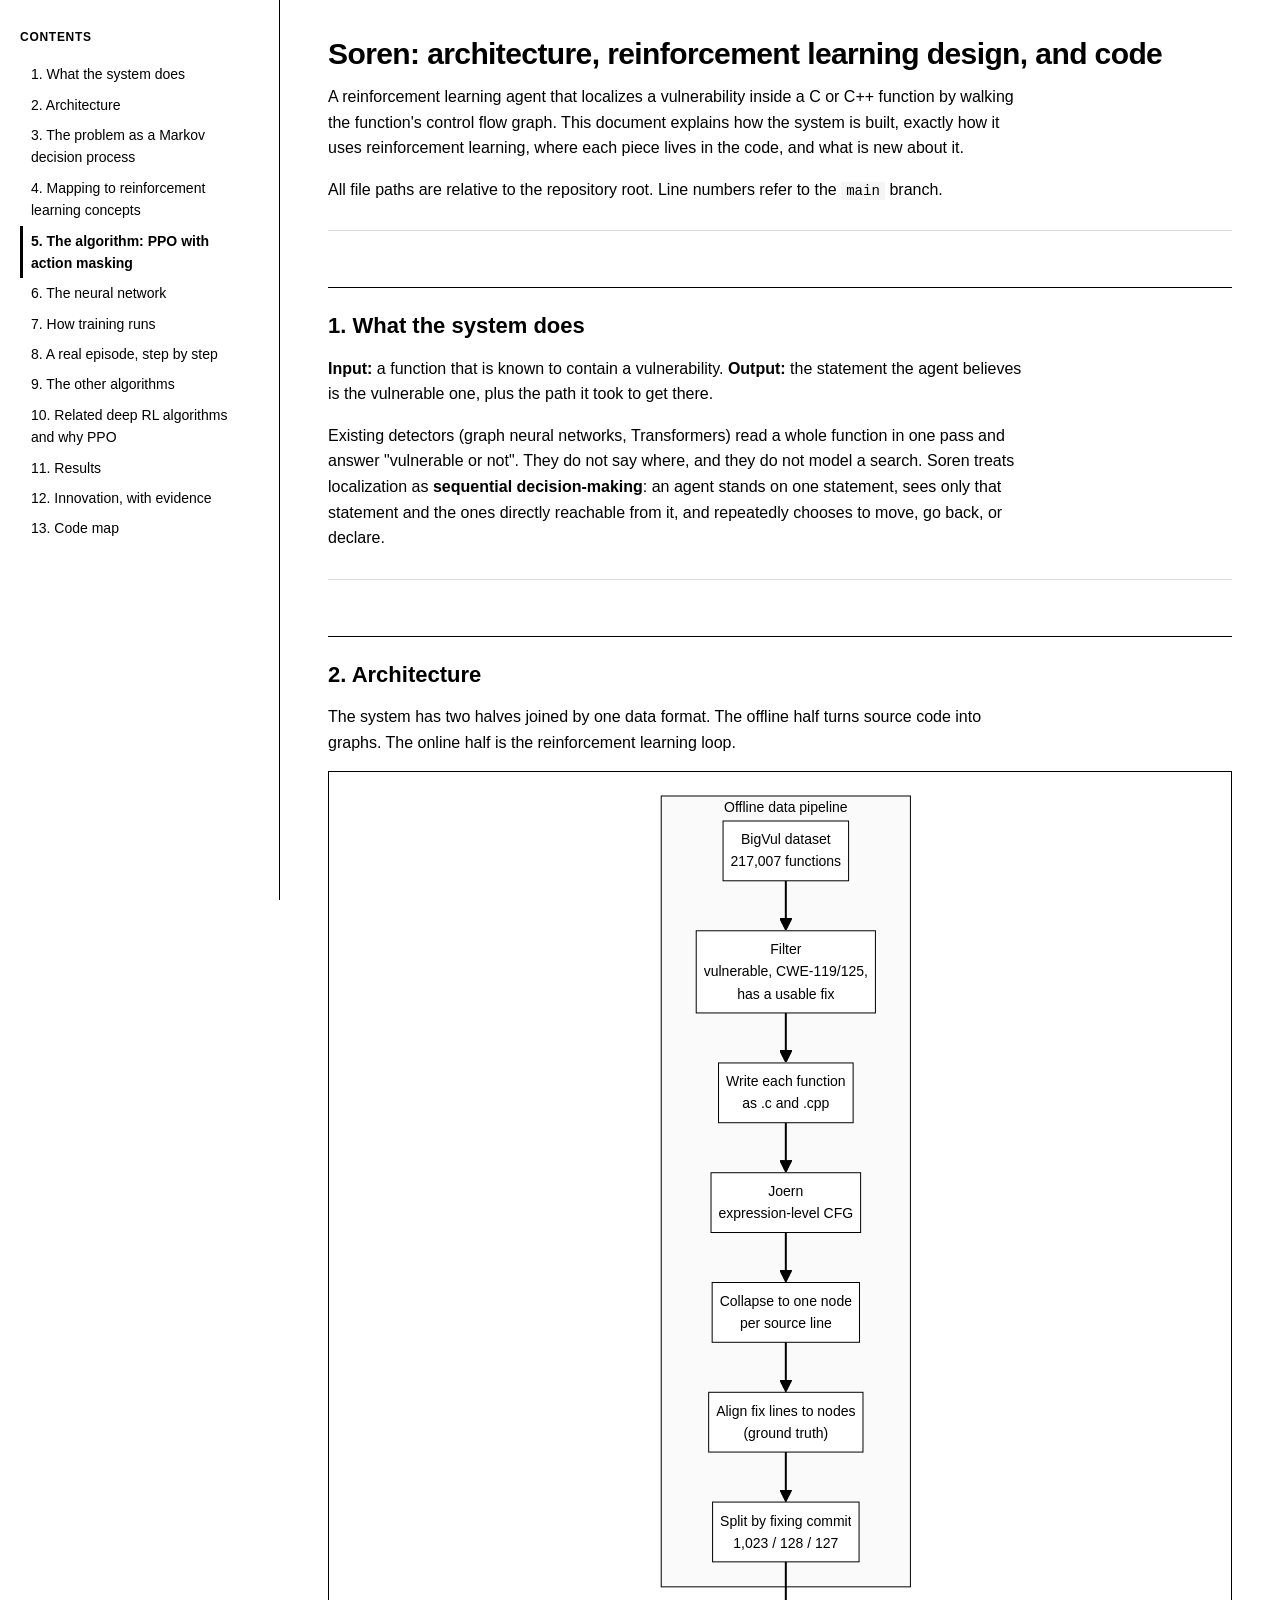
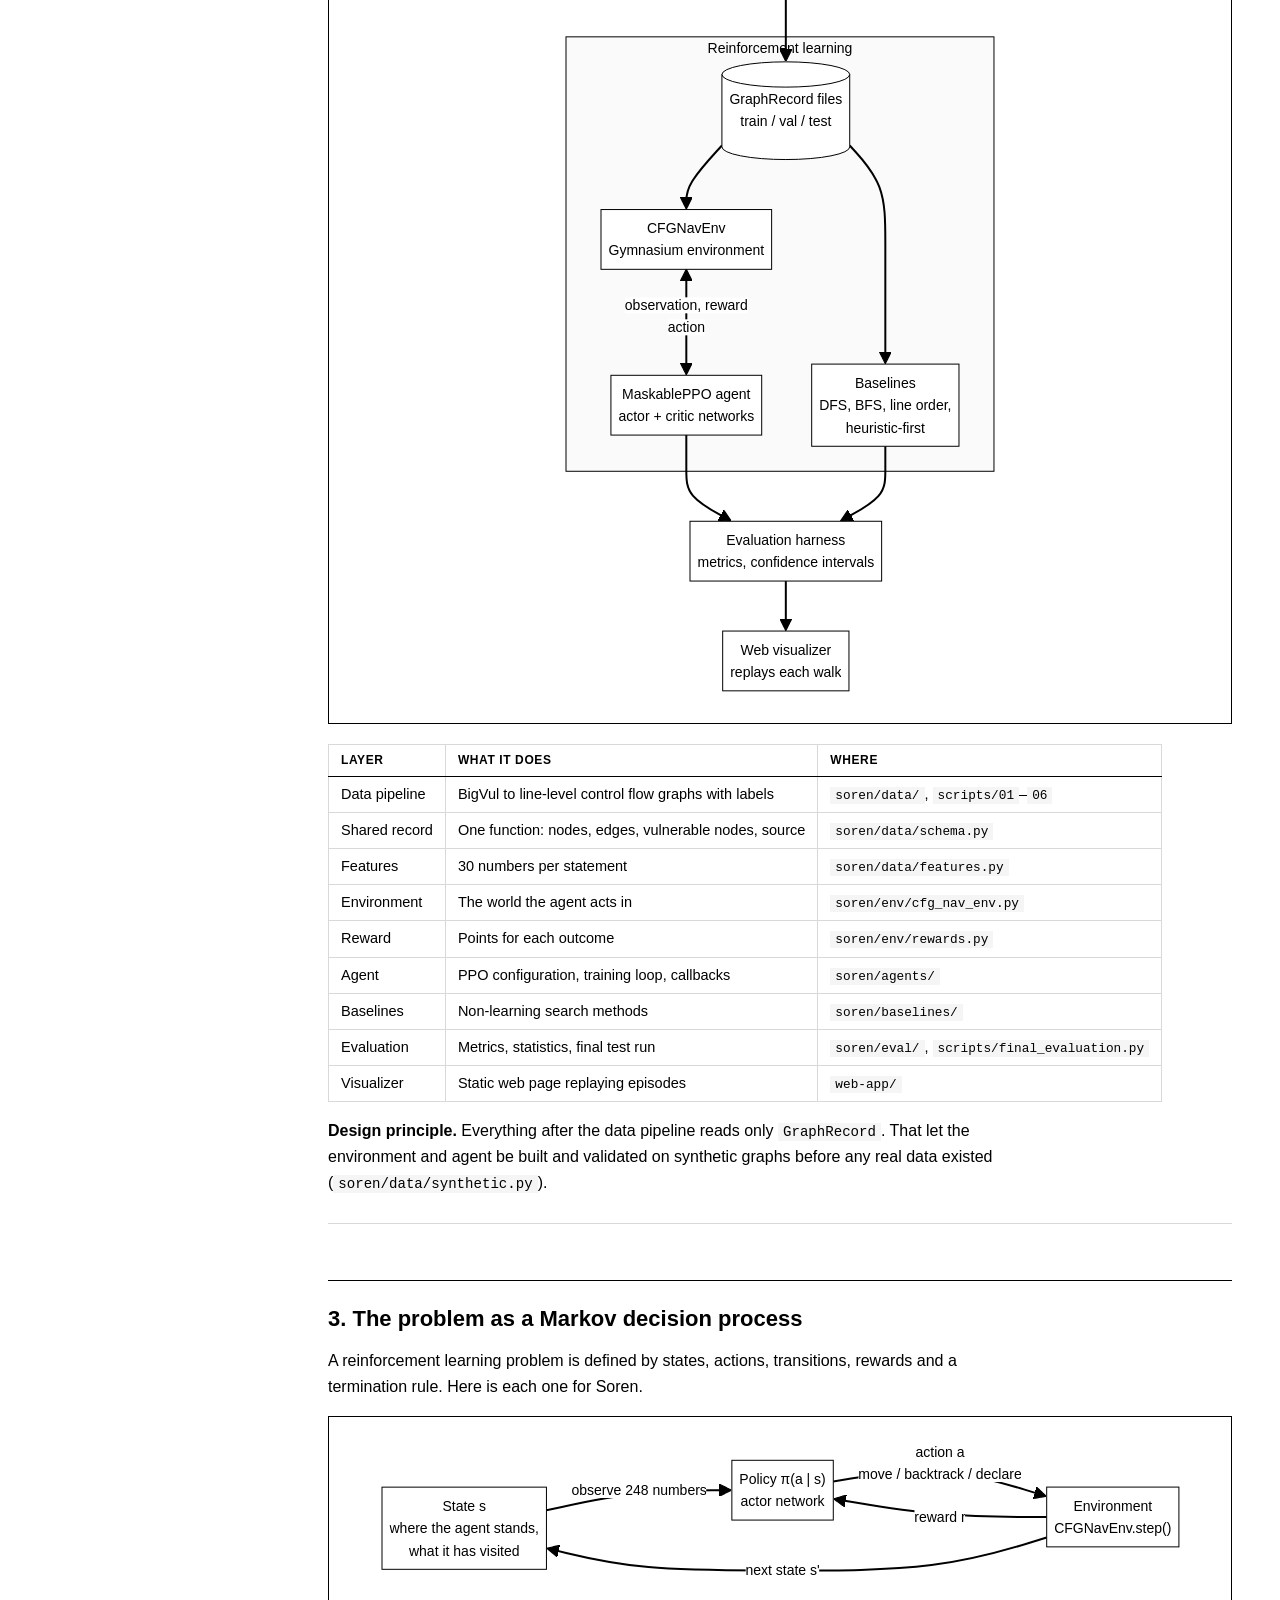
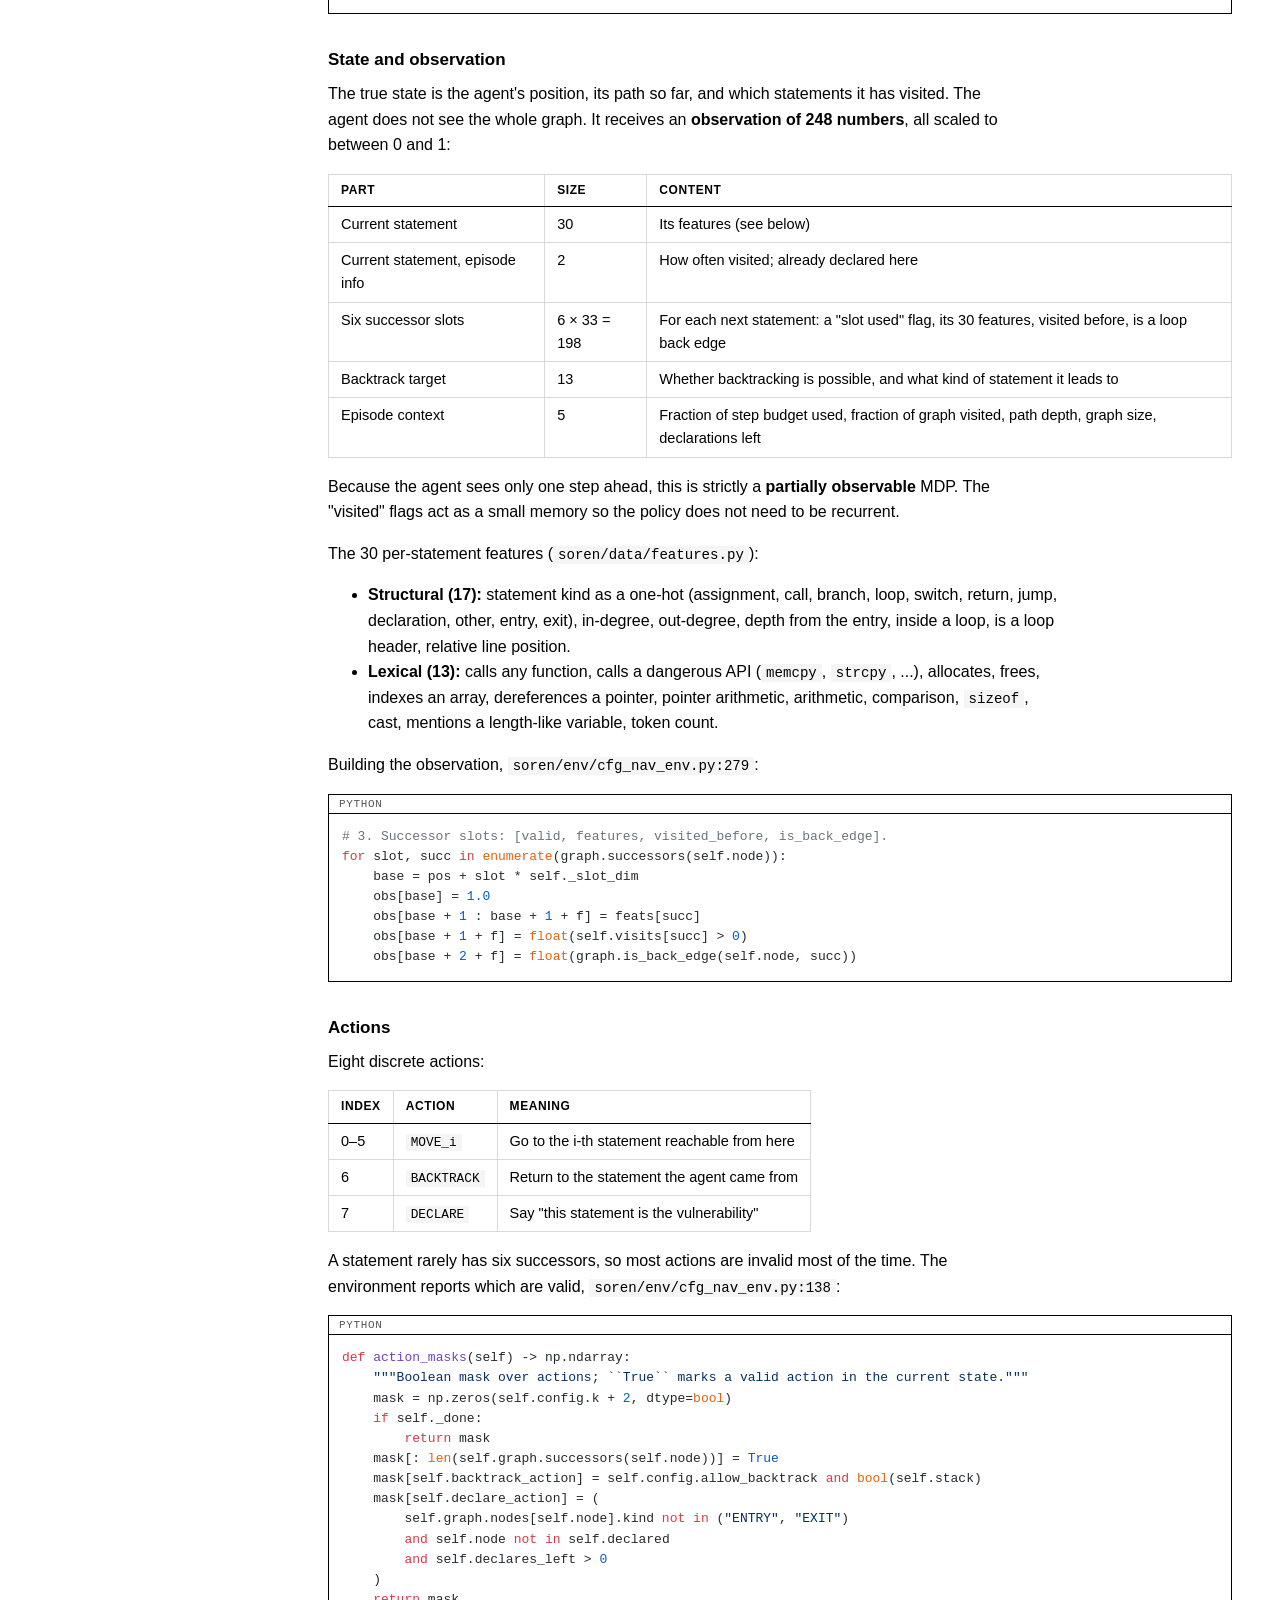
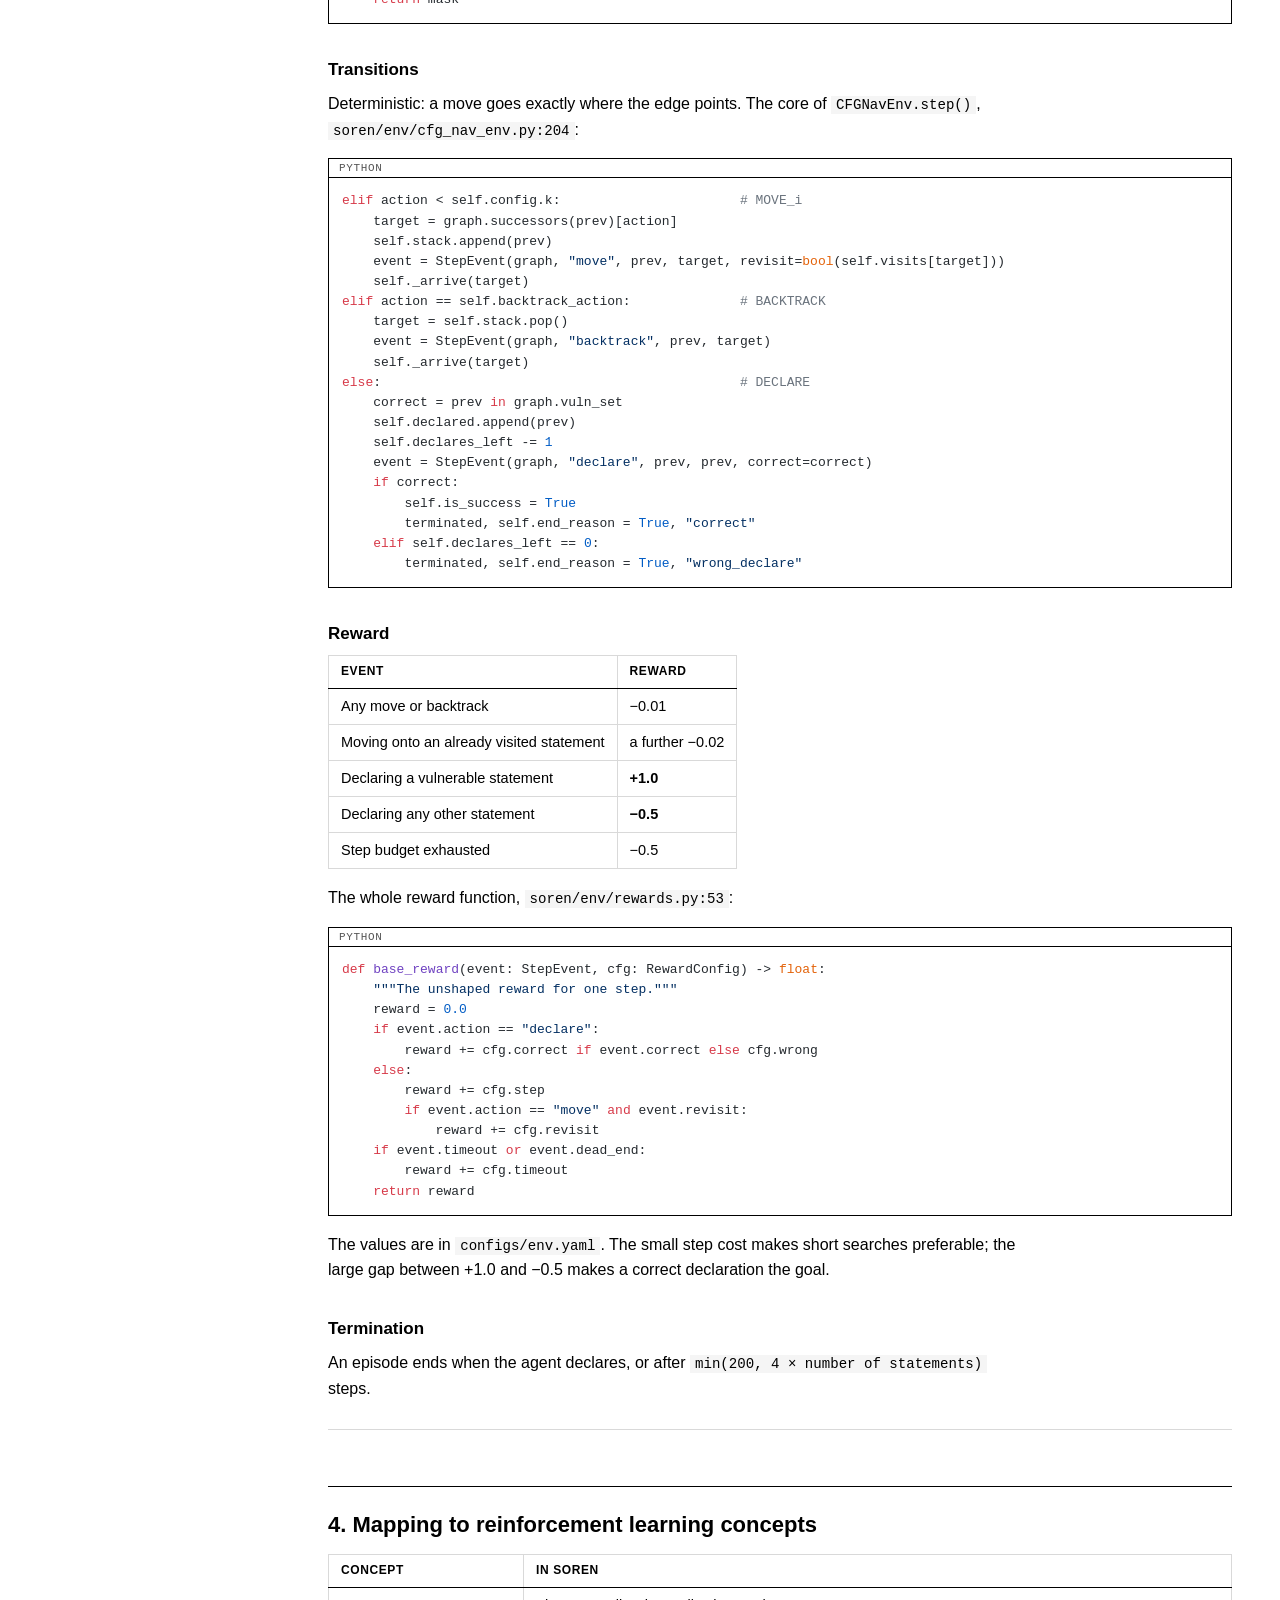
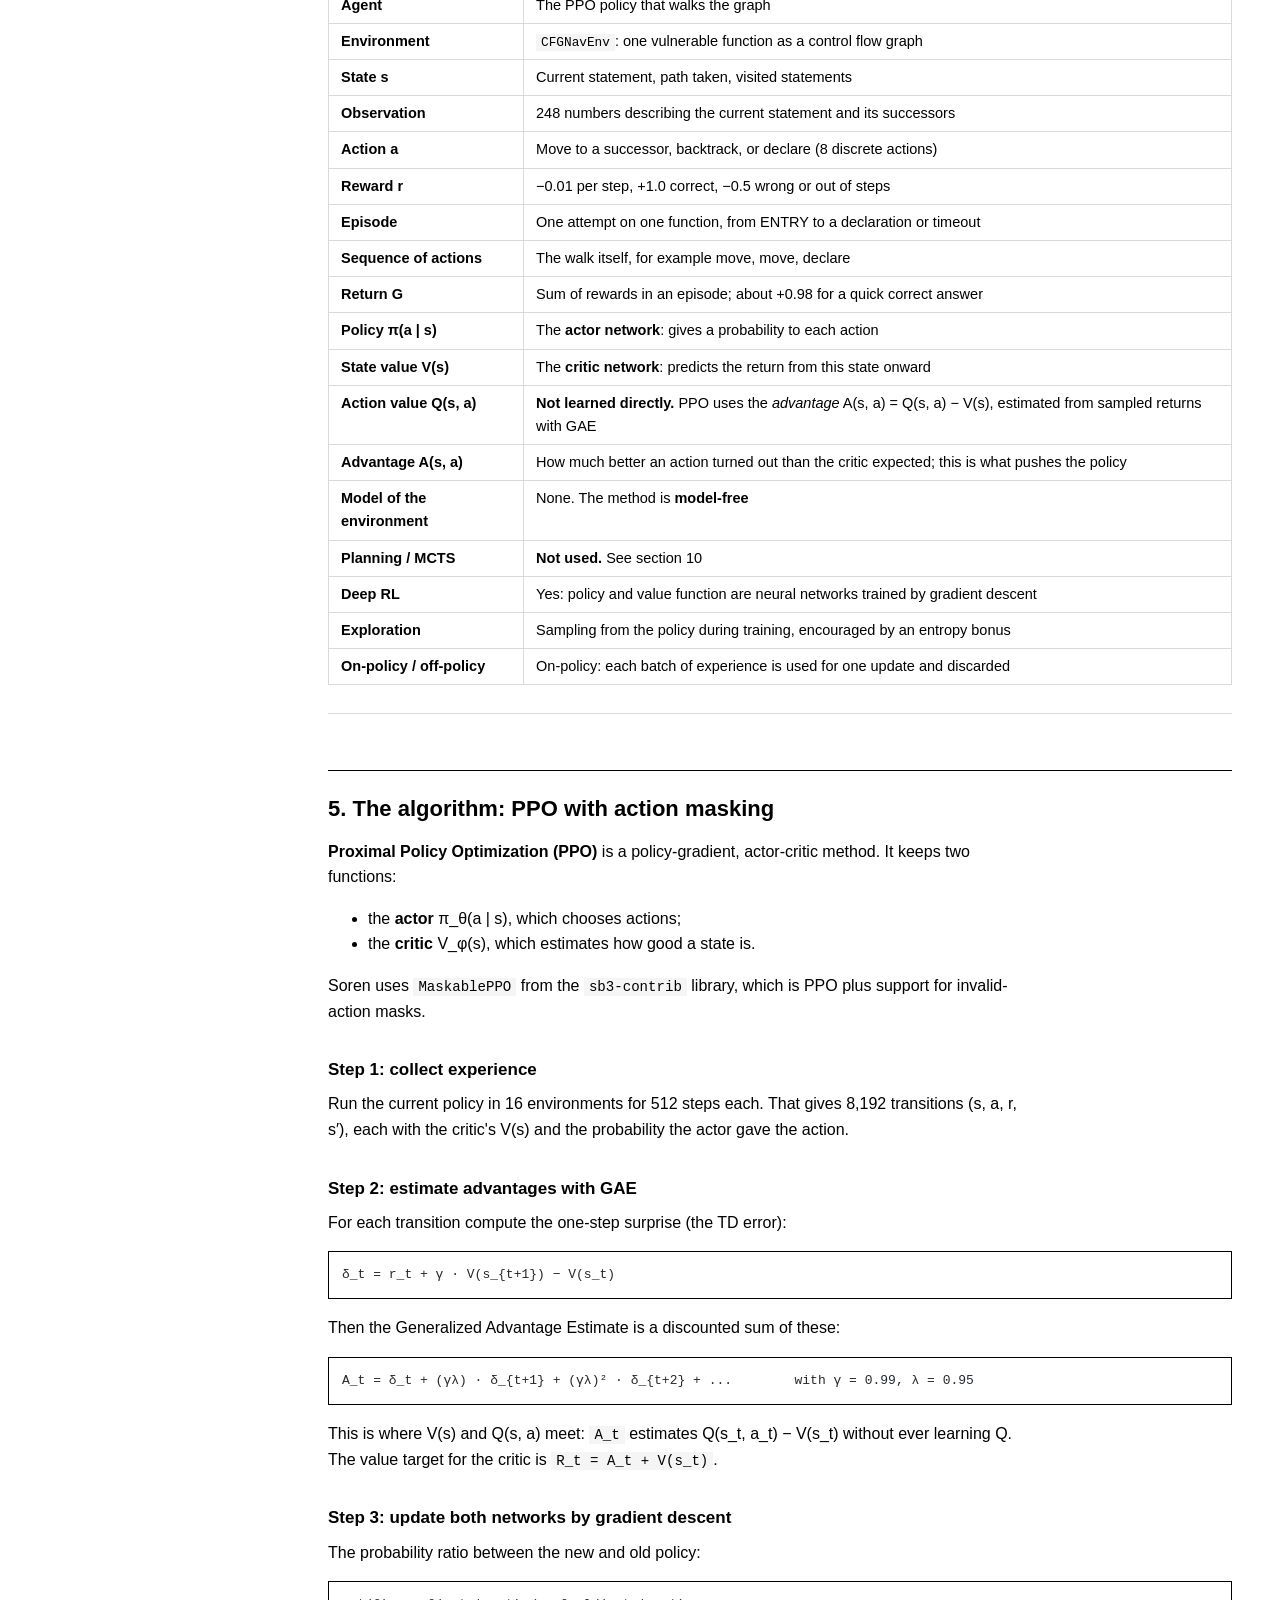
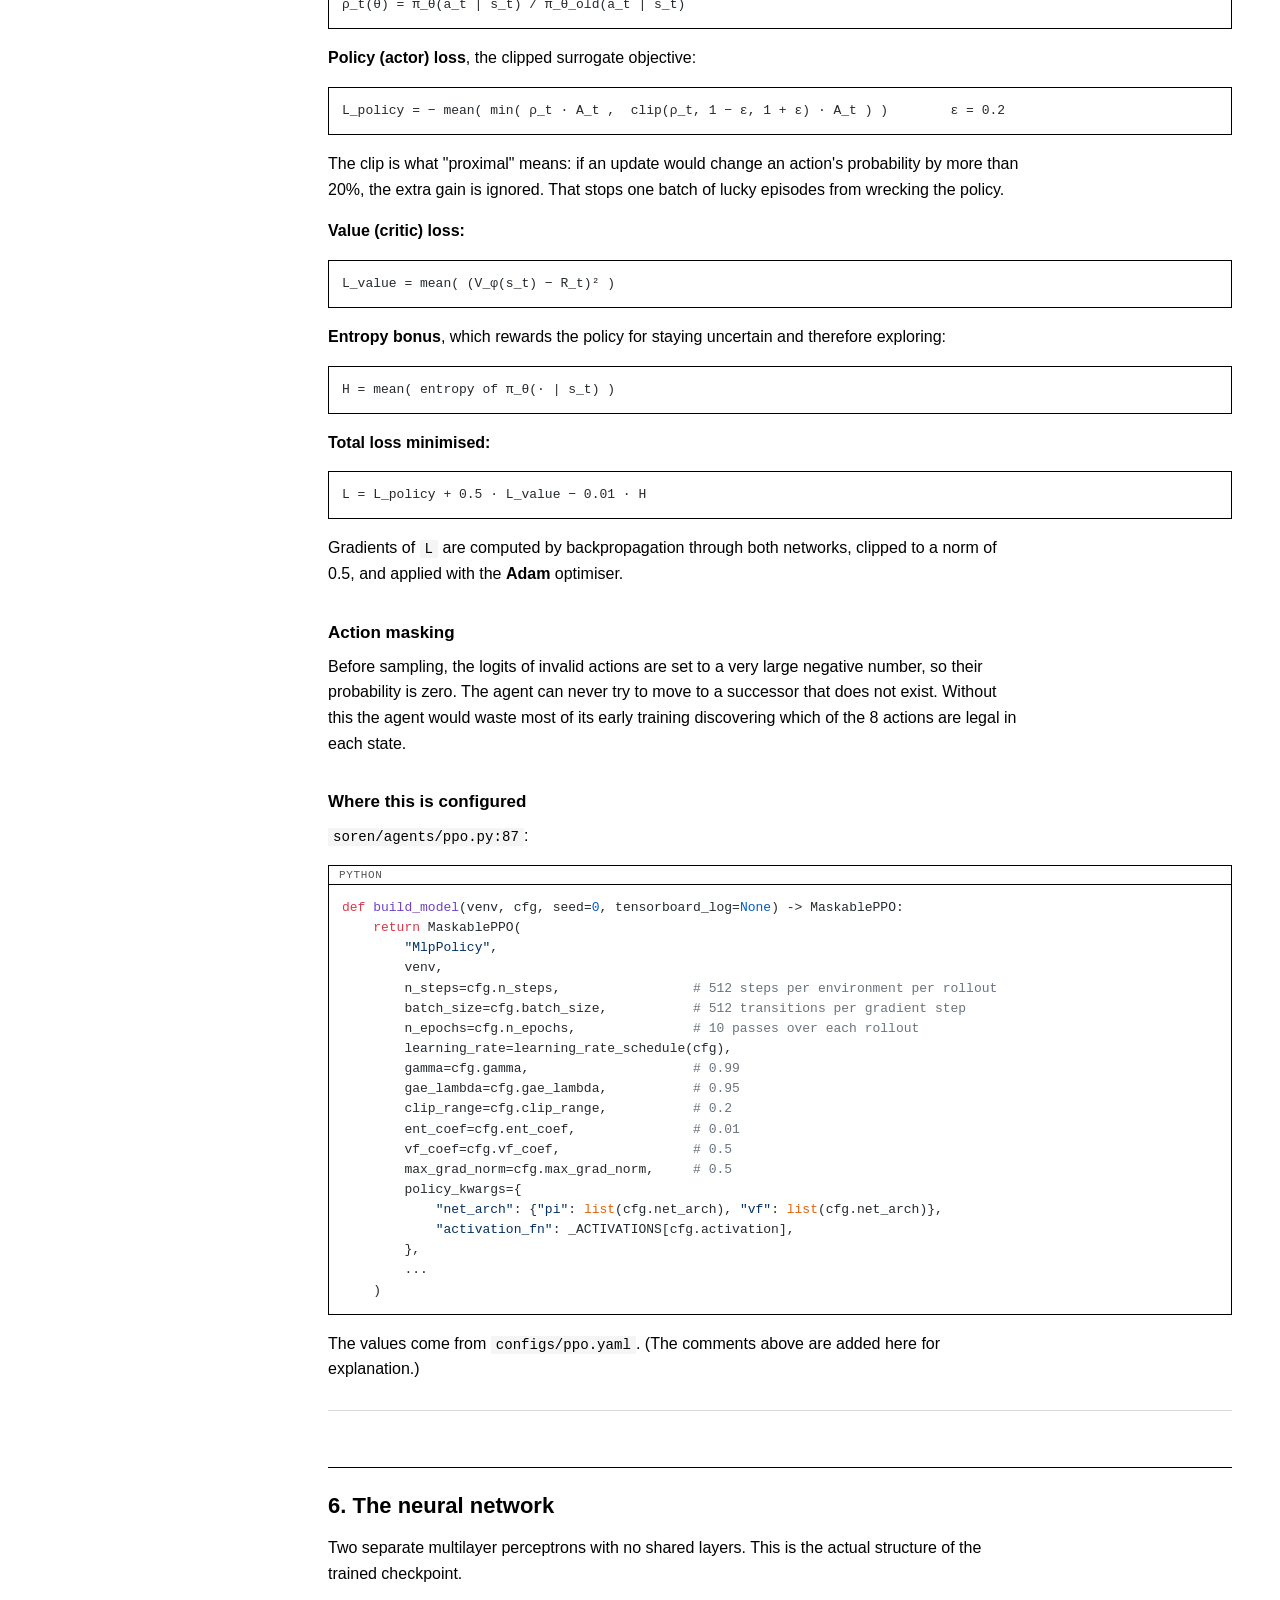
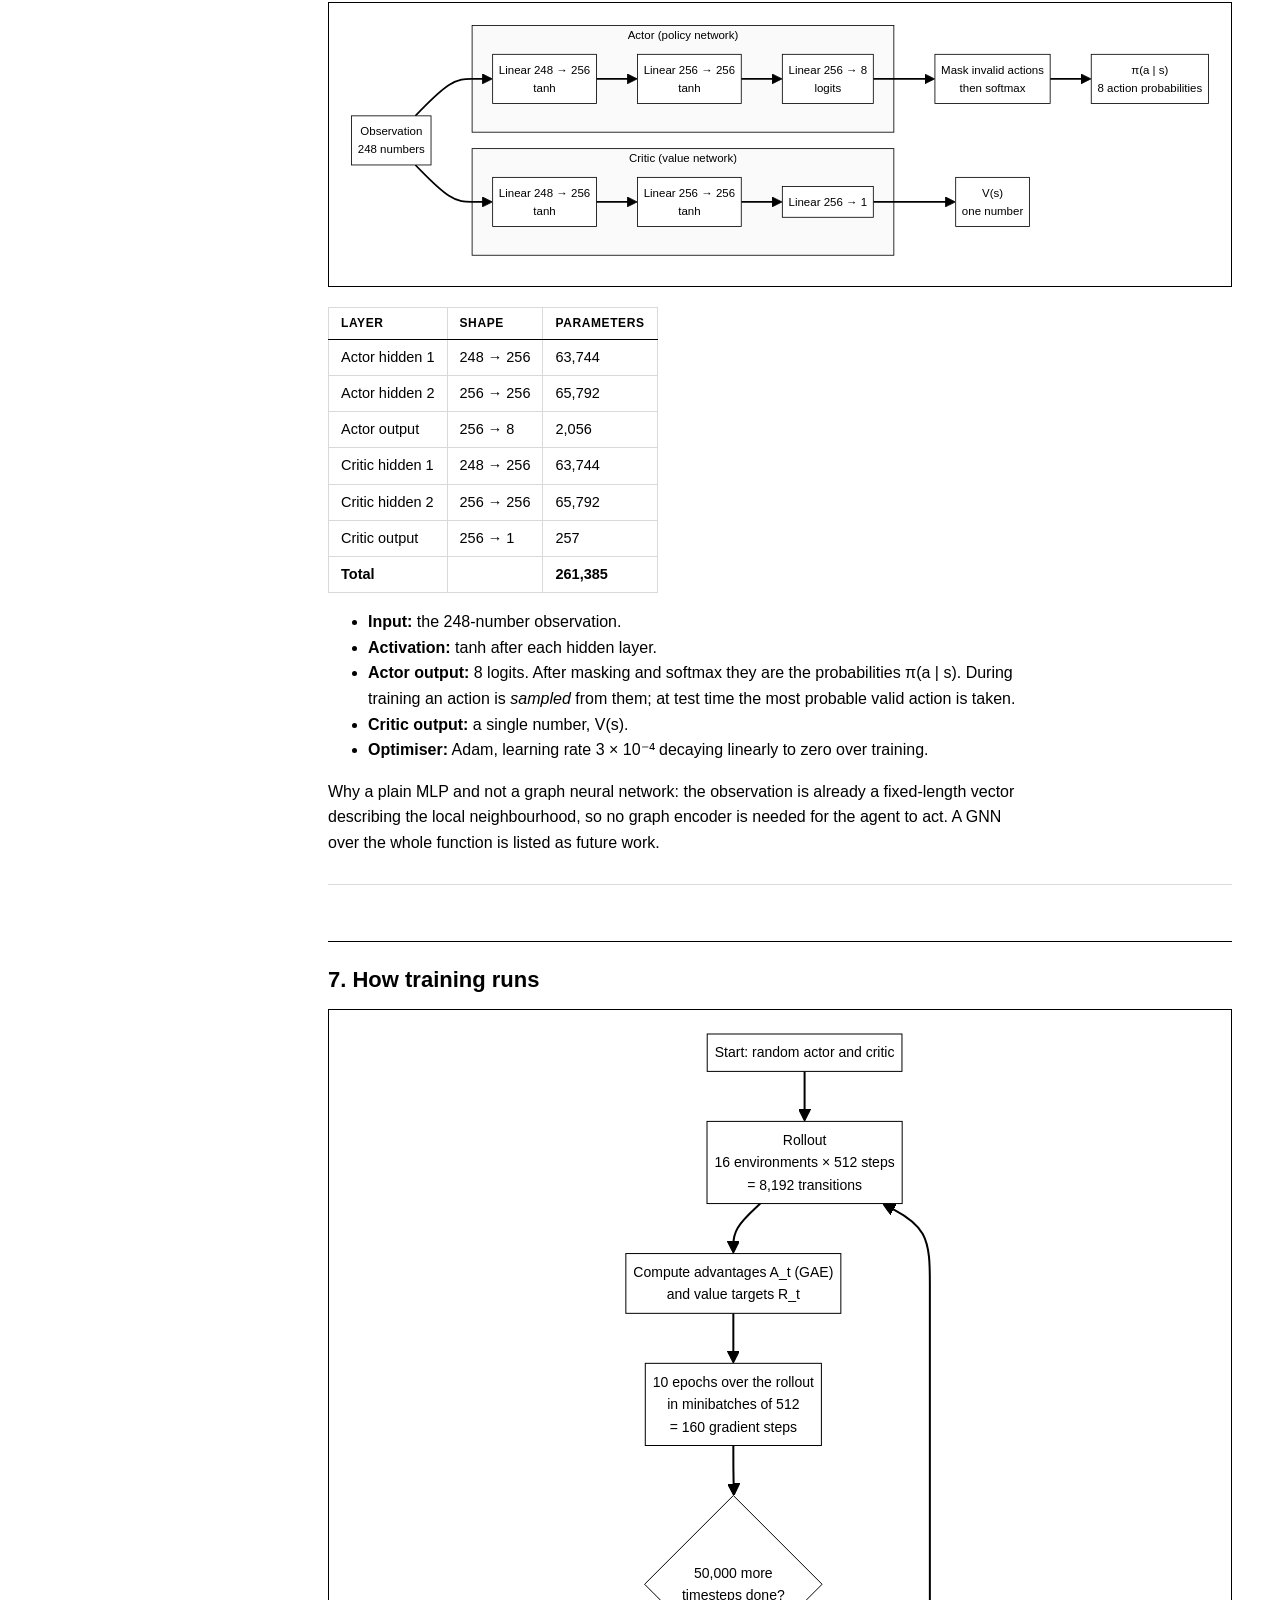
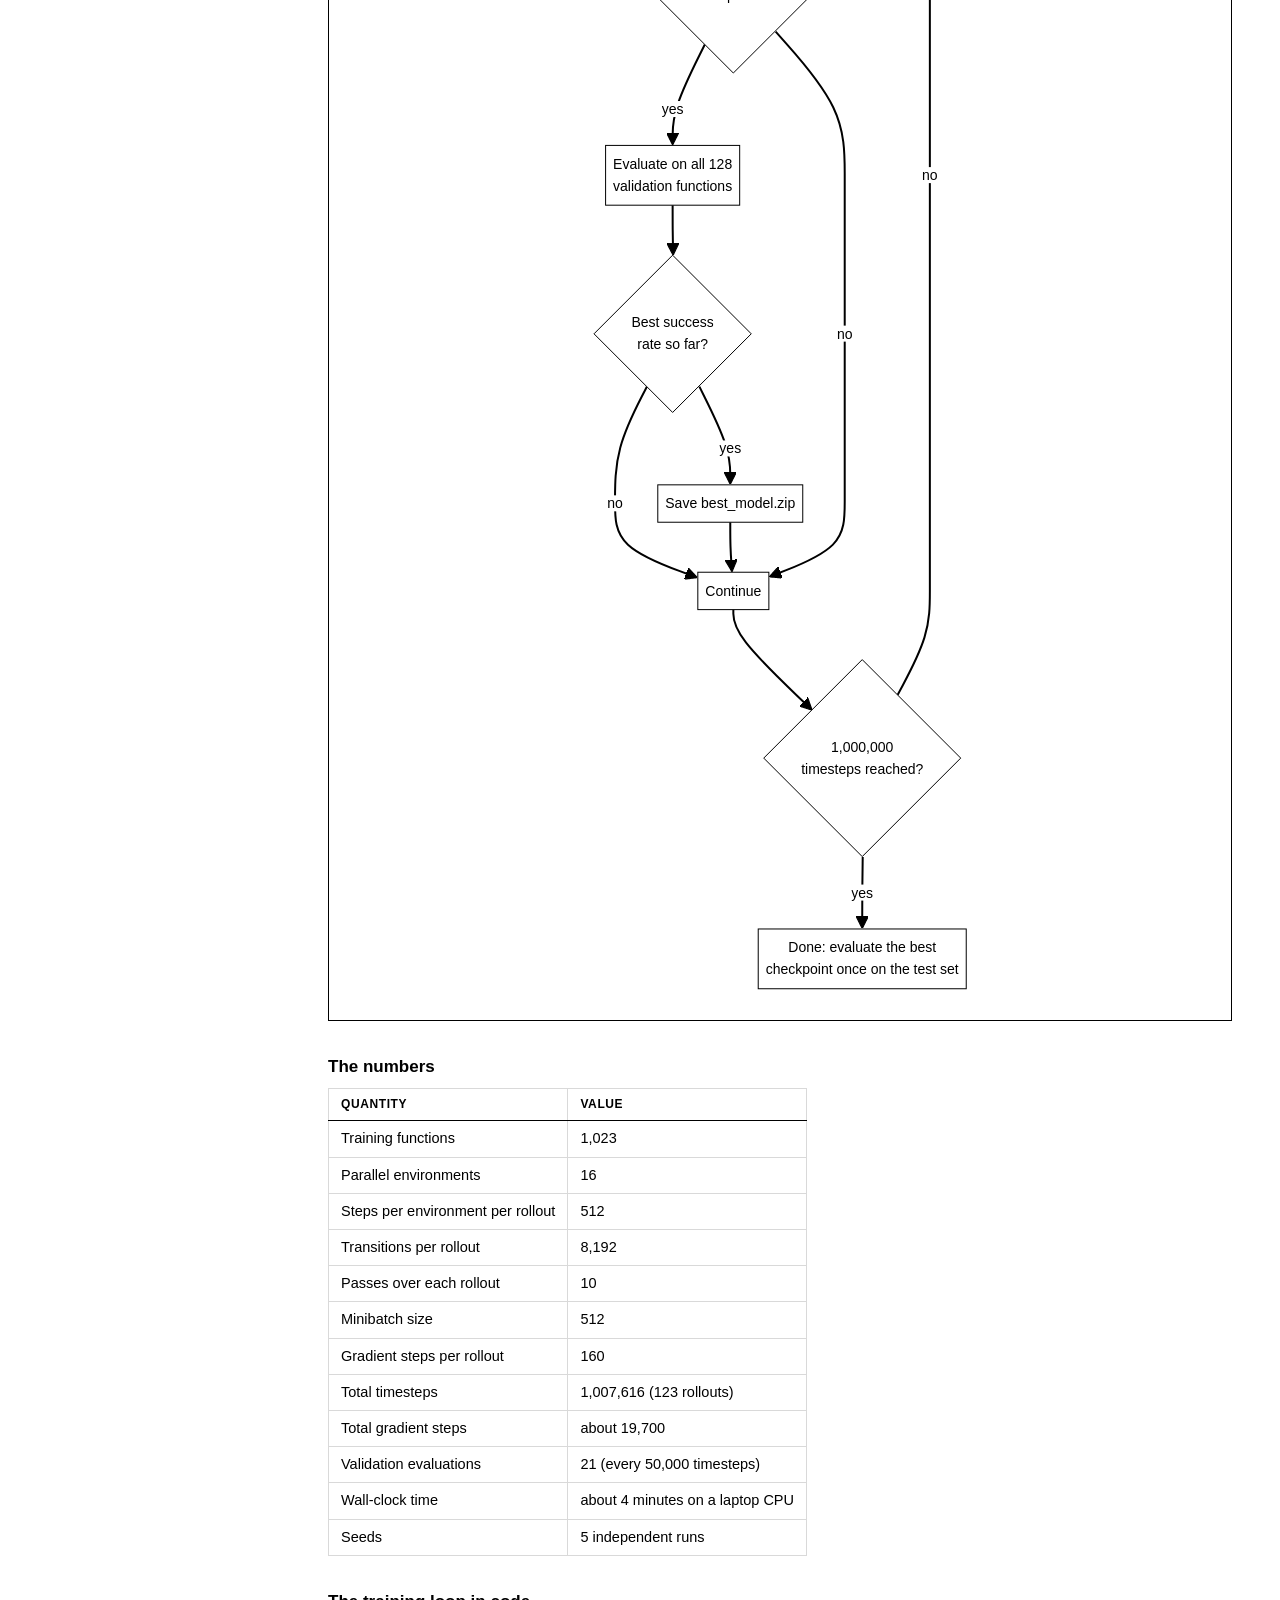
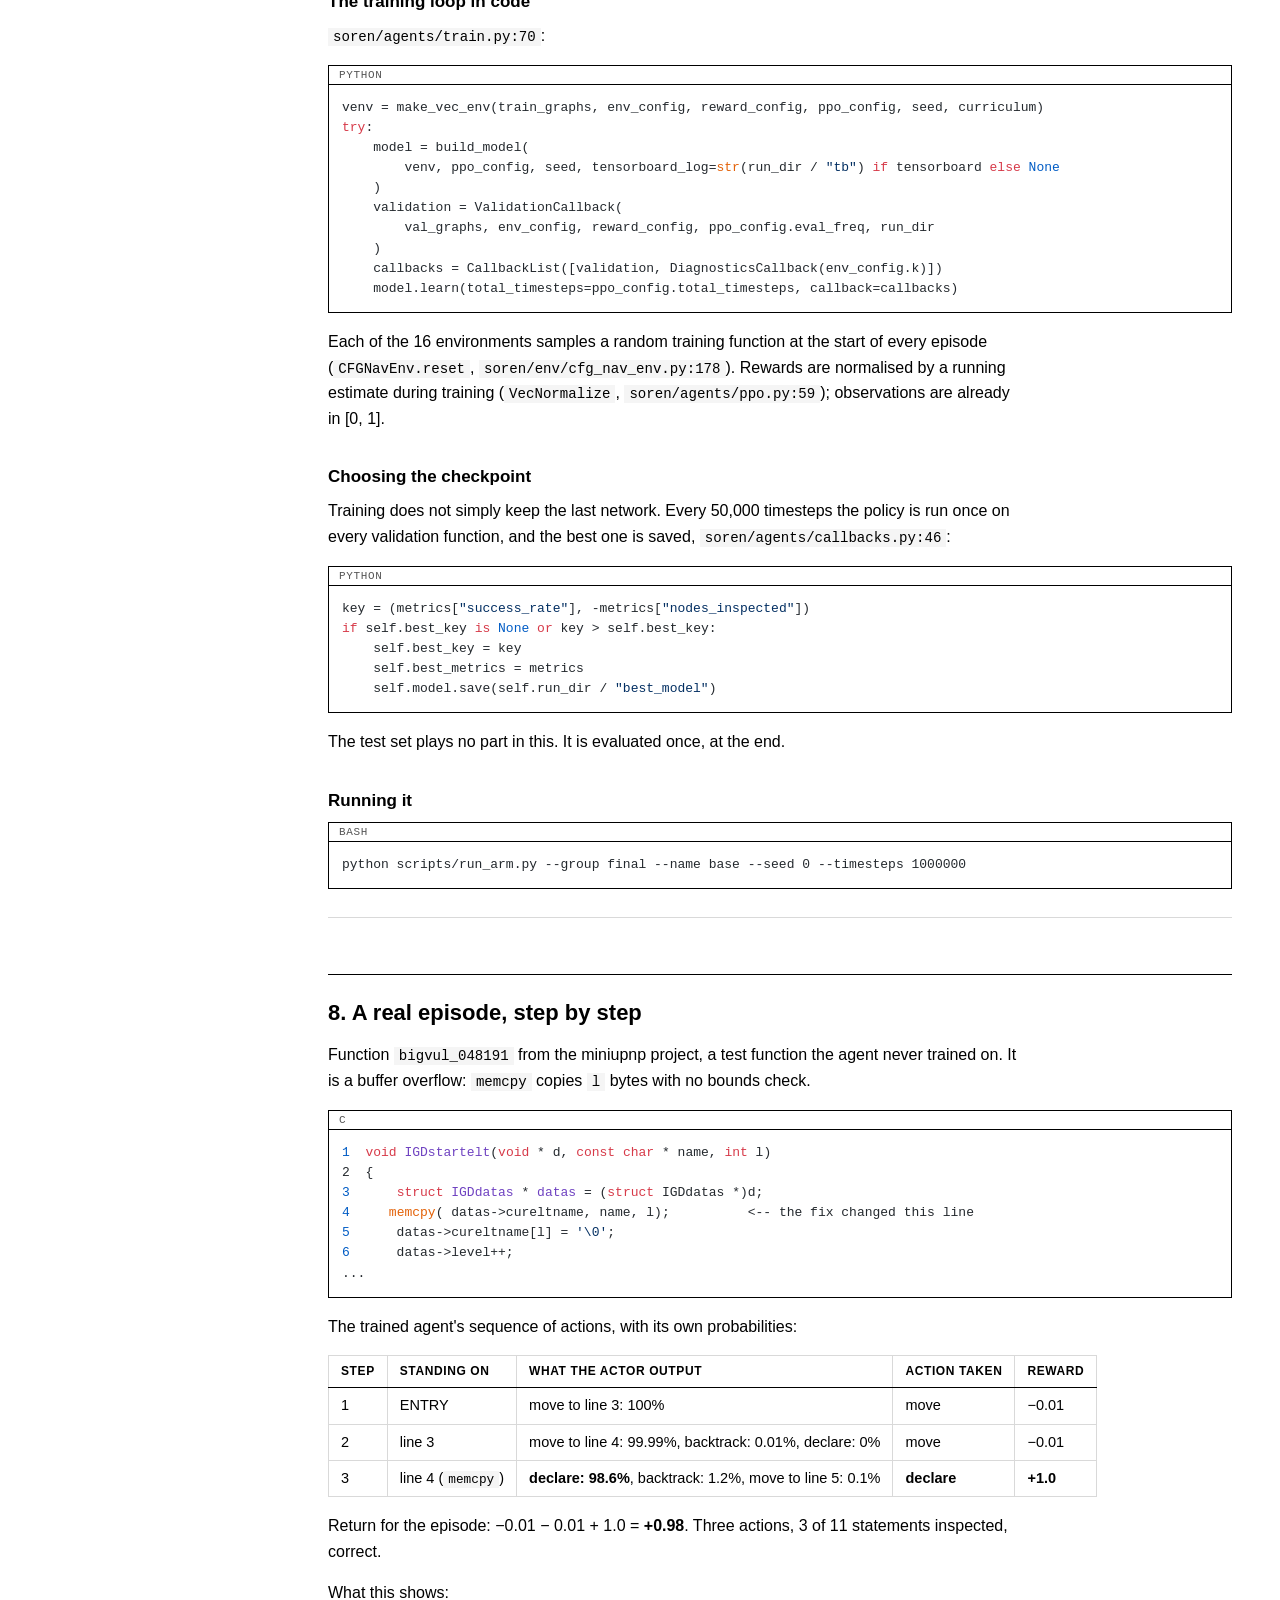
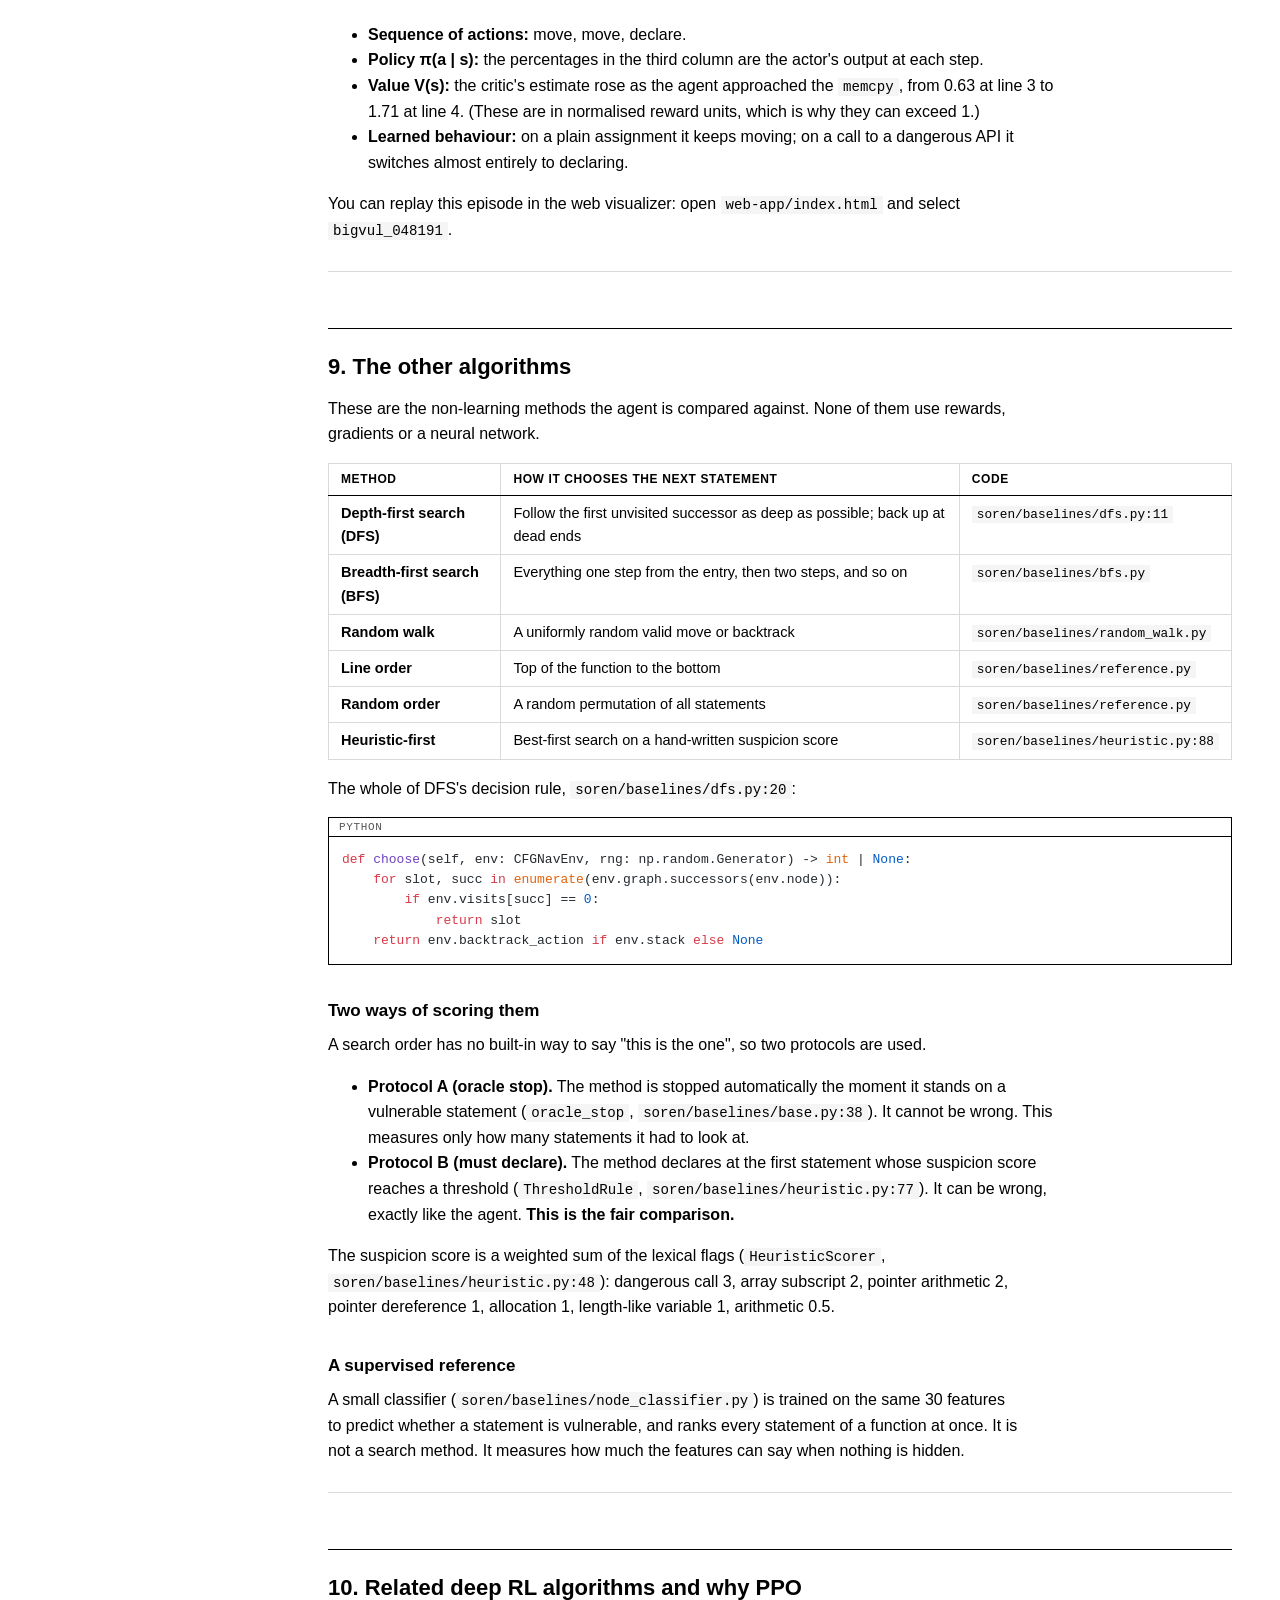
==== index.html @ 139b9c37 "docs(site): publish the technical notes A static page rendering the architecture and reinforcement l" ====
<!doctype html>
<html lang="en">
<head>
<meta charset="utf-8">
<meta name="viewport" content="width=device-width, initial-scale=1">
<title>Soren: architecture, reinforcement learning design, and code</title>
<link rel="stylesheet" href="vendor/highlight.css">
<style>
:root {
  --ink: #000; --paper: #fff; --muted: #555; --faint: #d9d9d9; --wash: #f5f5f5;
  --mono: ui-monospace, "SF Mono", Menlo, Consolas, monospace;
}
* { box-sizing: border-box; }
html { scroll-behavior: smooth; scroll-padding-top: 16px; }
body {
  margin: 0; background: var(--paper); color: var(--ink);
  font: 16px/1.6 -apple-system, BlinkMacSystemFont, "Segoe UI", Helvetica, Arial, sans-serif;
  -webkit-font-smoothing: antialiased;
}
.layout { display: grid; grid-template-columns: 280px minmax(0, 1fr); max-width: 1320px; margin: 0 auto; }
nav {
  position: sticky; top: 0; align-self: start; height: 100vh; overflow-y: auto;
  padding: 28px 20px; border-right: 1px solid var(--ink); font-size: 14px;
}
nav strong { display: block; margin-bottom: 12px; font-size: 12px; text-transform: uppercase; letter-spacing: 0.06em; }
nav a { display: block; padding: 4px 8px; color: var(--ink); text-decoration: none; border-left: 3px solid transparent; }
nav a.active { border-left-color: var(--ink); font-weight: 600; }
@media (hover: hover) and (pointer: fine) { nav a:hover { background: var(--ink); color: var(--paper); } }
main { min-width: 0; padding: 36px 48px 96px; }
main > :first-child { margin-top: 0; }
h1 { font-size: 30px; line-height: 1.2; letter-spacing: -0.02em; margin: 0 0 12px; }
h2 { font-size: 22px; margin: 56px 0 12px; padding-top: 20px; border-top: 1px solid var(--ink); }
h3 { font-size: 17px; margin: 32px 0 8px; }
p, ul, ol, table, pre, blockquote { margin: 0 0 16px; }
p, li { max-width: 78ch; }
a { color: var(--ink); }
:focus-visible { outline: 2px solid var(--ink); outline-offset: 2px; }
hr { border: 0; border-top: 1px solid var(--faint); margin: 28px 0; }
code { font: 0.88em var(--mono); background: var(--wash); padding: 1px 5px; }
pre { border: 1px solid var(--ink); overflow-x: auto; }
pre code { display: block; padding: 14px 16px; background: var(--paper); font-size: 13px; line-height: 1.55; }
pre code.hljs { background: var(--paper); }
.code-lang {
  display: block; padding: 3px 10px; border-bottom: 1px solid var(--ink);
  font: 11px var(--mono); text-transform: uppercase; letter-spacing: 0.06em; color: var(--muted);
}
table { border-collapse: collapse; display: block; max-width: 100%; overflow-x: auto; font-size: 14.5px; }
th, td { padding: 6px 12px; border: 1px solid var(--faint); text-align: left; vertical-align: top; }
th { border-bottom: 1px solid var(--ink); font-size: 12px; text-transform: uppercase; letter-spacing: 0.05em; white-space: nowrap; }
blockquote { padding: 10px 16px; border-left: 6px solid var(--ink); background: var(--wash); }
blockquote p { margin: 0; }
.diagram { margin: 0 0 20px; padding: 16px; border: 1px solid var(--ink); overflow-x: auto; text-align: center; }
.diagram svg { max-width: 100%; height: auto; }
.diagram.failed { text-align: left; white-space: pre; font: 13px var(--mono); }
@media (max-width: 900px) {
  .layout { grid-template-columns: 1fr; }
  nav { position: static; height: auto; border-right: 0; border-bottom: 1px solid var(--ink); }
  main { padding: 24px 20px 64px; }
}
@media print { nav { display: none; } .layout { display: block; } main { padding: 0; } }
@media (prefers-reduced-motion: reduce) { html { scroll-behavior: auto; } }
</style>
</head>
<body>
<div class="layout">
  <nav aria-label="Contents"><strong>Contents</strong><div id="toc"></div></nav>
  <main id="content"></main>
</div>

<script type="text/markdown" id="source"># Soren: architecture, reinforcement learning design, and code

A reinforcement learning agent that localizes a vulnerability inside a C or C++ function by
walking the function's control flow graph. This document explains how the system is built,
exactly how it uses reinforcement learning, where each piece lives in the code, and what is
new about it.

All file paths are relative to the repository root. Line numbers refer to the `main` branch.

---

## Contents

1. [What the system does](#1-what-the-system-does)
2. [Architecture](#2-architecture)
3. [The problem as a Markov decision process](#3-the-problem-as-a-markov-decision-process)
4. [Mapping to reinforcement learning concepts](#4-mapping-to-reinforcement-learning-concepts)
5. [The algorithm: PPO with action masking](#5-the-algorithm-ppo-with-action-masking)
6. [The neural network](#6-the-neural-network)
7. [How training runs](#7-how-training-runs)
8. [A real episode, step by step](#8-a-real-episode-step-by-step)
9. [The other algorithms](#9-the-other-algorithms)
10. [Related deep RL algorithms and why PPO](#10-related-deep-rl-algorithms-and-why-ppo)
11. [Results](#11-results)
12. [Innovation, with evidence](#12-innovation-with-evidence)
13. [Code map](#13-code-map)

---

## 1. What the system does

**Input:** a function that is known to contain a vulnerability.
**Output:** the statement the agent believes is the vulnerable one, plus the path it took to
get there.

Existing detectors (graph neural networks, Transformers) read a whole function in one pass and
answer "vulnerable or not". They do not say where, and they do not model a search. Soren
treats localization as **sequential decision-making**: an agent stands on one statement, sees
only that statement and the ones directly reachable from it, and repeatedly chooses to move,
go back, or declare.

---

## 2. Architecture

The system has two halves joined by one data format. The offline half turns source code into
graphs. The online half is the reinforcement learning loop.

```mermaid
flowchart TD
    subgraph OFFLINE["Offline data pipeline"]
        A["BigVul dataset<br/>217,007 functions"] --> B["Filter<br/>vulnerable, CWE-119/125,<br/>has a usable fix"]
        B --> C["Write each function<br/>as .c and .cpp"]
        C --> D["Joern<br/>expression-level CFG"]
        D --> E["Collapse to one node<br/>per source line"]
        E --> F["Align fix lines to nodes<br/>(ground truth)"]
        F --> G["Split by fixing commit<br/>1,023 / 128 / 127"]
    end

    G --> H[("GraphRecord files<br/>train / val / test")]

    subgraph ONLINE["Reinforcement learning"]
        H --> I["CFGNavEnv<br/>Gymnasium environment"]
        I <-->|"observation, reward<br/>action"| J["MaskablePPO agent<br/>actor + critic networks"]
        H --> K["Baselines<br/>DFS, BFS, line order,<br/>heuristic-first"]
    end

    J --> L["Evaluation harness<br/>metrics, confidence intervals"]
    K --> L
    L --> M["Web visualizer<br/>replays each walk"]
```

| Layer | What it does | Where |
|---|---|---|
| Data pipeline | BigVul to line-level control flow graphs with labels | `soren/data/`, `scripts/01`–`06` |
| Shared record | One function: nodes, edges, vulnerable nodes, source | `soren/data/schema.py` |
| Features | 30 numbers per statement | `soren/data/features.py` |
| Environment | The world the agent acts in | `soren/env/cfg_nav_env.py` |
| Reward | Points for each outcome | `soren/env/rewards.py` |
| Agent | PPO configuration, training loop, callbacks | `soren/agents/` |
| Baselines | Non-learning search methods | `soren/baselines/` |
| Evaluation | Metrics, statistics, final test run | `soren/eval/`, `scripts/final_evaluation.py` |
| Visualizer | Static web page replaying episodes | `web-app/` |

**Design principle.** Everything after the data pipeline reads only `GraphRecord`. That let
the environment and agent be built and validated on synthetic graphs before any real data
existed (`soren/data/synthetic.py`).

---

## 3. The problem as a Markov decision process

A reinforcement learning problem is defined by states, actions, transitions, rewards and a
termination rule. Here is each one for Soren.

```mermaid
flowchart LR
    S["State s<br/>where the agent stands,<br/>what it has visited"] -->|"observe 248 numbers"| P["Policy π(a | s)<br/>actor network"]
    P -->|"action a<br/>move / backtrack / declare"| E["Environment<br/>CFGNavEnv.step()"]
    E -->|"reward r"| P
    E -->|"next state s'"| S
```

### State and observation

The true state is the agent's position, its path so far, and which statements it has visited.
The agent does not see the whole graph. It receives an **observation of 248 numbers**, all
scaled to between 0 and 1:

| Part | Size | Content |
|---|---|---|
| Current statement | 30 | Its features (see below) |
| Current statement, episode info | 2 | How often visited; already declared here |
| Six successor slots | 6 × 33 = 198 | For each next statement: a "slot used" flag, its 30 features, visited before, is a loop back edge |
| Backtrack target | 13 | Whether backtracking is possible, and what kind of statement it leads to |
| Episode context | 5 | Fraction of step budget used, fraction of graph visited, path depth, graph size, declarations left |

Because the agent sees only one step ahead, this is strictly a **partially observable** MDP.
The "visited" flags act as a small memory so the policy does not need to be recurrent.

The 30 per-statement features (`soren/data/features.py`):

- **Structural (17):** statement kind as a one-hot (assignment, call, branch, loop, switch,
  return, jump, declaration, other, entry, exit), in-degree, out-degree, depth from the entry,
  inside a loop, is a loop header, relative line position.
- **Lexical (13):** calls any function, calls a dangerous API (`memcpy`, `strcpy`, ...),
  allocates, frees, indexes an array, dereferences a pointer, pointer arithmetic, arithmetic,
  comparison, `sizeof`, cast, mentions a length-like variable, token count.

Building the observation, `soren/env/cfg_nav_env.py:279`:

```python
# 3. Successor slots: [valid, features, visited_before, is_back_edge].
for slot, succ in enumerate(graph.successors(self.node)):
    base = pos + slot * self._slot_dim
    obs[base] = 1.0
    obs[base + 1 : base + 1 + f] = feats[succ]
    obs[base + 1 + f] = float(self.visits[succ] > 0)
    obs[base + 2 + f] = float(graph.is_back_edge(self.node, succ))
```

### Actions

Eight discrete actions:

| Index | Action | Meaning |
|---|---|---|
| 0–5 | `MOVE_i` | Go to the i-th statement reachable from here |
| 6 | `BACKTRACK` | Return to the statement the agent came from |
| 7 | `DECLARE` | Say "this statement is the vulnerability" |

A statement rarely has six successors, so most actions are invalid most of the time. The
environment reports which are valid, `soren/env/cfg_nav_env.py:138`:

```python
def action_masks(self) -> np.ndarray:
    """Boolean mask over actions; ``True`` marks a valid action in the current state."""
    mask = np.zeros(self.config.k + 2, dtype=bool)
    if self._done:
        return mask
    mask[: len(self.graph.successors(self.node))] = True
    mask[self.backtrack_action] = self.config.allow_backtrack and bool(self.stack)
    mask[self.declare_action] = (
        self.graph.nodes[self.node].kind not in ("ENTRY", "EXIT")
        and self.node not in self.declared
        and self.declares_left > 0
    )
    return mask
```

### Transitions

Deterministic: a move goes exactly where the edge points. The core of
`CFGNavEnv.step()`, `soren/env/cfg_nav_env.py:204`:

```python
elif action < self.config.k:                       # MOVE_i
    target = graph.successors(prev)[action]
    self.stack.append(prev)
    event = StepEvent(graph, "move", prev, target, revisit=bool(self.visits[target]))
    self._arrive(target)
elif action == self.backtrack_action:              # BACKTRACK
    target = self.stack.pop()
    event = StepEvent(graph, "backtrack", prev, target)
    self._arrive(target)
else:                                              # DECLARE
    correct = prev in graph.vuln_set
    self.declared.append(prev)
    self.declares_left -= 1
    event = StepEvent(graph, "declare", prev, prev, correct=correct)
    if correct:
        self.is_success = True
        terminated, self.end_reason = True, "correct"
    elif self.declares_left == 0:
        terminated, self.end_reason = True, "wrong_declare"
```

### Reward

| Event | Reward |
|---|---|
| Any move or backtrack | −0.01 |
| Moving onto an already visited statement | a further −0.02 |
| Declaring a vulnerable statement | **+1.0** |
| Declaring any other statement | **−0.5** |
| Step budget exhausted | −0.5 |

The whole reward function, `soren/env/rewards.py:53`:

```python
def base_reward(event: StepEvent, cfg: RewardConfig) -> float:
    """The unshaped reward for one step."""
    reward = 0.0
    if event.action == "declare":
        reward += cfg.correct if event.correct else cfg.wrong
    else:
        reward += cfg.step
        if event.action == "move" and event.revisit:
            reward += cfg.revisit
    if event.timeout or event.dead_end:
        reward += cfg.timeout
    return reward
```

The values are in `configs/env.yaml`. The small step cost makes short searches preferable;
the large gap between +1.0 and −0.5 makes a correct declaration the goal.

### Termination

An episode ends when the agent declares, or after `min(200, 4 × number of statements)` steps.

---

## 4. Mapping to reinforcement learning concepts

| Concept | In Soren |
|---|---|
| **Agent** | The PPO policy that walks the graph |
| **Environment** | `CFGNavEnv`: one vulnerable function as a control flow graph |
| **State s** | Current statement, path taken, visited statements |
| **Observation** | 248 numbers describing the current statement and its successors |
| **Action a** | Move to a successor, backtrack, or declare (8 discrete actions) |
| **Reward r** | −0.01 per step, +1.0 correct, −0.5 wrong or out of steps |
| **Episode** | One attempt on one function, from ENTRY to a declaration or timeout |
| **Sequence of actions** | The walk itself, for example move, move, declare |
| **Return G** | Sum of rewards in an episode; about +0.98 for a quick correct answer |
| **Policy π(a \| s)** | The **actor network**: gives a probability to each action |
| **State value V(s)** | The **critic network**: predicts the return from this state onward |
| **Action value Q(s, a)** | **Not learned directly.** PPO uses the *advantage* A(s, a) = Q(s, a) − V(s), estimated from sampled returns with GAE |
| **Advantage A(s, a)** | How much better an action turned out than the critic expected; this is what pushes the policy |
| **Model of the environment** | None. The method is **model-free** |
| **Planning / MCTS** | **Not used.** See section 10 |
| **Deep RL** | Yes: policy and value function are neural networks trained by gradient descent |
| **Exploration** | Sampling from the policy during training, encouraged by an entropy bonus |
| **On-policy / off-policy** | On-policy: each batch of experience is used for one update and discarded |

---

## 5. The algorithm: PPO with action masking

**Proximal Policy Optimization (PPO)** is a policy-gradient, actor-critic method. It keeps two
functions:

- the **actor** π_θ(a | s), which chooses actions;
- the **critic** V_φ(s), which estimates how good a state is.

Soren uses `MaskablePPO` from the `sb3-contrib` library, which is PPO plus support for
invalid-action masks.

### Step 1: collect experience

Run the current policy in 16 environments for 512 steps each. That gives 8,192 transitions
(s, a, r, s′), each with the critic's V(s) and the probability the actor gave the action.

### Step 2: estimate advantages with GAE

For each transition compute the one-step surprise (the TD error):

```
δ_t = r_t + γ · V(s_{t+1}) − V(s_t)
```

Then the Generalized Advantage Estimate is a discounted sum of these:

```
A_t = δ_t + (γλ) · δ_{t+1} + (γλ)² · δ_{t+2} + ...        with γ = 0.99, λ = 0.95
```

This is where V(s) and Q(s, a) meet: `A_t` estimates Q(s_t, a_t) − V(s_t) without ever
learning Q. The value target for the critic is `R_t = A_t + V(s_t)`.

### Step 3: update both networks by gradient descent

The probability ratio between the new and old policy:

```
ρ_t(θ) = π_θ(a_t | s_t) / π_θ_old(a_t | s_t)
```

**Policy (actor) loss**, the clipped surrogate objective:

```
L_policy = − mean( min( ρ_t · A_t ,  clip(ρ_t, 1 − ε, 1 + ε) · A_t ) )        ε = 0.2
```

The clip is what "proximal" means: if an update would change an action's probability by more
than 20%, the extra gain is ignored. That stops one batch of lucky episodes from wrecking the
policy.

**Value (critic) loss:**

```
L_value = mean( (V_φ(s_t) − R_t)² )
```

**Entropy bonus**, which rewards the policy for staying uncertain and therefore exploring:

```
H = mean( entropy of π_θ(· | s_t) )
```

**Total loss minimised:**

```
L = L_policy + 0.5 · L_value − 0.01 · H
```

Gradients of `L` are computed by backpropagation through both networks, clipped to a norm of
0.5, and applied with the **Adam** optimiser.

### Action masking

Before sampling, the logits of invalid actions are set to a very large negative number, so
their probability is zero. The agent can never try to move to a successor that does not
exist. Without this the agent would waste most of its early training discovering which of the
8 actions are legal in each state.

### Where this is configured

`soren/agents/ppo.py:87`:

```python
def build_model(venv, cfg, seed=0, tensorboard_log=None) -> MaskablePPO:
    return MaskablePPO(
        "MlpPolicy",
        venv,
        n_steps=cfg.n_steps,                 # 512 steps per environment per rollout
        batch_size=cfg.batch_size,           # 512 transitions per gradient step
        n_epochs=cfg.n_epochs,               # 10 passes over each rollout
        learning_rate=learning_rate_schedule(cfg),
        gamma=cfg.gamma,                     # 0.99
        gae_lambda=cfg.gae_lambda,           # 0.95
        clip_range=cfg.clip_range,           # 0.2
        ent_coef=cfg.ent_coef,               # 0.01
        vf_coef=cfg.vf_coef,                 # 0.5
        max_grad_norm=cfg.max_grad_norm,     # 0.5
        policy_kwargs={
            "net_arch": {"pi": list(cfg.net_arch), "vf": list(cfg.net_arch)},
            "activation_fn": _ACTIVATIONS[cfg.activation],
        },
        ...
    )
```

The values come from `configs/ppo.yaml`. (The comments above are added here for explanation.)

---

## 6. The neural network

Two separate multilayer perceptrons with no shared layers. This is the actual structure of the
trained checkpoint.

```mermaid
flowchart LR
    O["Observation<br/>248 numbers"]

    subgraph ACTOR["Actor (policy network)"]
        direction LR
        A1["Linear 248 → 256<br/>tanh"] --> A2["Linear 256 → 256<br/>tanh"] --> A3["Linear 256 → 8<br/>logits"]
    end

    subgraph CRITIC["Critic (value network)"]
        direction LR
        C1["Linear 248 → 256<br/>tanh"] --> C2["Linear 256 → 256<br/>tanh"] --> C3["Linear 256 → 1"]
    end

    O --> A1
    O --> C1
    A3 --> M["Mask invalid actions<br/>then softmax"]
    M --> PI["π(a | s)<br/>8 action probabilities"]
    C3 --> V["V(s)<br/>one number"]
```

| Layer | Shape | Parameters |
|---|---|---|
| Actor hidden 1 | 248 → 256 | 63,744 |
| Actor hidden 2 | 256 → 256 | 65,792 |
| Actor output | 256 → 8 | 2,056 |
| Critic hidden 1 | 248 → 256 | 63,744 |
| Critic hidden 2 | 256 → 256 | 65,792 |
| Critic output | 256 → 1 | 257 |
| **Total** | | **261,385** |

- **Input:** the 248-number observation.
- **Activation:** tanh after each hidden layer.
- **Actor output:** 8 logits. After masking and softmax they are the probabilities
  π(a | s). During training an action is *sampled* from them; at test time the most probable
  valid action is taken.
- **Critic output:** a single number, V(s).
- **Optimiser:** Adam, learning rate 3 × 10⁻⁴ decaying linearly to zero over training.

Why a plain MLP and not a graph neural network: the observation is already a fixed-length
vector describing the local neighbourhood, so no graph encoder is needed for the agent to act.
A GNN over the whole function is listed as future work.

---

## 7. How training runs

```mermaid
flowchart TD
    A["Start: random actor and critic"] --> B["Rollout<br/>16 environments × 512 steps<br/>= 8,192 transitions"]
    B --> C["Compute advantages A_t (GAE)<br/>and value targets R_t"]
    C --> D["10 epochs over the rollout<br/>in minibatches of 512<br/>= 160 gradient steps"]
    D --> E{"50,000 more<br/>timesteps done?"}
    E -->|yes| F["Evaluate on all 128<br/>validation functions"]
    F --> G{"Best success<br/>rate so far?"}
    G -->|yes| H["Save best_model.zip"]
    G -->|no| I["Continue"]
    H --> I
    E -->|no| I
    I --> J{"1,000,000<br/>timesteps reached?"}
    J -->|no| B
    J -->|yes| K["Done: evaluate the best<br/>checkpoint once on the test set"]
```

### The numbers

| Quantity | Value |
|---|---|
| Training functions | 1,023 |
| Parallel environments | 16 |
| Steps per environment per rollout | 512 |
| Transitions per rollout | 8,192 |
| Passes over each rollout | 10 |
| Minibatch size | 512 |
| Gradient steps per rollout | 160 |
| Total timesteps | 1,007,616 (123 rollouts) |
| Total gradient steps | about 19,700 |
| Validation evaluations | 21 (every 50,000 timesteps) |
| Wall-clock time | about 4 minutes on a laptop CPU |
| Seeds | 5 independent runs |

### The training loop in code

`soren/agents/train.py:70`:

```python
venv = make_vec_env(train_graphs, env_config, reward_config, ppo_config, seed, curriculum)
try:
    model = build_model(
        venv, ppo_config, seed, tensorboard_log=str(run_dir / "tb") if tensorboard else None
    )
    validation = ValidationCallback(
        val_graphs, env_config, reward_config, ppo_config.eval_freq, run_dir
    )
    callbacks = CallbackList([validation, DiagnosticsCallback(env_config.k)])
    model.learn(total_timesteps=ppo_config.total_timesteps, callback=callbacks)
```

Each of the 16 environments samples a random training function at the start of every episode
(`CFGNavEnv.reset`, `soren/env/cfg_nav_env.py:178`). Rewards are normalised by a running
estimate during training (`VecNormalize`, `soren/agents/ppo.py:59`); observations are already
in [0, 1].

### Choosing the checkpoint

Training does not simply keep the last network. Every 50,000 timesteps the policy is run once
on every validation function, and the best one is saved,
`soren/agents/callbacks.py:46`:

```python
key = (metrics["success_rate"], -metrics["nodes_inspected"])
if self.best_key is None or key > self.best_key:
    self.best_key = key
    self.best_metrics = metrics
    self.model.save(self.run_dir / "best_model")
```

The test set plays no part in this. It is evaluated once, at the end.

### Running it

```bash
python scripts/run_arm.py --group final --name base --seed 0 --timesteps 1000000
```

---

## 8. A real episode, step by step

Function `bigvul_048191` from the miniupnp project, a test function the agent never trained
on. It is a buffer overflow: `memcpy` copies `l` bytes with no bounds check.

```c
1  void IGDstartelt(void * d, const char * name, int l)
2  {
3      struct IGDdatas * datas = (struct IGDdatas *)d;
4     memcpy( datas->cureltname, name, l);          <-- the fix changed this line
5      datas->cureltname[l] = '\0';
6      datas->level++;
...
```

The trained agent's sequence of actions, with its own probabilities:

| Step | Standing on | What the actor output | Action taken | Reward |
|---|---|---|---|---|
| 1 | ENTRY | move to line 3: 100% | move | −0.01 |
| 2 | line 3 | move to line 4: 99.99%, backtrack: 0.01%, declare: 0% | move | −0.01 |
| 3 | line 4 (`memcpy`) | **declare: 98.6%**, backtrack: 1.2%, move to line 5: 0.1% | **declare** | **+1.0** |

Return for the episode: −0.01 − 0.01 + 1.0 = **+0.98**. Three actions, 3 of 11 statements
inspected, correct.

What this shows:

- **Sequence of actions:** move, move, declare.
- **Policy π(a | s):** the percentages in the third column are the actor's output at each step.
- **Value V(s):** the critic's estimate rose as the agent approached the `memcpy`, from 0.63 at
  line 3 to 1.71 at line 4. (These are in normalised reward units, which is why they can
  exceed 1.)
- **Learned behaviour:** on a plain assignment it keeps moving; on a call to a dangerous API
  it switches almost entirely to declaring.

You can replay this episode in the web visualizer: open `web-app/index.html` and select
`bigvul_048191`.

---

## 9. The other algorithms

These are the non-learning methods the agent is compared against. None of them use rewards,
gradients or a neural network.

| Method | How it chooses the next statement | Code |
|---|---|---|
| **Depth-first search (DFS)** | Follow the first unvisited successor as deep as possible; back up at dead ends | `soren/baselines/dfs.py:11` |
| **Breadth-first search (BFS)** | Everything one step from the entry, then two steps, and so on | `soren/baselines/bfs.py` |
| **Random walk** | A uniformly random valid move or backtrack | `soren/baselines/random_walk.py` |
| **Line order** | Top of the function to the bottom | `soren/baselines/reference.py` |
| **Random order** | A random permutation of all statements | `soren/baselines/reference.py` |
| **Heuristic-first** | Best-first search on a hand-written suspicion score | `soren/baselines/heuristic.py:88` |

The whole of DFS's decision rule, `soren/baselines/dfs.py:20`:

```python
def choose(self, env: CFGNavEnv, rng: np.random.Generator) -> int | None:
    for slot, succ in enumerate(env.graph.successors(env.node)):
        if env.visits[succ] == 0:
            return slot
    return env.backtrack_action if env.stack else None
```

### Two ways of scoring them

A search order has no built-in way to say "this is the one", so two protocols are used.

- **Protocol A (oracle stop).** The method is stopped automatically the moment it stands on a
  vulnerable statement (`oracle_stop`, `soren/baselines/base.py:38`). It cannot be wrong. This
  measures only how many statements it had to look at.
- **Protocol B (must declare).** The method declares at the first statement whose suspicion
  score reaches a threshold (`ThresholdRule`, `soren/baselines/heuristic.py:77`). It can be
  wrong, exactly like the agent. **This is the fair comparison.**

The suspicion score is a weighted sum of the lexical flags
(`HeuristicScorer`, `soren/baselines/heuristic.py:48`): dangerous call 3, array subscript 2,
pointer arithmetic 2, pointer dereference 1, allocation 1, length-like variable 1,
arithmetic 0.5.

### A supervised reference

A small classifier (`soren/baselines/node_classifier.py`) is trained on the same 30 features
to predict whether a statement is vulnerable, and ranks every statement of a function at once.
It is not a search method. It measures how much the features can say when nothing is hidden.

---

## 10. Related deep RL algorithms and why PPO

| Algorithm | What it learns | Why it was or was not used |
|---|---|---|
| **PPO** (used) | Policy π(a \| s) and value V(s) | Stable, on-policy, and a version with invalid-action masking exists |
| **DQN** | Action value Q(s, a); acts by picking the largest Q | Planned as a comparison. The standard implementation has no action masking, so it needs a custom version. Not implemented |
| **A2C / A3C** | Policy and value, like PPO | Same family; PPO's clipped objective is more stable and reuses each batch for several updates |
| **TRPO** | Policy with a hard limit on how far each update moves | PPO is its simpler successor with comparable results |
| **REINFORCE** | Policy only, from whole-episode returns | High variance; the critic in PPO reduces it |
| **MCTS / AlphaZero** | Plans by simulating futures in a search tree | See below |

### Why not Monte Carlo Tree Search

MCTS needs to simulate "what happens if I take this action" and get a reward back. Soren's
transitions are easy to simulate (the graph is known), but the **reward is not available at
test time**: whether a declaration is correct is exactly what we are trying to find out. A
tree search would need a learned value function to stand in for it, which is the AlphaZero
recipe. That is a possible extension; the simpler model-free method was the right first step.

### V(s) versus Q(s, a) in this project

- **V(s)** is learned: it is the critic network's output.
- **Q(s, a)** is never represented. PPO only needs the *advantage* A(s, a) = Q(s, a) − V(s),
  and estimates it from the rewards actually collected (GAE, section 5).
- A DQN agent would do the opposite: learn Q(s, a) for all 8 actions and act greedily, with no
  separate policy network.

---

## 11. Results

### On synthetic graphs (does the method work at all?)

Graphs generated by `soren/data/synthetic.py`, with one planted vulnerable statement.

| Condition | PPO success | Best possible | PPO statements inspected | DFS statements inspected |
|---|---|---|---|---|
| Vulnerable statement clearly marked | 98.1% | 100% | 11.8 | 13.7 |
| Marker removed (nothing to learn) | 6.0% | 7.5% | 3.2 | 13.7 |

With a clear signal the agent finds the statement almost every time and looks at 14% fewer
statements than DFS. With the signal removed it falls to chance, which shows it is using the
features and nothing else. Source: `experiments/synthetic-validation.md`.

### On real BigVul functions (127 held-out test functions)

One declaration per function. Protocol B for the baselines.

| Method | Functions localized | 95% interval |
|---|---|---|
| DFS, stop at first suspicious statement | 27.6% | 19.7–35.4% |
| Line order, same rule | 27.6% | 19.7–35.4% |
| Heuristic-first, same rule | 26.8% | 19.7–34.6% |
| BFS, same rule | 25.2% | 18.1–33.1% |
| **PPO agent (5 seeds)** | **21.1%** | 15.3–27.4% |
| Random guess | 12.5% | |

The agent is clearly above a random guess. It is slightly below the simple baselines, and that
gap is not statistically significant on 127 functions (p = 0.14). With three declarations
allowed it reaches 40.7%, with five 48.0%. Source: `experiments/test/README.md`.

### Why it does not do better on real code

The classifier that sees every statement at once ranks a vulnerable one first only 23% of the
time, and adding CodeBERT embeddings does not change that
(`experiments/feature-signal.md`). The limit is what one statement's features reveal, not the
search policy: whether `memcpy(dst, src, len)` is a bug depends on whether `len` was checked
earlier, which no per-statement feature captures.

---

## 12. Innovation, with evidence

Each claim below points to something in the repository that can be checked.

### 1. Vulnerability localization reformulated as graph navigation

The usual formulation is classification: score every statement or the whole function in one
pass. Soren models it as a sequential decision process on the control flow graph, which makes
it a reinforcement learning problem and makes the reasoning replayable.

- **Evidence it works:** 98.1% success on synthetic graphs while inspecting 14% fewer
  statements than DFS (`experiments/synthetic-validation.md`).
- **Evidence it is interpretable:** every episode is a recorded sequence of actions with the
  policy's probabilities, replayable in `web-app/`.
- **Where:** `soren/env/cfg_nav_env.py`.

We did not find prior work that trains an agent to walk a control flow graph to localize a
vulnerability, but this was not a systematic survey.

### 2. A Gymnasium environment for walking program graphs

A reusable environment with a fixed-size action space over variable-degree graphs,
invalid-action masking, a one-hop observation, a declare budget, and potential-based reward
shaping as an option.

- **Evidence:** passes Gymnasium's own `check_env`; 25 tests in `tests/test_env.py`, including
  one that checks the mask against an independent rule over every action sequence up to
  length 7.
- **Where:** `soren/env/`.

### 3. Two evaluation protocols that expose an unfair comparison

Comparing a learned agent with BFS and DFS is misleading if the baselines are simply stopped
when they reach the answer. Soren reports both that protocol and one where baselines must
declare.

- **Evidence:** the same baselines score 99–100% under the oracle stop and 25–28% when they
  must declare (`experiments/test/README.md`). The fair numbers are the second set.
- **Where:** `soren/baselines/base.py:38`, `soren/baselines/heuristic.py:77`.

### 4. Controls that caught a bias in our own results

Two controls check that the agent is not reading the answer from somewhere it should not.
One of them exposed a flaw in how validation results are usually reported.

- **Evidence:** permuting statement IDs leaves every checkpoint's score exactly unchanged.
  Agents trained on shuffled labels score chance (13.1% against 13.6%) on fresh labels, but
  17.7% on the labels their checkpoint was selected on. Picking the best of ten evaluations on
  128 functions inflates a score by about 4.5 points
  (`experiments/leakage/README.md`).
- **Consequence:** only the untouched test set is quoted as the result.
- **Where:** `soren/data/transform.py` (`shuffle_labels`, `permute_node_ids`).

### 5. A measured explanation of the limit

Instead of stopping at "the agent does not beat the baselines", the project measures why.

- **Evidence:** a classifier with full visibility reaches 23.2% top-1 with lexical features
  and 23.2% with CodeBERT embeddings added; a sweep of eight reward and hyperparameter
  settings all land within noise of each other
  (`experiments/feature-signal.md`, `experiments/sweep/README.md`).
- **Conclusion:** the bottleneck is the per-statement representation, not the RL algorithm.

### 6. Parsing C and C++ together

BigVul mixes C and C++, and the parser (Joern) chooses its grammar by file extension. A C++
method parsed as C yields nothing.

- **Evidence:** parsing as C alone recovers 65% of functions; as C++ alone 70%; writing each
  function both ways and keeping whichever parses recovers **97%** (1,525 of 1,578).
- **Where:** `soren/data/sources.py`, `soren/data/cfg_builder.py:306` (`select_method`).

### 7. Line-level control flow graphs with verified labels

Joern produces one node per expression. Soren collapses these to one node per source line,
merges multi-line statements, and checks every label against the source text so that an
off-by-one index cannot silently label the wrong line.

- **Evidence:** golden tests assert exact edges for hand-written C snippets parsed by real
  Joern (`tests/test_cfg_builder.py`, `tests/fixtures/joern/`).
- **Where:** `soren/data/cfg_builder.py:116`, `soren/data/labels.py`.

---

## 13. Code map

### Reinforcement learning core

| What | File | Line |
|---|---|---|
| Environment class | `soren/env/cfg_nav_env.py` | 77 |
| Environment settings (`EnvConfig`) | `soren/env/cfg_nav_env.py` | 45 |
| Valid-action mask | `soren/env/cfg_nav_env.py` | 138 |
| Start of an episode (`reset`) | `soren/env/cfg_nav_env.py` | 178 |
| One step: transition and termination | `soren/env/cfg_nav_env.py` | 204 |
| Building the 248-number observation | `soren/env/cfg_nav_env.py` | 279 |
| Reward values (`RewardConfig`) | `soren/env/rewards.py` | 38 |
| Reward function | `soren/env/rewards.py` | 53 |
| Optional potential-based shaping | `soren/env/rewards.py` | 102 |
| PPO hyperparameters (`PPOConfig`) | `soren/agents/ppo.py` | 22 |
| Learning-rate schedule | `soren/agents/ppo.py` | 53 |
| Parallel environments | `soren/agents/ppo.py` | 59 |
| Building the PPO model and networks | `soren/agents/ppo.py` | 87 |
| Training loop | `soren/agents/train.py` | 32 |
| Validation and best-checkpoint selection | `soren/agents/callbacks.py` | 21 |
| Running a trained policy | `soren/agents/searcher.py` | 20 |
| Hyperparameter values | `configs/ppo.yaml` | |
| Environment and reward values | `configs/env.yaml` | |

### Features and data

| What | File | Line |
|---|---|---|
| Graph record format | `soren/data/schema.py` | |
| Structural features | `soren/data/features.py` | 43 |
| Lexical features | `soren/data/features.py` | 245 |
| Joern export to line-level CFG | `soren/data/cfg_builder.py` | 116 |
| Choosing the C or C++ parse | `soren/data/cfg_builder.py` | 306 |
| Label alignment | `soren/data/labels.py` | |
| Commit-level split | `soren/data/split.py` | |
| Synthetic graph generator | `soren/data/synthetic.py` | |

### Baselines and evaluation

| What | File | Line |
|---|---|---|
| Oracle stop (Protocol A) | `soren/baselines/base.py` | 38 |
| DFS | `soren/baselines/dfs.py` | 11 |
| Suspicion score | `soren/baselines/heuristic.py` | 48 |
| Threshold stop (Protocol B) | `soren/baselines/heuristic.py` | 77 |
| Heuristic-first search | `soren/baselines/heuristic.py` | 88 |
| Node classifier | `soren/baselines/node_classifier.py` | |
| Metrics | `soren/eval/metrics.py` | |
| Confidence intervals and tests | `soren/eval/stats.py` | |
| Final test-set evaluation | `scripts/final_evaluation.py` | |

### Experiment records

| What | File |
|---|---|
| Synthetic validation | `experiments/synthetic-validation.md` |
| First runs on real data | `experiments/bigvul-first-runs.md` |
| How much the features say | `experiments/feature-signal.md` |
| Hyperparameter sweep | `experiments/sweep/README.md` |
| Five-seed final runs | `experiments/final/README.md` |
| Ablations | `experiments/ablations/README.md` |
| Leakage controls | `experiments/leakage/README.md` |
| Test-set results | `experiments/test/README.md` |
| Figures | `experiments/figures/` |
| Full report | `docs/report.md` |
</script>
<script src="vendor/marked.min.js"></script>
<script src="vendor/highlight.min.js"></script>
<script src="vendor/mermaid.min.js"></script>
<script>
// Heading ids in the same style GitHub uses, so the document's own contents links work.
const slug = (text) => text.toLowerCase().replace(/<[^>]+>/g, "").replace(/[^\w\- ]/g, "").trim().replace(/ /g, "-");

const renderer = new marked.Renderer();
renderer.heading = (text, level, raw) => `<h${level} id="${slug(raw)}">${text}</h${level}>\n`;
renderer.code = (code, lang) => {
  const escape = (s) => s.replace(/&/g, "&amp;").replace(/</g, "&lt;").replace(/>/g, "&gt;");
  if (lang === "mermaid") return `<div class="diagram mermaid">${escape(code)}</div>`;
  const known = lang && hljs.getLanguage(lang);
  const html = known ? hljs.highlight(code, { language: lang }).value : escape(code);
  const label = lang ? `<span class="code-lang">${lang}</span>` : "";
  return `<pre>${label}<code class="hljs">${html}</code></pre>`;
};

const content = document.getElementById("content");
content.innerHTML = marked.parse(document.getElementById("source").textContent, { renderer, gfm: true });

// The sidebar replaces the inline contents list.
const inline = document.getElementById("contents");
if (inline) {
  let node = inline.nextElementSibling;
  while (node && node.tagName !== "H2") { const next = node.nextElementSibling; node.remove(); node = next; }
  inline.remove();
}
const toc = document.getElementById("toc");
const sections = [...content.querySelectorAll("h2")];
for (const heading of sections) {
  const link = document.createElement("a");
  link.href = `#${heading.id}`;
  link.textContent = heading.textContent;
  toc.append(link);
}
const links = [...toc.querySelectorAll("a")];
const observer = new IntersectionObserver((entries) => {
  for (const entry of entries) {
    if (!entry.isIntersecting) continue;
    links.forEach((a) => a.classList.toggle("active", a.hash === `#${entry.target.id}`));
  }
}, { rootMargin: "0px 0px -75% 0px" });
sections.forEach((heading) => observer.observe(heading));

mermaid.initialize({
  startOnLoad: false, theme: "base", securityLevel: "loose",
  themeVariables: {
    fontFamily: "-apple-system, BlinkMacSystemFont, Helvetica, Arial, sans-serif", fontSize: "14px",
    primaryColor: "#ffffff", primaryBorderColor: "#000000", primaryTextColor: "#000000",
    lineColor: "#000000", secondaryColor: "#f5f5f5", tertiaryColor: "#ffffff",
    clusterBkg: "#fafafa", clusterBorder: "#000000", edgeLabelBackground: "#ffffff",
  },
});
mermaid.run({ querySelector: ".mermaid" }).catch((error) => {
  console.error(error);
  document.querySelectorAll(".mermaid:not([data-processed])").forEach((el) => el.classList.add("failed"));
});
</script>
</body>
</html>
---- vendor/highlight.css ----
pre code.hljs{display:block;overflow-x:auto;padding:1em}code.hljs{padding:3px 5px}/*!
  Theme: GitHub
  Description: Light theme as seen on github.com
  Author: github.com
  Maintainer: @Hirse
  Updated: 2021-05-15

  Outdated base version: https://github.com/primer/github-syntax-light
  Current colors taken from GitHub's CSS
*/.hljs{color:#24292e;background:#fff}.hljs-doctag,.hljs-keyword,.hljs-meta .hljs-keyword,.hljs-template-tag,.hljs-template-variable,.hljs-type,.hljs-variable.language_{color:#d73a49}.hljs-title,.hljs-title.class_,.hljs-title.class_.inherited__,.hljs-title.function_{color:#6f42c1}.hljs-attr,.hljs-attribute,.hljs-literal,.hljs-meta,.hljs-number,.hljs-operator,.hljs-selector-attr,.hljs-selector-class,.hljs-selector-id,.hljs-variable{color:#005cc5}.hljs-meta .hljs-string,.hljs-regexp,.hljs-string{color:#032f62}.hljs-built_in,.hljs-symbol{color:#e36209}.hljs-code,.hljs-comment,.hljs-formula{color:#6a737d}.hljs-name,.hljs-quote,.hljs-selector-pseudo,.hljs-selector-tag{color:#22863a}.hljs-subst{color:#24292e}.hljs-section{color:#005cc5;font-weight:700}.hljs-bullet{color:#735c0f}.hljs-emphasis{color:#24292e;font-style:italic}.hljs-strong{color:#24292e;font-weight:700}.hljs-addition{color:#22863a;background-color:#f0fff4}.hljs-deletion{color:#b31d28;background-color:#ffeef0}
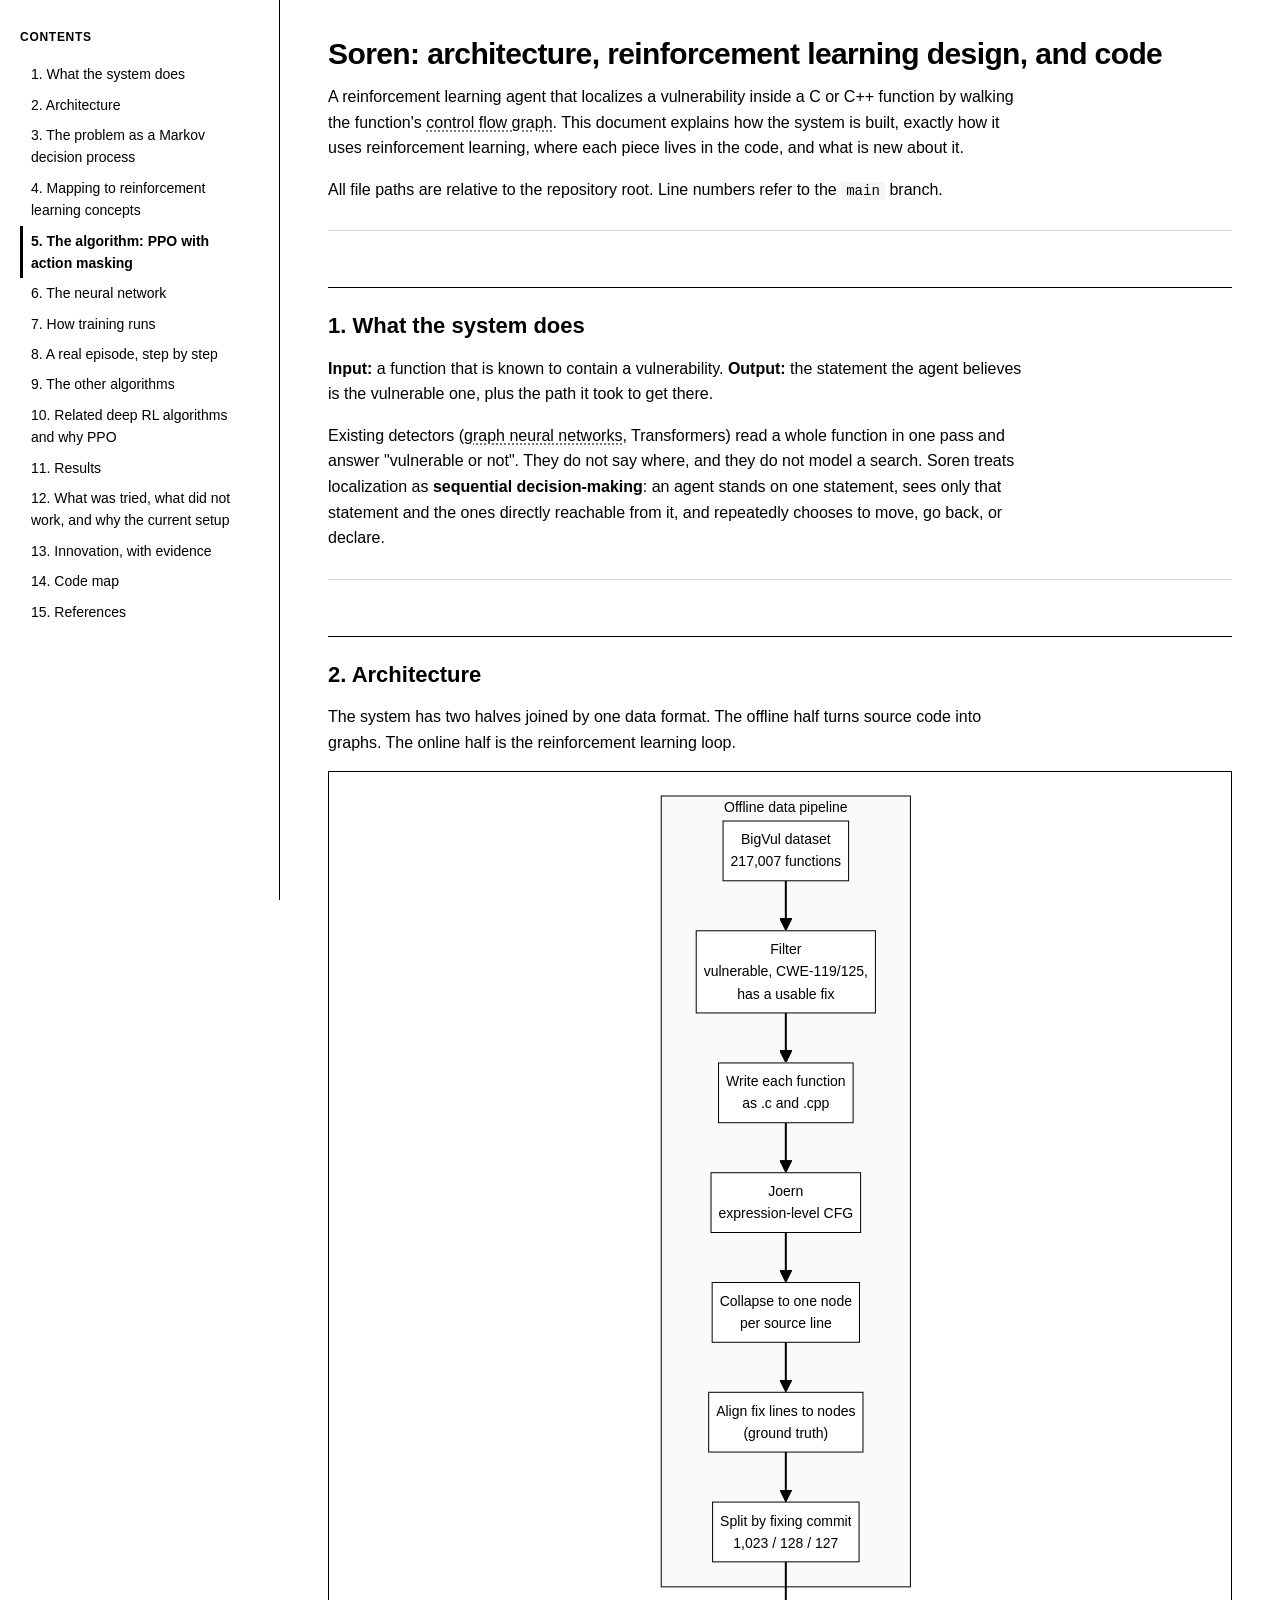
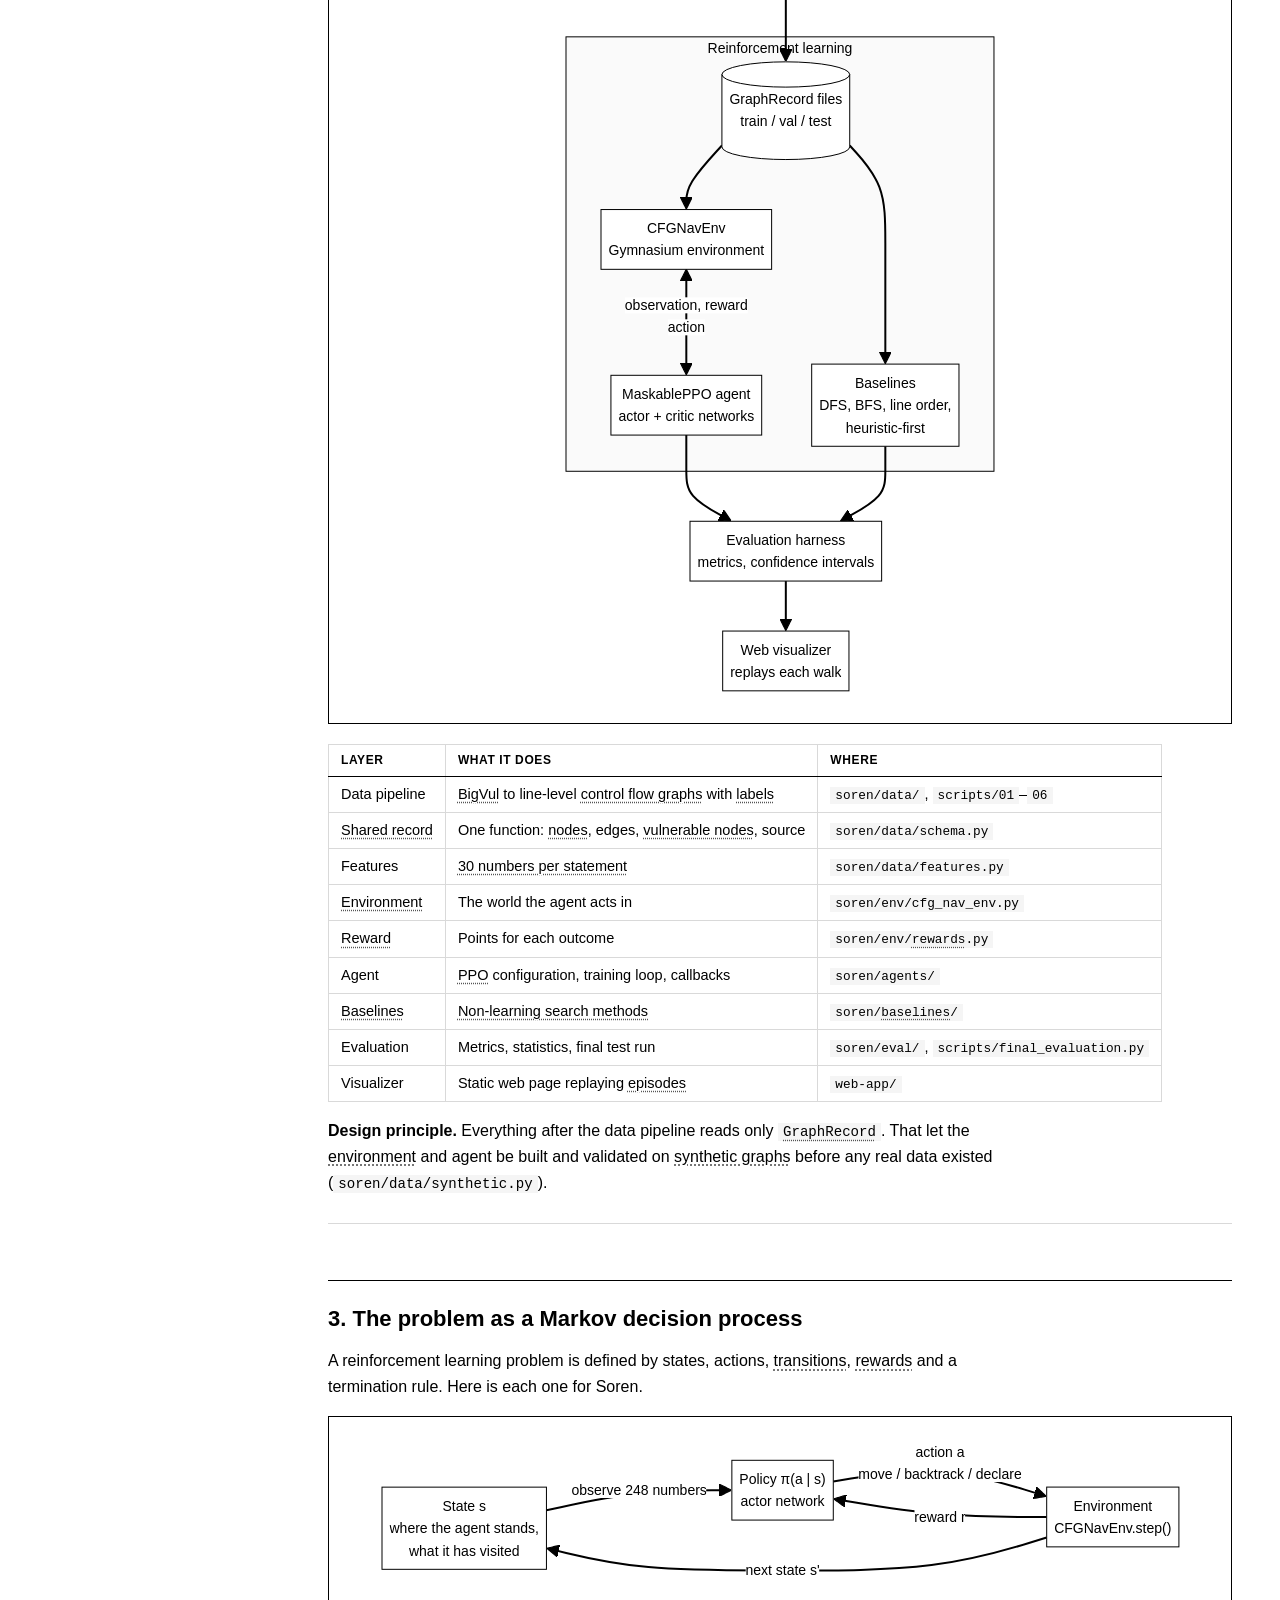
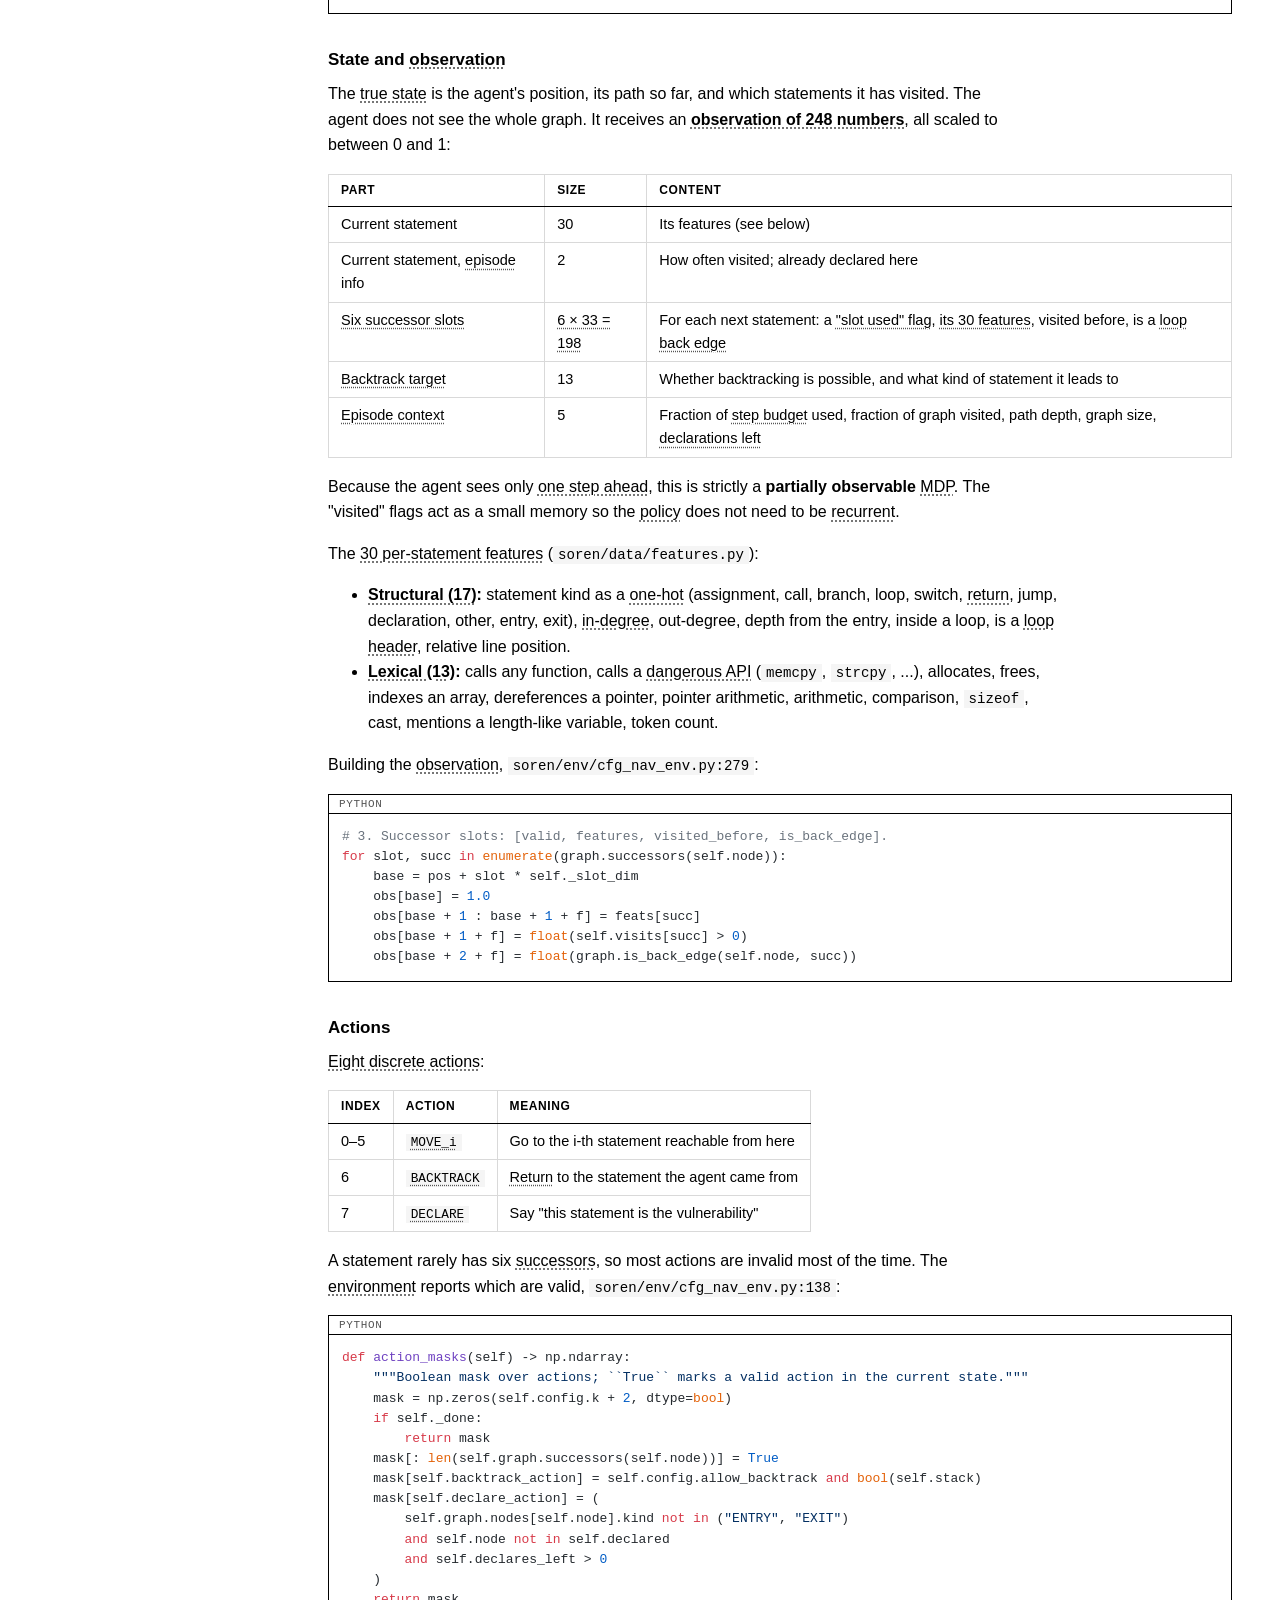
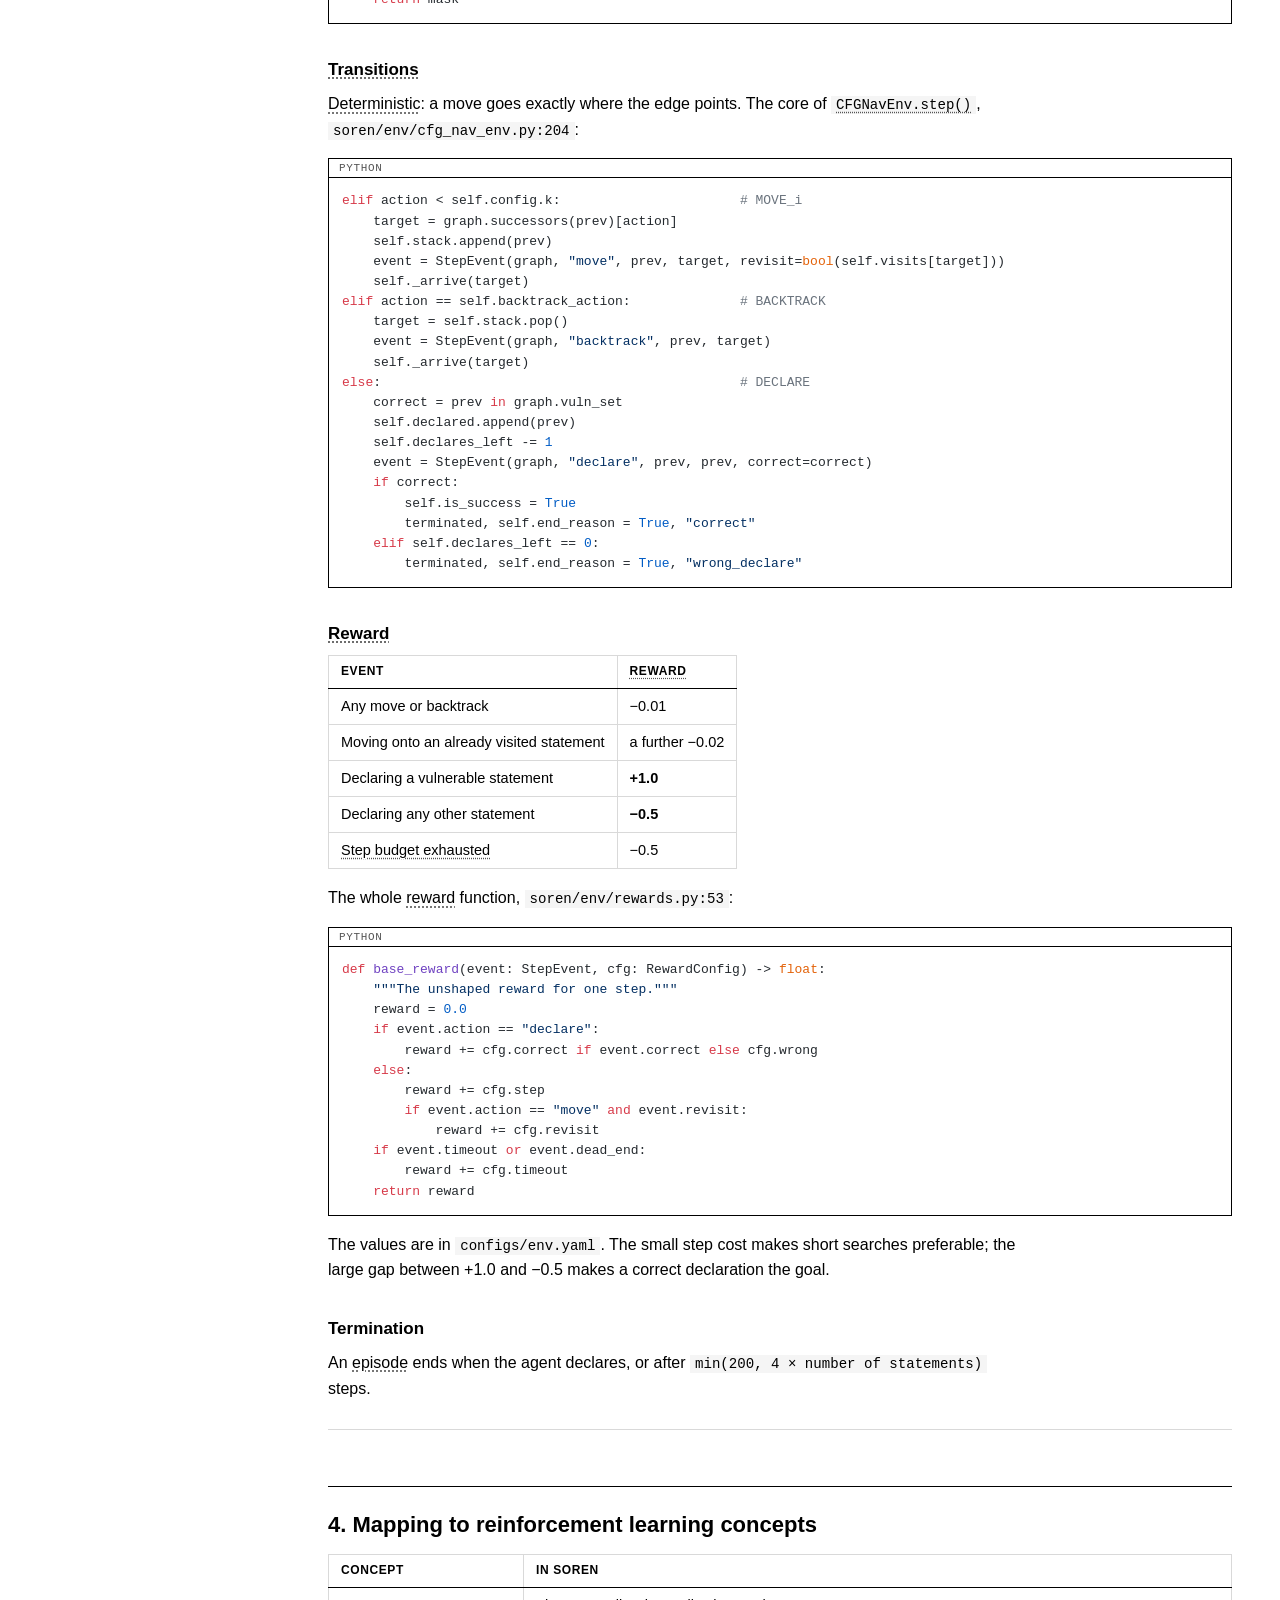
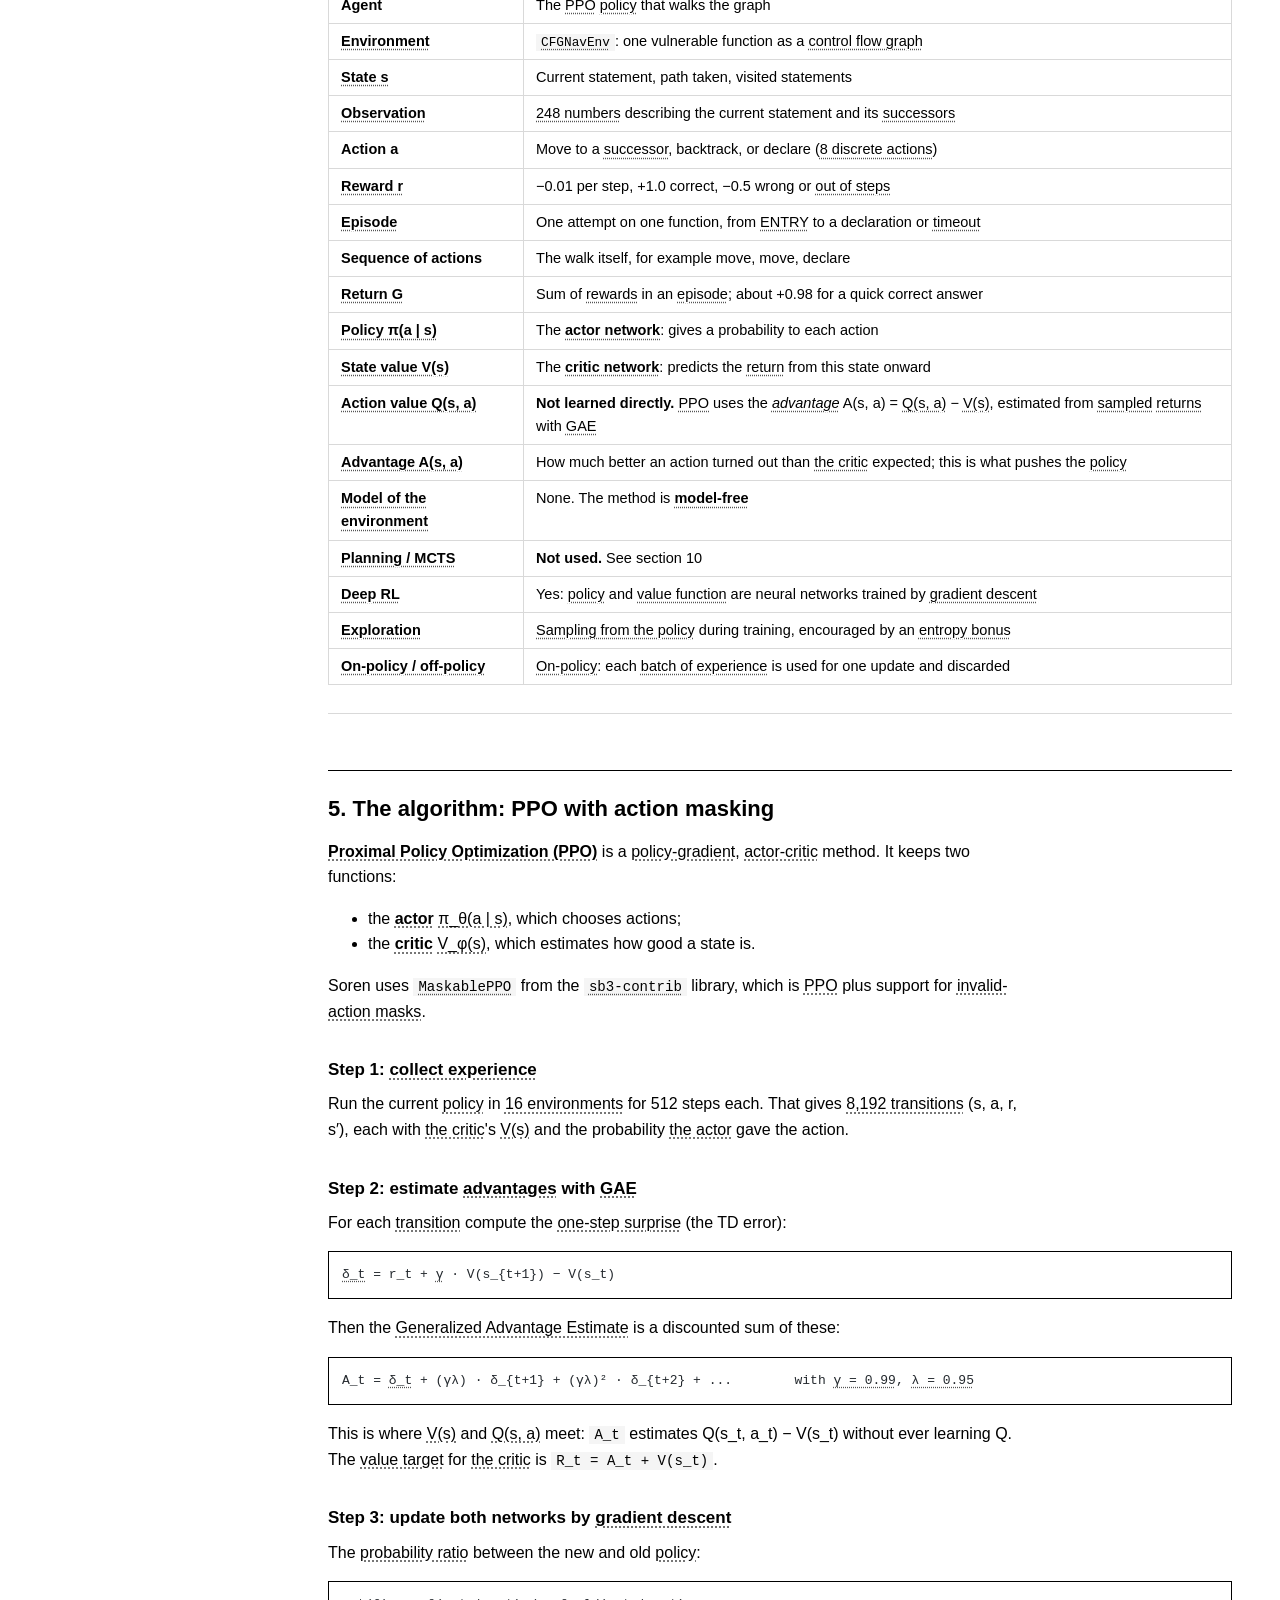
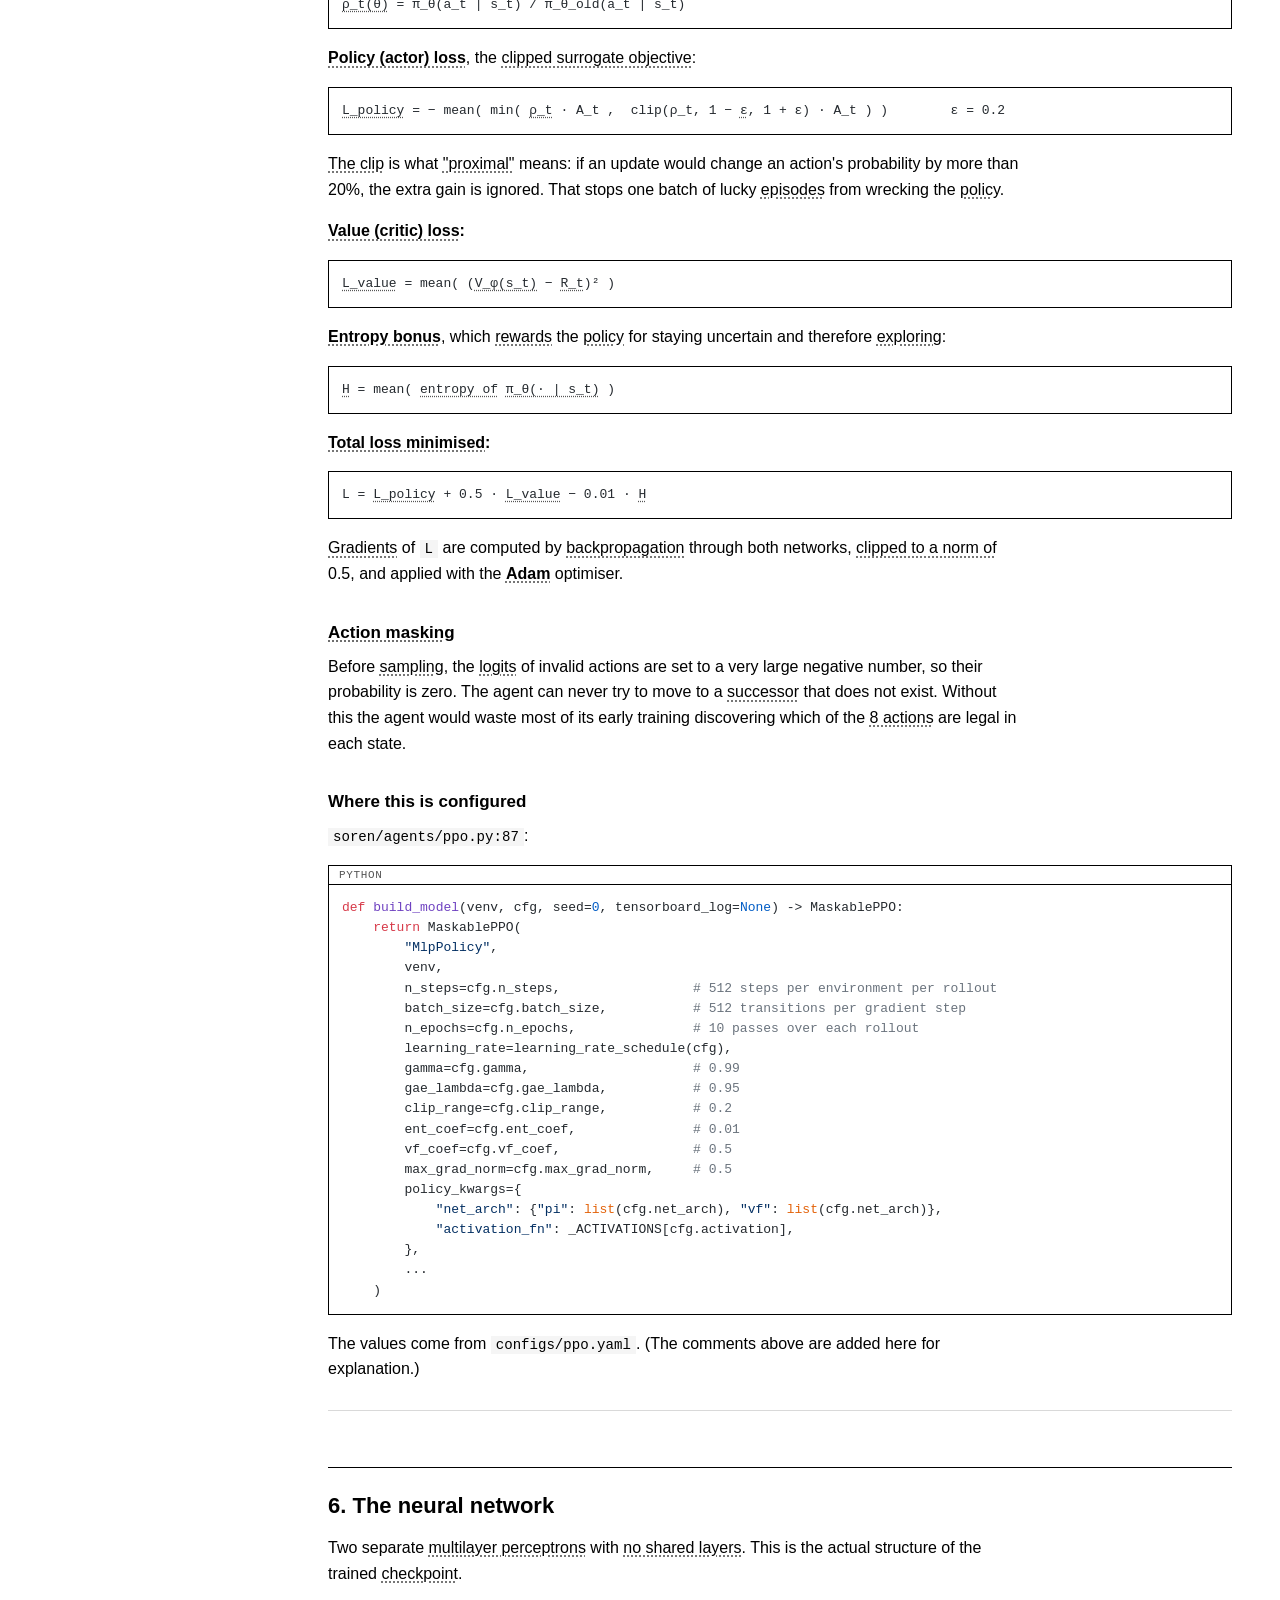
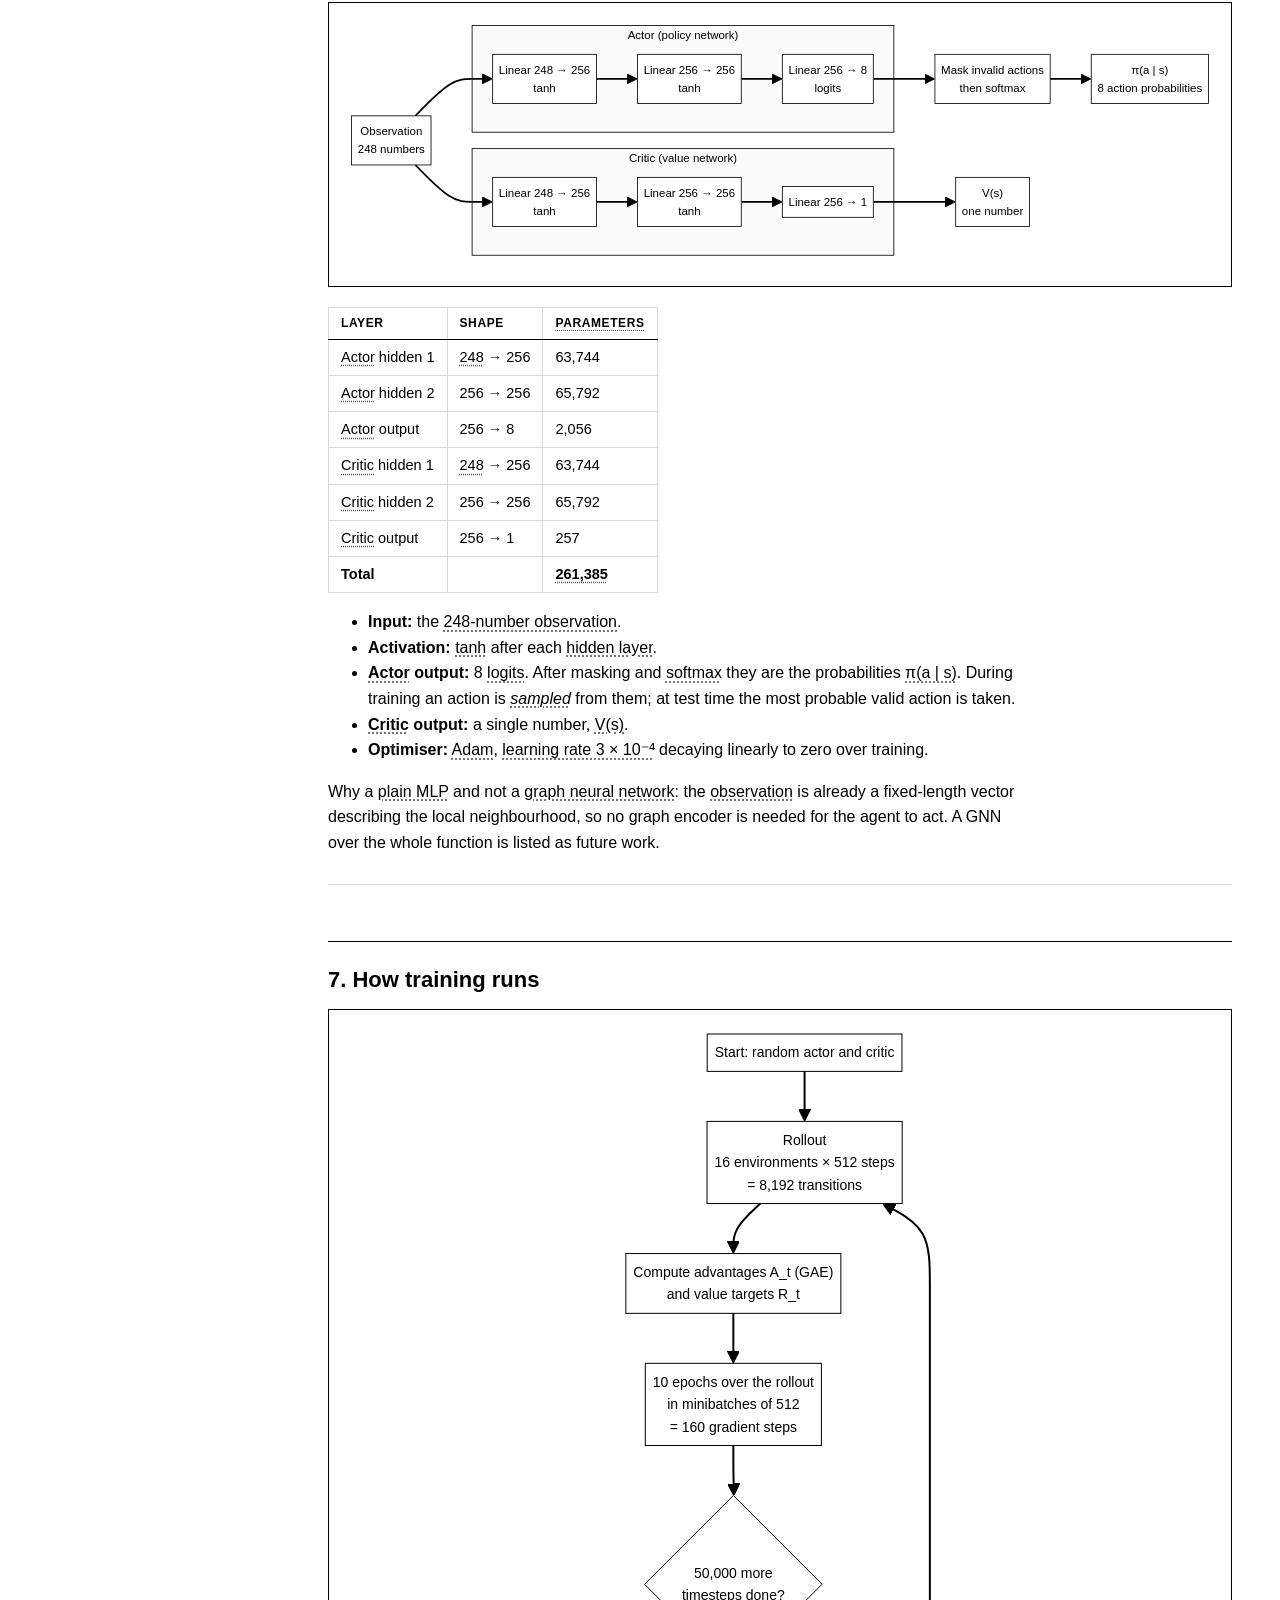
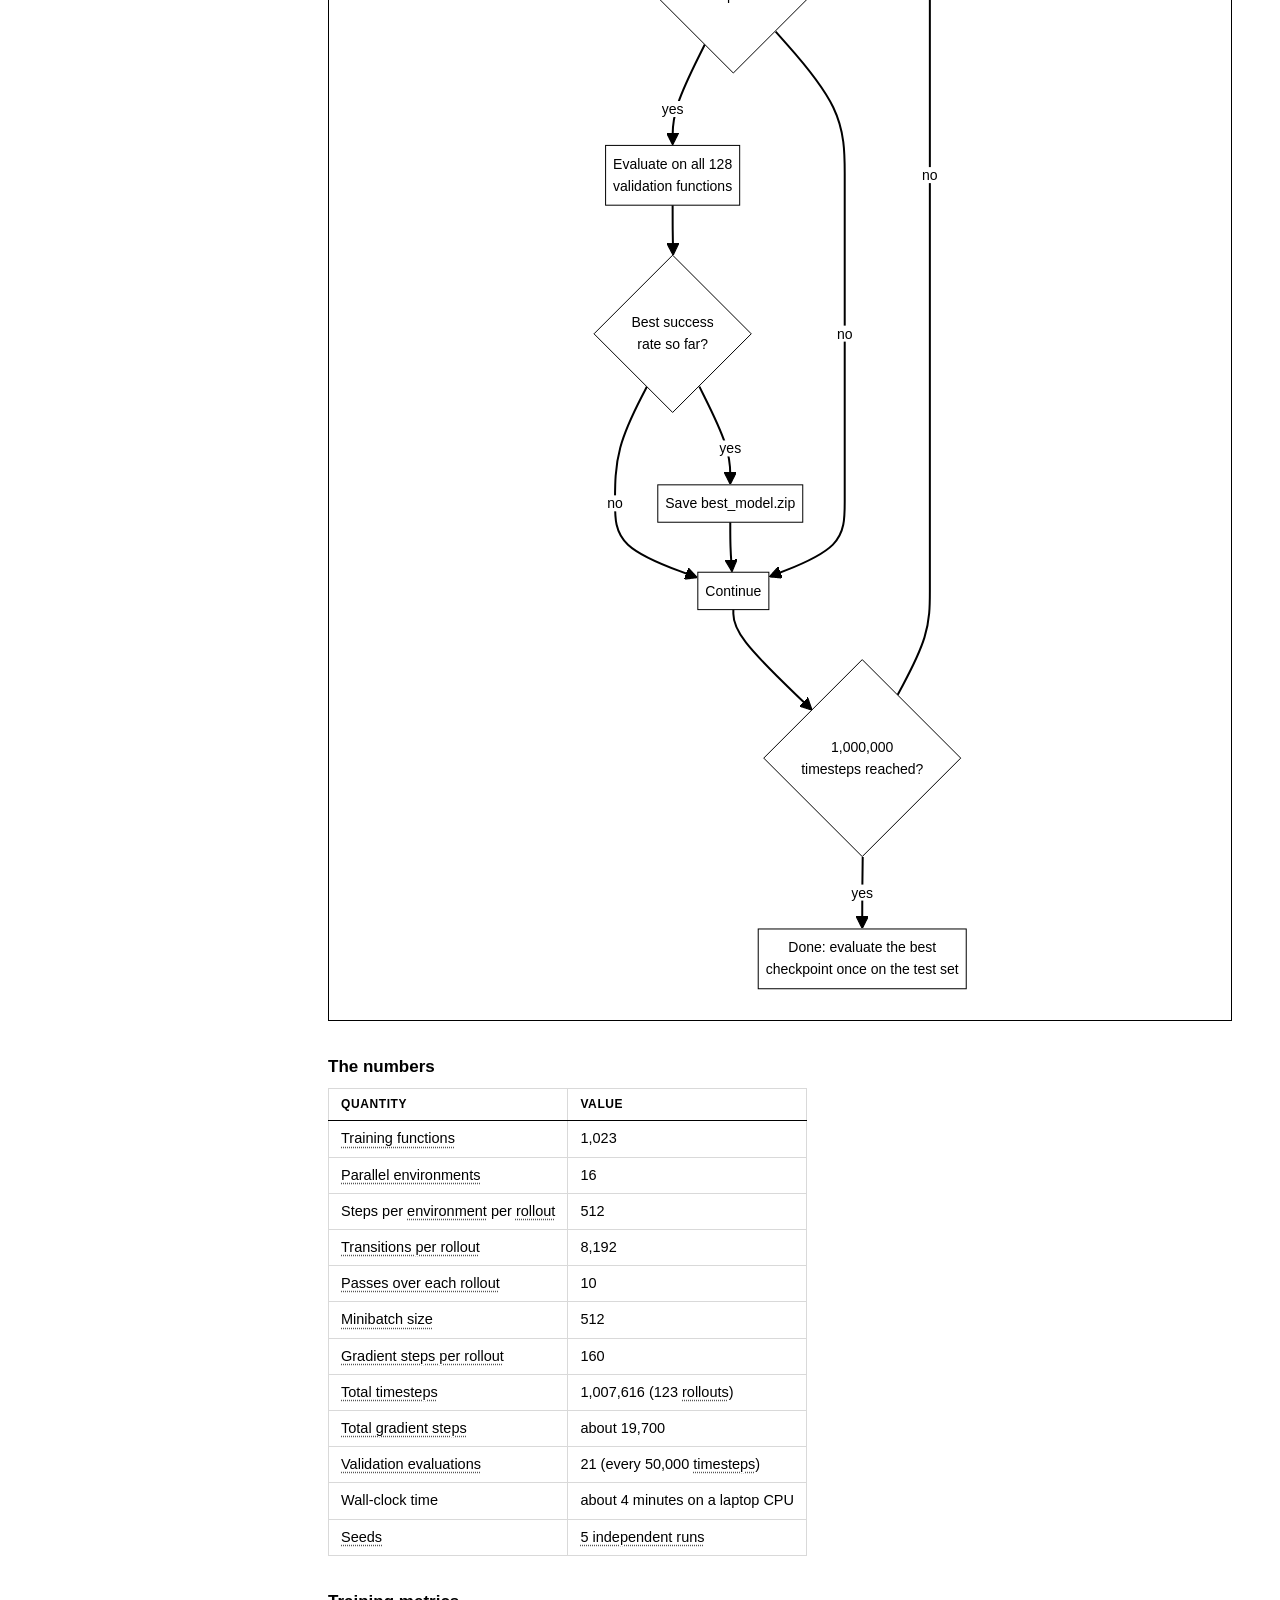
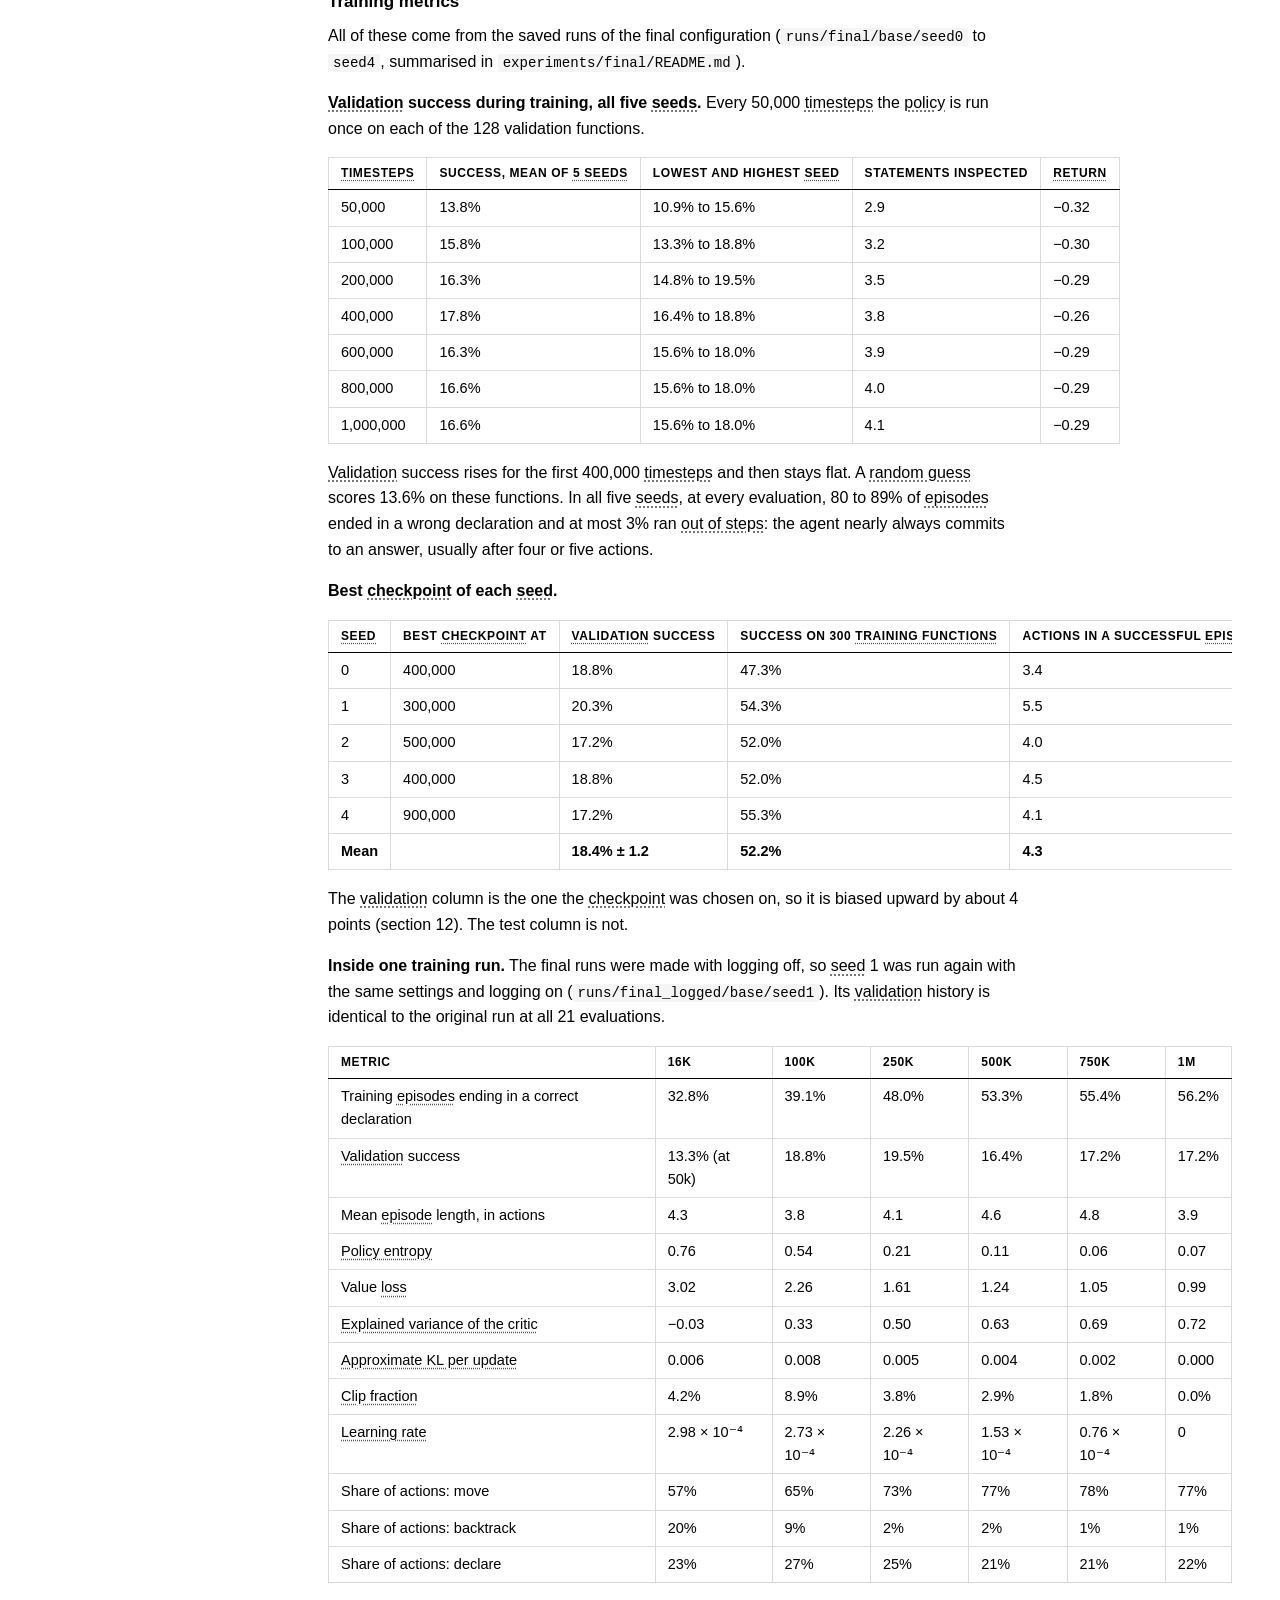
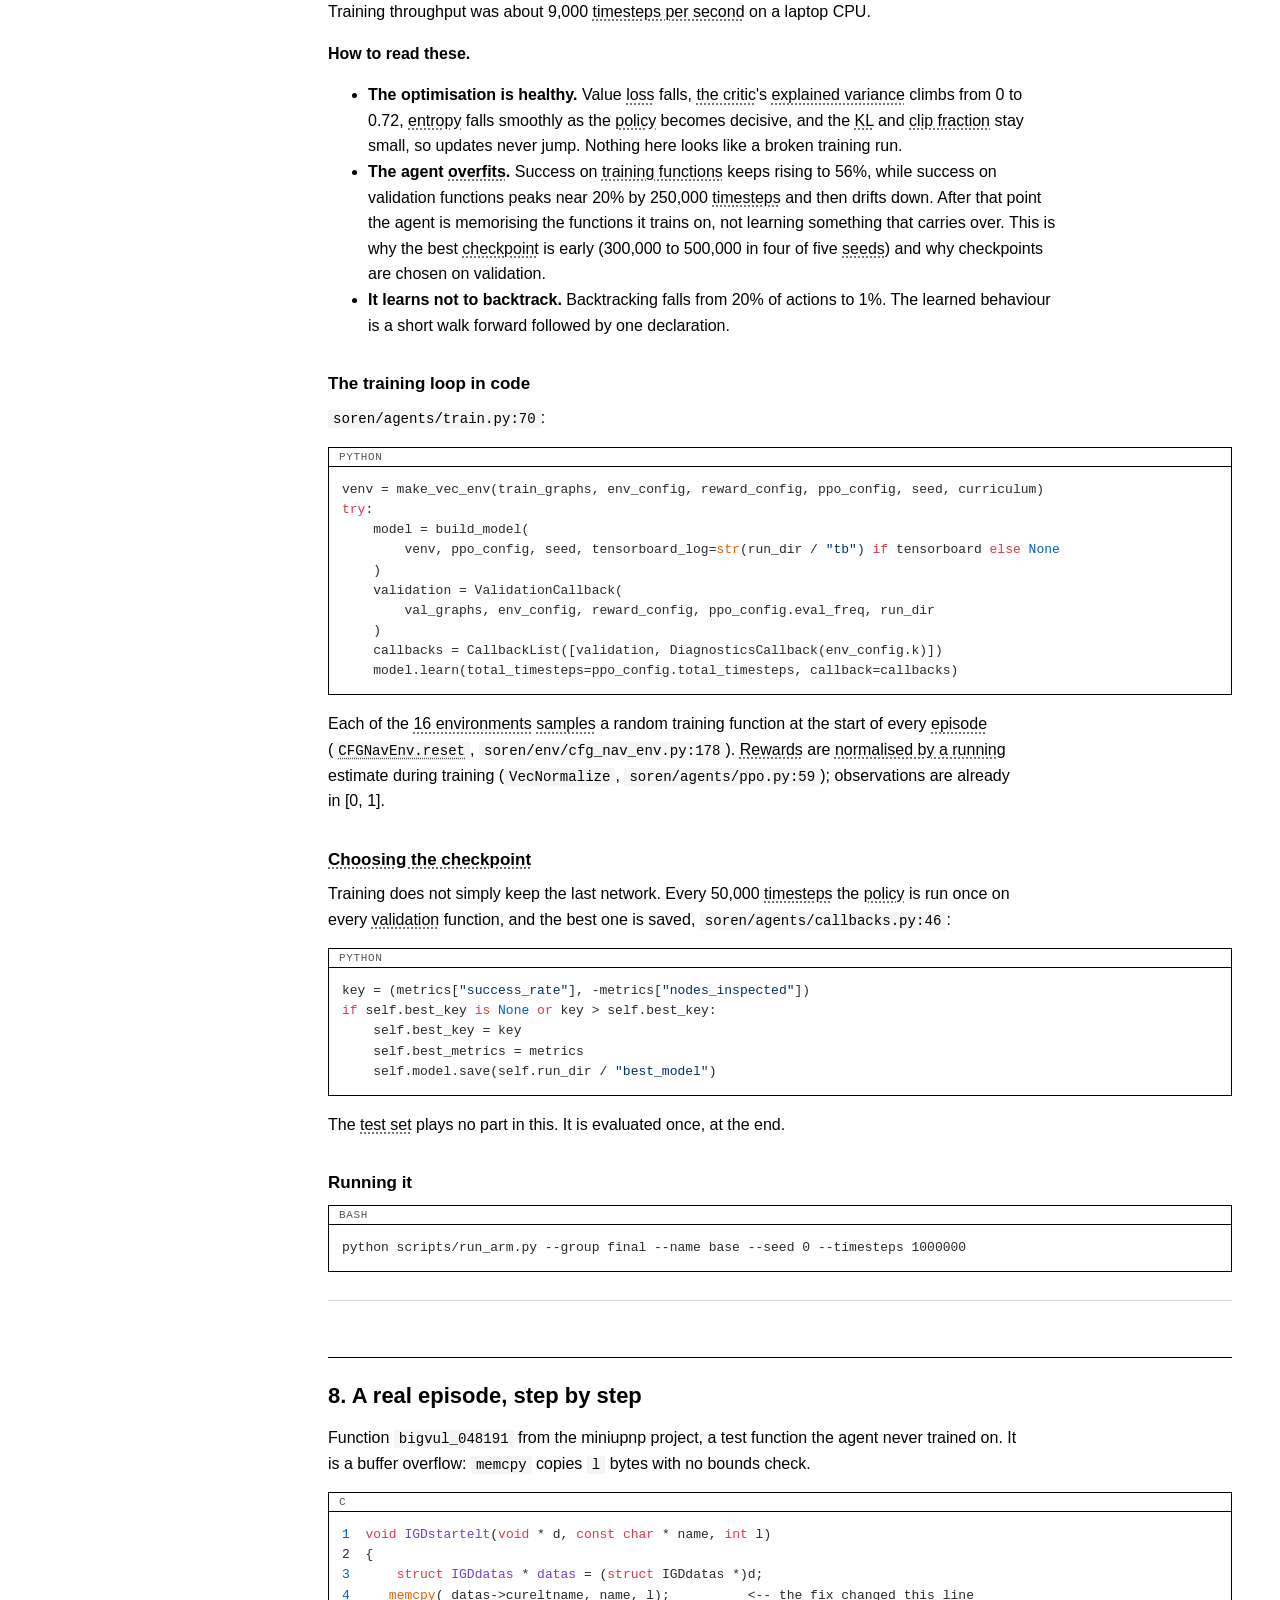
==== commit 8d1b5144: "docs(site): add hover cards, training metrics, earlier attempts and references" ====
--- a/index.html
+++ b/index.html
@@ -52,12 +52,23 @@
 .diagram { margin: 0 0 20px; padding: 16px; border: 1px solid var(--ink); overflow-x: auto; text-align: center; }
 .diagram svg { max-width: 100%; height: auto; }
 .diagram.failed { text-align: left; white-space: pre; font: 13px var(--mono); }
+.term { text-decoration: underline dotted var(--muted); text-underline-offset: 3px; cursor: help; }
+.term:hover, .term:focus-visible { background: var(--wash); }
+#tip {
+  position: fixed; z-index: 10; width: max-content; max-width: min(380px, calc(100vw - 16px));
+  padding: 10px 14px; background: var(--paper); border: 1px solid var(--ink);
+  box-shadow: 4px 4px 0 var(--ink); font-size: 14px; line-height: 1.45; text-align: left;
+  pointer-events: none;
+}
+#tip strong { display: block; margin-bottom: 4px; }
+#tip p { margin: 0 0 4px; max-width: none; }
+#tip p:last-child { margin-bottom: 0; }
 @media (max-width: 900px) {
   .layout { grid-template-columns: 1fr; }
   nav { position: static; height: auto; border-right: 0; border-bottom: 1px solid var(--ink); }
   main { padding: 24px 20px 64px; }
 }
-@media print { nav { display: none; } .layout { display: block; } main { padding: 0; } }
+@media print { #tip { display: none; } .term { text-decoration: none; } nav { display: none; } .layout { display: block; } main { padding: 0; } }
 @media (prefers-reduced-motion: reduce) { html { scroll-behavior: auto; } }
 </style>
 </head>
@@ -91,8 +102,10 @@
 9. [The other algorithms](#9-the-other-algorithms)
 10. [Related deep RL algorithms and why PPO](#10-related-deep-rl-algorithms-and-why-ppo)
 11. [Results](#11-results)
-12. [Innovation, with evidence](#12-innovation-with-evidence)
-13. [Code map](#13-code-map)
+12. [What was tried, what did not work, and why the current setup](#12-what-was-tried-what-did-not-work-and-why-the-current-setup)
+13. [Innovation, with evidence](#13-innovation-with-evidence)
+14. [Code map](#14-code-map)
+15. [References](#15-references)
 
 ---
 
@@ -521,6 +534,77 @@
 | Wall-clock time | about 4 minutes on a laptop CPU |
 | Seeds | 5 independent runs |
 
+### Training metrics
+
+All of these come from the saved runs of the final configuration
+(`runs/final/base/seed0` to `seed4`, summarised in `experiments/final/README.md`).
+
+**Validation success during training, all five seeds.** Every 50,000 timesteps the policy is
+run once on each of the 128 validation functions.
+
+| Timesteps | Success, mean of 5 seeds | Lowest and highest seed | Statements inspected | Return |
+|---|---|---|---|---|
+| 50,000 | 13.8% | 10.9% to 15.6% | 2.9 | −0.32 |
+| 100,000 | 15.8% | 13.3% to 18.8% | 3.2 | −0.30 |
+| 200,000 | 16.3% | 14.8% to 19.5% | 3.5 | −0.29 |
+| 400,000 | 17.8% | 16.4% to 18.8% | 3.8 | −0.26 |
+| 600,000 | 16.3% | 15.6% to 18.0% | 3.9 | −0.29 |
+| 800,000 | 16.6% | 15.6% to 18.0% | 4.0 | −0.29 |
+| 1,000,000 | 16.6% | 15.6% to 18.0% | 4.1 | −0.29 |
+
+Validation success rises for the first 400,000 timesteps and then stays flat. A random guess
+scores 13.6% on these functions. In all five seeds, at every evaluation, 80 to 89% of episodes
+ended in a wrong declaration and at most 3% ran out of steps: the agent nearly always commits
+to an answer, usually after four or five actions.
+
+**Best checkpoint of each seed.**
+
+| Seed | Best checkpoint at | Validation success | Success on 300 training functions | Actions in a successful episode | Test success |
+|---|---|---|---|---|---|
+| 0 | 400,000 | 18.8% | 47.3% | 3.4 | 23.6% |
+| 1 | 300,000 | 20.3% | 54.3% | 5.5 | 24.4% |
+| 2 | 500,000 | 17.2% | 52.0% | 4.0 | 15.7% |
+| 3 | 400,000 | 18.8% | 52.0% | 4.5 | 21.3% |
+| 4 | 900,000 | 17.2% | 55.3% | 4.1 | 20.5% |
+| **Mean** | | **18.4% ± 1.2** | **52.2%** | **4.3** | **21.1% ± 3.1** |
+
+The validation column is the one the checkpoint was chosen on, so it is biased upward by
+about 4 points (section 12). The test column is not.
+
+**Inside one training run.** The final runs were made with logging off, so seed 1 was run
+again with the same settings and logging on (`runs/final_logged/base/seed1`). Its validation
+history is identical to the original run at all 21 evaluations.
+
+| Metric | 16k | 100k | 250k | 500k | 750k | 1M |
+|---|---|---|---|---|---|---|
+| Training episodes ending in a correct declaration | 32.8% | 39.1% | 48.0% | 53.3% | 55.4% | 56.2% |
+| Validation success | 13.3% (at 50k) | 18.8% | 19.5% | 16.4% | 17.2% | 17.2% |
+| Mean episode length, in actions | 4.3 | 3.8 | 4.1 | 4.6 | 4.8 | 3.9 |
+| Policy entropy | 0.76 | 0.54 | 0.21 | 0.11 | 0.06 | 0.07 |
+| Value loss | 3.02 | 2.26 | 1.61 | 1.24 | 1.05 | 0.99 |
+| Explained variance of the critic | −0.03 | 0.33 | 0.50 | 0.63 | 0.69 | 0.72 |
+| Approximate KL per update | 0.006 | 0.008 | 0.005 | 0.004 | 0.002 | 0.000 |
+| Clip fraction | 4.2% | 8.9% | 3.8% | 2.9% | 1.8% | 0.0% |
+| Learning rate | 2.98 × 10⁻⁴ | 2.73 × 10⁻⁴ | 2.26 × 10⁻⁴ | 1.53 × 10⁻⁴ | 0.76 × 10⁻⁴ | 0 |
+| Share of actions: move | 57% | 65% | 73% | 77% | 78% | 77% |
+| Share of actions: backtrack | 20% | 9% | 2% | 2% | 1% | 1% |
+| Share of actions: declare | 23% | 27% | 25% | 21% | 21% | 22% |
+
+Training throughput was about 9,000 timesteps per second on a laptop CPU.
+
+**How to read these.**
+
+- **The optimisation is healthy.** Value loss falls, the critic's explained variance climbs
+  from 0 to 0.72, entropy falls smoothly as the policy becomes decisive, and the KL and clip
+  fraction stay small, so updates never jump. Nothing here looks like a broken training run.
+- **The agent overfits.** Success on training functions keeps rising to 56%, while success on
+  validation functions peaks near 20% by 250,000 timesteps and then drifts down. After that
+  point the agent is memorising the functions it trains on, not learning something that
+  carries over. This is why the best checkpoint is early (300,000 to 500,000 in four of five
+  seeds) and why checkpoints are chosen on validation.
+- **It learns not to backtrack.** Backtracking falls from 20% of actions to 1%. The learned
+  behaviour is a short walk forward followed by one declaration.
+
 ### The training loop in code
 
 `soren/agents/train.py:70`:
@@ -727,7 +811,97 @@
 
 ---
 
-## 12. Innovation, with evidence
+## 12. What was tried, what did not work, and why the current setup
+
+Everything in this section was actually run; each row points to its record under
+`experiments/`. Unless stated otherwise the numbers are success rates on the 128 validation
+functions with one declaration, where a random guess scores 13.6%.
+
+### The starting point
+
+The first untuned run on real code (`experiments/bigvul-first-runs.md`) scored 18.8%, barely
+above a random guess. The agent declared after about three actions and never searched: it
+stood on a vulnerable statement at any point in only 26% of episodes. It also memorised:
+47% on functions it trained on against 19% on new ones. The attempts below were all aimed at
+those two problems.
+
+### Attempts that did not help
+
+| What was tried | The idea | What happened | Decision |
+|---|---|---|---|
+| **Harsher penalty for a wrong declaration** (−1.0 in place of −0.5) | Make guessing expensive so the agent searches longer | 18.8%. It still declared after 4 to 6 actions | Kept −0.5 |
+| **Milder penalty** (−0.25) | Check the opposite direction | 18.0% | Kept −0.5 |
+| **Cheaper steps** (−0.005 in place of −0.01) | Make a long search less costly | 18.0% | Kept −0.01 |
+| **Harsher penalty and cheaper steps together** | Combine the two | 20.3%, the same as the unchanged default in that sweep | Kept the defaults |
+| **More exploration** (entropy bonus 0.03) | Stop the policy settling on an early guess | 17.2%; 15.6% when combined with the harsher penalty | Kept 0.01 |
+| **Smaller network** (128 × 128) | Less room to memorise training functions | 18.8%, and the gap between training and validation did not close | Kept 256 × 256 |
+| **Reward shaping** (hints that pull the agent toward the labelled statement) | Give a learning signal before the final declaration | 15.9% against 16.9% without: slightly worse. The hint does not transfer when the features cannot identify the statement | Left off |
+| **Structural features only** (17 numbers per statement) | See whether the code-content flags matter | 14.8% against 16.9% with them | Kept all 30 features |
+| **CodeBERT embeddings added** (32 more numbers per statement) | A richer description of each statement | Agent 19.0% against 16.9%, within noise. The classifier's top-1 stayed at exactly 23.2%, while its training accuracy rose from 42% to 54%: more capacity to memorise, no new signal | Kept the 30 features; no pretrained model needed |
+| **Backtrack disabled** | See whether the action earns its place | 18.5%: no change, because the agent rarely walks far enough to need it | Left on |
+| **Revisit penalty removed** | Same check for the −0.02 | 18.2%: no change, for the same reason | Left on |
+
+Sources: `experiments/sweep/README.md` (one seed per setting, 500,000 timesteps) and
+`experiments/ablations/README.md` (three seeds per setting, 500,000 timesteps). On 128
+functions one standard error is about 3.5 points, so none of these differences is real.
+The eight reward and network settings ran from 15.6% to 20.3%, all within noise of one value.
+
+A graph-size curriculum (start on small functions, add larger ones as success rises) was built
+but left off: training does not stall on large functions, it levels off on all sizes.
+
+### What did move the number
+
+| What was tried | Result | Why it is not the headline |
+|---|---|---|
+| **Three declarations per function** | 40.4% | A random guess also rises, to 30.8% |
+| **Five declarations per function** | 47.1% | A random guess rises to 41.7% |
+
+The declare budget was the only change with an effect well outside the noise. The main result
+still uses one declaration because it is the strictest reading of "find the vulnerable
+statement"; the three- and five-declaration figures are reported next to it in section 11.
+
+### Why the attempts failed: the cause was not the algorithm
+
+A separate measurement explains all of the above (`experiments/feature-signal.md`). A
+classifier that sees every statement of a function at once, with no walking and nothing
+hidden, ranks a vulnerable statement first only 23% of the time. That is the ceiling for any
+single declaration made from these features, and the agent with its one-step view sits just
+under it. No reward, network size or exploration setting can lift a policy above what its
+inputs reveal.
+
+On synthetic graphs, where the vulnerable statement is clearly marked, the same agent with
+the same settings reaches 98.1% (`experiments/synthetic-validation.md`). So the algorithm and
+the environment work; the missing piece is information about the statement.
+
+### Mistakes in how results were measured, and the fixes
+
+| What was done first | What was wrong with it | What is done now |
+|---|---|---|
+| Baselines were stopped automatically on reaching a vulnerable statement (Protocol A) | They scored 100% by construction, which says nothing about whether they can find the statement | Baselines must declare by a threshold rule (Protocol B). The same baselines then score 25 to 28% |
+| Validation success of the best checkpoint was read as the result | Agents trained on shuffled labels scored 17.7% on the labels their checkpoint was picked on, but 13.1% on fresh ones. Choosing the best of many evaluations on 128 functions adds about 4.5 points by itself | Only the test set, which no checkpoint or threshold was chosen on, is quoted as the result |
+| Each function was parsed as C | Only 65% of functions produced a graph (70% when parsed as C++) | Each function is written both ways and whichever parses is kept: 97% |
+
+### Planned but not done
+
+- **DQN as a second learning algorithm.** The standard implementation has no action masking,
+  so it needs a custom version. Not implemented.
+- **A graph neural network over the whole function**, and **data-flow features** such as
+  whether a length was checked before use. These address the actual limit and are the
+  proposed next step.
+
+### Why the current setup
+
+| Choice | Reason |
+|---|---|
+| PPO with action masking | Stable, and a masked version exists ready-made (section 10). The sweep gives no reason to think another algorithm would do better on the same inputs |
+| The default rewards and hyperparameters | Nothing tried improved on them beyond noise, so the simplest configuration was kept |
+| 30 features per statement | Structural-only is worse, and embeddings add cost and memorisation without adding signal |
+| One declaration as the headline | The strictest test; larger budgets are reported beside it |
+| Protocol B baselines and test-set-only reporting | The two measurement fixes above |
+
+---
+
+## 13. Innovation, with evidence
 
 Each claim below points to something in the repository that can be checked.
 
@@ -811,7 +985,7 @@
 
 ---
 
-## 13. Code map
+## 14. Code map
 
 ### Reinforcement learning core
 
@@ -877,7 +1051,69 @@
 | Test-set results | `experiments/test/README.md` |
 | Figures | `experiments/figures/` |
 | Full report | `docs/report.md` |
+
+---
+
+## 15. References
+
+The papers behind the methods, data and comparisons in these notes. Each entry says where it
+is used.
+
+### Reinforcement learning methods
+
+| Paper | Used for |
+|---|---|
+| Schulman, Wolski, Dhariwal, Radford, Klimov (2017). [Proximal Policy Optimization Algorithms](https://arxiv.org/abs/1707.06347) | The training algorithm and its clipped objective (section 5) |
+| Schulman, Moritz, Levine, Jordan, Abbeel (2015). [High-Dimensional Continuous Control Using Generalized Advantage Estimation](https://arxiv.org/abs/1506.02438) | GAE, the advantage estimate with γ and λ (section 5) |
+| Huang, Ontañón (2020). [A Closer Look at Invalid Action Masking in Policy Gradient Algorithms](https://arxiv.org/abs/2006.14171) | Action masking, the idea behind `MaskablePPO` (section 5) |
+| Kingma, Ba (2014). [Adam: A Method for Stochastic Optimization](https://arxiv.org/abs/1412.6980) | The optimiser that updates both networks (sections 5 and 6) |
+| Ng, Harada, Russell (1999). [Policy Invariance Under Reward Transformations: Theory and Application to Reward Shaping](https://people.eecs.berkeley.edu/~pabbeel/cs287-fa09/readings/NgHaradaRussell-shaping-ICML1999.pdf) | Potential-based reward shaping, tried and left off (section 12) |
+| Sutton, Barto (2018). [Reinforcement Learning: An Introduction](http://incompleteideas.net/book/the-book-2nd.html), 2nd edition | Background for sections 3 and 4: MDPs, returns, value functions, policy gradients |
+
+### Related algorithms that were not used
+
+| Paper | Used for |
+|---|---|
+| Schulman, Levine, Moritz, Jordan, Abbeel (2015). [Trust Region Policy Optimization](https://arxiv.org/abs/1502.05477) | TRPO, the predecessor of PPO (section 10) |
+| Mnih et al. (2016). [Asynchronous Methods for Deep Reinforcement Learning](https://arxiv.org/abs/1602.01783) | A2C / A3C (section 10) |
+| Mnih et al. (2015). [Human-level control through deep reinforcement learning](https://doi.org/10.1038/nature14236) | DQN (section 10) |
+| Williams (1992). [Simple statistical gradient-following algorithms for connectionist reinforcement learning](https://doi.org/10.1007/BF00992696) | REINFORCE (section 10) |
+| Browne et al. (2012). [A Survey of Monte Carlo Tree Search Methods](https://doi.org/10.1109/TCIAIG.2012.2186810) | MCTS (section 10) |
+| Silver et al. (2017). [Mastering Chess and Shogi by Self-Play with a General Reinforcement Learning Algorithm](https://arxiv.org/abs/1712.01815) | AlphaZero: tree search with a learned value function (section 10) |
+
+### Dataset and code analysis
+
+| Paper | Used for |
+|---|---|
+| Fan, Li, Wang, Nguyen (2020). [A C/C++ Code Vulnerability Dataset with Code Changes and CVE Summaries](https://doi.org/10.1145/3379597.3387501) | BigVul, the dataset (section 2) |
+| Yamaguchi, Golde, Arp, Rieck (2014). [Modeling and Discovering Vulnerabilities with Code Property Graphs](https://doi.org/10.1109/SP.2014.44) | Joern, which produces the control flow graphs (section 2) |
+| Feng et al. (2020). [CodeBERT: A Pre-Trained Model for Programming and Natural Languages](https://arxiv.org/abs/2002.08155) | The statement embeddings that were tried (sections 11 and 12) |
+
+### Vulnerability detection and localization
+
+| Paper | Used for |
+|---|---|
+| Fu, Tantithamthavorn (2022). [LineVul: A Transformer-based Line-Level Vulnerability Prediction](https://doi.org/10.1145/3524842.3528452) | The closest prior work on line-level localization: classifies the function, then ranks lines by attention. Not run here |
+| Zhou, Liu, Siow, Du, Liu (2019). [Devign: Effective Vulnerability Identification by Learning Comprehensive Program Semantics via Graph Neural Networks](https://arxiv.org/abs/1909.03496) | A graph neural network detector, the "read the whole function" approach (section 1) |
+| Chakraborty, Krishna, Ding, Ray (2020). [Deep Learning based Vulnerability Detection: Are We There Yet?](https://arxiv.org/abs/2009.07235) | ReVeal; also shows detectors score far lower on realistic data |
+| Li, Wang, Nguyen (2021). [Vulnerability Detection with Fine-Grained Interpretations](https://doi.org/10.1145/3468264.3468597) | IVDetect: attributes a function-level prediction to statements |
+| Ding et al. (2022). [VELVET: a noVel Ensemble Learning approach to automatically locate VulnErable sTatements](https://arxiv.org/abs/2112.10893) | Statement-level localization with graph and Transformer models |
+
+### Why the evaluation is strict
+
+| Paper | Used for |
+|---|---|
+| Croft, Babar, Kholoosi (2023). [Data Quality for Software Vulnerability Datasets](https://arxiv.org/abs/2301.05456) | Label noise and duplicates in BigVul and similar datasets |
+| Ding et al. (2024). [Vulnerability Detection with Code Language Models: How Far Are We?](https://arxiv.org/abs/2403.18624) | Published scores drop sharply under de-duplication and time-ordered splits; the reason for splitting by fixing commit and quoting only the test set (sections 7 and 12) |
+
+### Software
+
+| Paper | Used for |
+|---|---|
+| Raffin et al. (2021). [Stable-Baselines3: Reliable Reinforcement Learning Implementations](https://jmlr.org/papers/v22/20-1364.html) | The library that provides PPO; `sb3-contrib` adds the masked version |
+| Towers et al. (2024). [Gymnasium: A Standard Interface for Reinforcement Learning Environments](https://arxiv.org/abs/2407.17032) | The environment interface `CFGNavEnv` follows |
 </script>
+<script type="application/json" id="glossary">[{"title": "PPO (Proximal Policy Optimization)", "terms": ["Proximal Policy Optimization (PPO)", "Proximal Policy Optimization", "PPO"], "cs": true, "tip": "The learning algorithm that trains the agent. Loop: play for a while, score each action as better or worse than expected, then nudge the policy so good actions get more likely.\nIts key rule: each update may only move the policy a small distance from the old one.\nChosen because it is stable, reuses each batch several times, and has a ready-made version with action masking."}, {"title": "Proximal = \"stay close\"", "terms": ["\"proximal\"", "proximal"], "tip": "Each update must stay close to the previous policy. Here: if an update would change an action's probability by more than 20%, the extra gain is ignored.\nWhy: one batch of lucky or unlucky episodes could otherwise make the agent change drastically and wreck what it already learned."}, {"title": "The clip", "terms": ["The clip", "clip_range", "clipped surrogate objective", "clipped objective"], "tip": "The cap that makes PPO \"proximal\". The ratio new probability / old probability is limited to the range 0.8 to 1.2 (ε = 0.2). Any gain from moving further than that is ignored, so the policy changes in small, safe steps."}, {"title": "MaskablePPO", "terms": ["MaskablePPO"], "cs": true, "tip": "Ordinary PPO plus one feature: before choosing, it removes the actions that are impossible right now. Comes from the sb3-contrib library, so nothing custom had to be written."}, {"title": "sb3-contrib", "terms": ["sb3-contrib"], "cs": true, "tip": "An add-on package for Stable-Baselines3, a standard Python library of reinforcement learning algorithms. It provides MaskablePPO."}, {"title": "Action masking", "terms": ["Action masking", "action masking", "invalid-action masking", "invalid-action masks", "Valid-action mask", "Mask invalid actions"], "tip": "Tells the agent which actions are possible, not which are good.\nThe network always has 8 action slots, but a statement with 2 next statements has 4 empty move slots. Masking forces those to probability zero.\nIt is not cheating: it uses only the graph's shape, never the answer. It just saves the agent from learning \"this button does nothing here\"."}, {"title": "Why 8 actions", "terms": ["Eight discrete actions", "8 discrete actions", "8 actions", "8 action probabilities"], "tip": "There are 3 kinds of action (move, backtrack, declare), but \"move\" needs to say which next statement, and an if or switch has several.\n6 move slots + backtrack + declare = 8.\n6 is a chosen maximum, because a network needs a fixed number of outputs. Most slots are empty at any moment and get masked."}, {"title": "MOVE_i", "terms": ["MOVE_i"], "cs": true, "tip": "Six separate actions, MOVE_0 to MOVE_5: go to the 1st, 2nd, ... 6th next statement, in line order. An ordinary line uses only MOVE_0; an if uses MOVE_0 and MOVE_1."}, {"title": "BACKTRACK", "terms": ["BACKTRACK"], "cs": true, "tip": "Go back to the statement the agent came from. Not possible at the function's entry, so it is masked there."}, {"title": "DECLARE", "terms": ["DECLARE"], "cs": true, "tip": "The agent's final answer: \"the statement I am standing on is the vulnerable one\". +1.0 if right, −0.5 if wrong, and the episode ends."}, {"title": "Why 248 numbers", "terms": ["observation of 248 numbers", "248-number observation", "observe 248 numbers", "248 numbers", "248-number", "248"], "tip": "What the agent sees at each step, as a fixed-length list. Every number is between 0 and 1.\n30 current statement\n+ 2 visit info for it\n+ 198 six next-statement slots (6 × 33)\n+ 13 backtrack target\n+ 5 episode context\n= 248\nIt never sees the code text, anything more than one step away, or the answer."}, {"title": "The 30 features of one statement", "terms": ["30 per-statement features", "30 numbers per statement", "its 30 features", "30 features", "per-statement feature", "per-statement representation"], "tip": "A \"card\" describing one statement.\n11 flags: what kind it is (assignment, call, branch, loop, ...).\n6 numbers: where it sits (edges in, edges out, depth, in a loop, loop header, line position).\n13 numbers: what the code contains (dangerous call, array index, pointer use, arithmetic, sizeof, length-like variable, ...).\n11 + 6 + 13 = 30."}, {"title": "Six successor slots (198 numbers)", "terms": ["Six successor slots", "successor slots", "6 × 33 = 198", "\"slot used\" flag"], "tip": "One slot for each possible next statement, 6 slots at most. Each slot is 33 numbers: 1 \"slot in use\" flag + the statement's 30 features + 1 \"visited before\" + 1 \"jumps back to a loop top\".\nUnused slots are all zeros. 6 × 33 = 198."}, {"title": "Backtrack target (13 numbers)", "terms": ["Backtrack target"], "tip": "A short summary of the statement the agent would return to: 1 flag for \"backtracking is possible\", 1 number for how often it was visited, and 11 flags for its kind. 1 + 1 + 11 = 13."}, {"title": "Episode context (5 numbers)", "terms": ["Episode context"], "tip": "Five progress numbers: fraction of the step budget used, fraction of the function visited, how deep the current path is, how big the function is, and declarations left."}, {"title": "Structural features (17)", "terms": ["Structural (17)", "Structural features"], "tip": "Facts about a statement's place in the graph, not its text: its kind (11 flags), how many edges come in and go out, distance from the entry, inside a loop, top of a loop, and line position."}, {"title": "Lexical features (13)", "terms": ["Lexical (13)", "Lexical features", "lexical features", "lexical flags"], "tip": "Facts read from the statement's text by simple pattern checks: does it call a function, call a dangerous one, allocate, free, index an array, use a pointer, do arithmetic, compare, use sizeof, cast, mention a length-like variable, and how long it is."}, {"title": "One-hot", "terms": ["one-hot"], "tip": "A way to write a category as numbers: one flag per possible kind, with exactly one set to 1 and the rest 0. Here, 11 flags for the 11 statement kinds."}, {"title": "In-degree and out-degree", "terms": ["in-degree", "out-degree", "variable-degree"], "tip": "In-degree: how many statements can lead into this one. Out-degree: how many statements it can lead to. An if has out-degree 2."}, {"title": "Back edge and loop header", "terms": ["loop back edge", "back edge", "loop header"], "tip": "A back edge is the arrow that jumps from the end of a loop body back to the top. The statement it lands on is the loop header."}, {"title": "Dangerous API", "terms": ["dangerous API", "dangerous call"], "tip": "A fixed list of C functions that often cause memory bugs when misused, such as memcpy, strcpy, sprintf, gets and read. The agent only sees a yes/no flag for \"calls one of these\"."}, {"title": "Successor", "terms": ["successors", "successor"], "tip": "A statement that can run directly after the current one. An ordinary line has one successor; an if has two (true branch and false branch); a switch can have several."}, {"title": "Statement = node", "terms": ["one node per source line", "nodes", "node"], "tip": "One box in the graph. In Soren, one node is one line of source code (plus special ENTRY and EXIT nodes)."}, {"title": "ENTRY and EXIT", "terms": ["ENTRY", "EXIT"], "cs": true, "tip": "Two artificial nodes added to every function: ENTRY is where the walk starts, EXIT is where the function ends. They are not real code, so the agent cannot declare them."}, {"title": "Control flow graph (CFG)", "terms": ["control flow graphs", "control flow graph", "CFG"], "tip": "A function drawn as a map: each statement is a box, and an arrow from A to B means \"B can run right after A\". The agent walks along these arrows."}, {"title": "Environment (the \"game\")", "terms": ["Gymnasium environment", "Environment class", "Environment", "environment"], "tip": "The task the agent plays through and gets scored on. In Soren: one vulnerable function as a graph. The agent starts at the entry, moves, backtracks or declares, and receives a reward for each step."}, {"title": "CFGNavEnv", "terms": ["CFGNavEnv.step()", "CFGNavEnv.reset", "CFGNavEnv"], "cs": true, "tip": "The Python class that implements Soren's environment. reset() starts a walk on a random function; step(action) applies one action and returns the new observation and the reward."}, {"title": "Gymnasium", "terms": ["Gymnasium", "check_env"], "cs": true, "tip": "The standard Python interface for reinforcement learning environments (reset and step). Following it lets off-the-shelf algorithms like PPO plug straight in. check_env is its built-in test that an environment follows the rules."}, {"title": "16 parallel environments", "terms": ["16 environments", "Parallel environments", "16 environments × 512 steps"], "tip": "16 copies of the walk running side by side, not 16 fixed functions. Each copy picks a random training function at the start of every episode and a new one when it ends.\nWhy: experience is collected faster, and each update sees a mix of functions, which makes learning steadier."}, {"title": "Episode", "terms": ["Episode", "episodes", "episode"], "tip": "One complete attempt on one function: from ENTRY until the agent declares or runs out of steps."}, {"title": "Step budget", "terms": ["Step budget exhausted", "step budget", "out of steps", "timeout"], "tip": "The maximum number of actions per episode: min(200, 4 × number of statements). Running out costs −0.5, the same as a wrong declaration, so wandering forever is not a safe option."}, {"title": "Declare budget", "terms": ["declare budget", "declarations left", "One declaration per function", "three declarations"], "tip": "How many guesses the agent gets per function. The main results allow one. With three guesses the agent reaches 40.7%, with five 48.0%."}, {"title": "Markov decision process (MDP)", "terms": ["Markov decision process", "MDP"], "tip": "The standard way to write down a reinforcement learning problem: the states you can be in, the actions you can take, where each action leads, the reward you get, and when it ends."}, {"title": "State vs observation", "terms": ["true state", "State s", "Observation", "observation"], "tip": "State: the full truth of the situation (position, path, everything visited). Observation: the part the agent is actually shown, here 248 numbers about the current statement and its direct neighbours."}, {"title": "Partially observable", "terms": ["partially observable", "one-hop observation", "one step ahead"], "tip": "The agent does not see the whole function, only the current statement and the ones directly after it. It is like walking a maze with a torch instead of a map."}, {"title": "Recurrent", "terms": ["recurrent"], "tip": "A network with built-in memory of earlier steps. Soren avoids needing one by putting simple memory into the observation itself (the \"visited before\" flags)."}, {"title": "Deterministic", "terms": ["Deterministic"], "tip": "No randomness in the environment: taking the same action from the same statement always lands in the same place."}, {"title": "Reward", "terms": ["Reward r", "reward r", "Reward", "rewards", "reward"], "tip": "The score for one step. −0.01 per move (so short walks are better), a further −0.02 for stepping onto a visited statement, +1.0 for a correct declaration, −0.5 for a wrong one or for running out of steps."}, {"title": "Return", "terms": ["Return G", "Return", "returns", "return"], "tip": "The total of all rewards in one episode. Example: two moves and a correct declaration = −0.01 − 0.01 + 1.0 = +0.98. The agent is trained to make this as large as possible."}, {"title": "Policy π(a | s)", "terms": ["Policy π(a | s)", "π(a | s)", "π_θ(a | s)", "π_θ(· | s_t)", "Policy", "policy"], "tip": "The agent's rule for acting: given the situation s, the probability of choosing each action a. In Soren the policy is the actor network. θ just means \"the actor's weights\"."}, {"title": "Actor", "terms": ["Actor (policy network)", "actor network", "the actor", "Actor", "actor"], "tip": "The network that answers \"what should I do next?\". It reads the 248 numbers and outputs a score for each of the 8 actions, which become probabilities."}, {"title": "Critic", "terms": ["Critic (value network)", "critic network", "the critic", "Critic", "critic"], "tip": "The network that answers \"how well is this going?\". It reads the same 248 numbers and outputs one number: the reward it expects from here on. It never picks actions; it only helps training judge whether an action beat expectations."}, {"title": "V(s): state value", "terms": ["State value V(s)", "Value V(s)", "V(s)", "V_φ(s)", "V_φ(s_t)", "value function", "Value estimate"], "cs": true, "tip": "The critic's prediction: \"from this spot, how much total reward do I expect to collect?\" φ just means \"the critic's weights\"."}, {"title": "Q(s, a): action value", "terms": ["Action value Q(s, a)", "Q(s, a)", "Q(s_t, a_t)"], "cs": true, "tip": "\"If I take action a from here, how much total reward do I expect?\" Soren never learns this directly. PPO only needs the advantage, Q − V, which it estimates from the rewards actually collected."}, {"title": "Advantage", "terms": ["Advantage A(s, a)", "A(s, a)", "advantages", "advantage", "Advantage"], "tip": "Not the result itself, but the result compared with what was expected.\nAdvantage = what actually happened after the action − what the critic expected from that spot.\nPositive: better than expected, make it more likely. Negative: worse, make it less likely.\nExample: critic expected +0.2, the walk ended at +0.9, advantage ≈ +0.7."}, {"title": "GAE (Generalized Advantage Estimation)", "terms": ["Generalized Advantage Estimate", "GAE", "gae_lambda"], "cs": true, "tip": "The method for calculating the advantage. Looking one step ahead is steady but trusts the critic's possibly wrong guess; looking to the end of the episode uses real rewards but is noisy. GAE blends the two with a knob λ (here 0.95, leaning towards the long view)."}, {"title": "TD error: the one-step surprise", "terms": ["one-step surprise", "TD error", "δ_t"], "tip": "\"Did this single step go better or worse than the critic predicted?\"\nreward received + critic's estimate of the new spot − critic's estimate of the old spot.\nZero means exactly as expected."}, {"title": "γ (gamma): discount", "terms": ["γ = 0.99", "gamma", "γ"], "cs": true, "tip": "How much a reward one step later is worth compared with one now. 0.99 means future rewards count almost fully, with a slight preference for sooner."}, {"title": "λ (lambda): the GAE knob", "terms": ["λ = 0.95", "λ"], "cs": true, "tip": "Between 0 and 1. Near 0: trust the short one-step view (less noise, more reliance on the critic). Near 1: trust the long view of real rewards (more noise). 0.95 is a common middle choice."}, {"title": "Value target R_t", "terms": ["value target", "value targets", "R_t"], "cs": true, "tip": "What the critic should have predicted for that step, worked out after the fact: the advantage plus the critic's own old guess. The critic is trained to move its predictions towards these."}, {"title": "Probability ratio ρ", "terms": ["probability ratio", "ρ_t(θ)", "ρ_t"], "tip": "New probability of the action ÷ old probability of the same action. 1.0 means unchanged; 1.2 means the update made the action 20% more likely. PPO limits this to 0.8–1.2."}, {"title": "ε (epsilon): clip size", "terms": ["ε = 0.2", "ε"], "cs": true, "tip": "How far one update may move an action's probability: 0.2 means at most 20% up or down. This is the \"proximal\" limit."}, {"title": "Loss", "terms": ["Total loss minimised", "Total loss", "loss"], "tip": "A single number saying how wrong the networks currently are. Training means changing the weights to make it smaller.\nL = policy loss + 0.5 × value loss − 0.01 × entropy.\nThe policy part improves the actor, the value part fixes the critic at half weight, and the minus sign on entropy gently rewards exploring."}, {"title": "Policy (actor) loss", "terms": ["Policy (actor) loss", "L_policy"], "cs": true, "tip": "The part of the loss that improves the actor: make actions with positive advantage more likely and those with negative advantage less likely, but never by more than the clip allows."}, {"title": "Value (critic) loss", "terms": ["Value (critic) loss", "L_value"], "cs": true, "tip": "How wrong the critic's guesses were: the gap between what it predicted and what really happened, squared and averaged. Shrinking it makes the critic a better predictor, which makes the advantages more accurate."}, {"title": "Entropy bonus", "terms": ["Entropy bonus", "entropy bonus", "entropy of", "entropy", "ent_coef"], "tip": "Entropy measures how spread out the agent's choices are: low if it picks one action 99% of the time, high if it still tries several. A small reward for high entropy keeps the agent exploring instead of locking onto the first habit that worked."}, {"title": "H", "terms": ["H"], "cs": true, "formula": true, "tip": "The average entropy of the policy over the batch: how undecided the agent is. Higher means more exploring."}, {"title": "vf_coef", "terms": ["vf_coef"], "cs": true, "tip": "The weight of the critic's loss in the total loss: 0.5, so fixing the critic counts half as much as improving the actor."}, {"title": "Gradient", "terms": ["Gradients", "gradients", "gradient descent", "gradient"], "tip": "For every weight, the direction that would reduce the loss. Gradient descent means repeatedly taking a small step in that direction."}, {"title": "Backpropagation", "terms": ["backpropagation"], "tip": "The procedure that works out, for every weight in the network, which way to change it to reduce the loss. It works backwards from the output layer to the input layer."}, {"title": "Gradient clipping", "terms": ["clipped to a norm of", "max_grad_norm"], "tip": "If the suggested change to the weights is too large overall, it is scaled down to a maximum size of 0.5. A second safety cap, separate from PPO's clip, against one bad batch causing a wild jump."}, {"title": "Adam optimiser", "terms": ["Adam"], "cs": true, "tip": "The method that actually changes the weights. Backpropagation gives the direction; Adam decides how big a step each weight takes. It remembers recent directions (momentum) and gives each weight its own step size. It is the standard default, nothing custom."}, {"title": "Learning rate", "terms": ["learning rate 3 × 10⁻⁴", "Learning-rate schedule", "learning rate", "learning_rate"], "tip": "The overall step size for weight updates. It starts at 0.0003 and shrinks steadily to zero, so early changes are larger and late ones are fine adjustments."}, {"title": "Logits", "terms": ["logits"], "tip": "The raw scores the actor outputs, one per action, before they are turned into probabilities. They can be any number, positive or negative; a higher score means a more preferred action."}, {"title": "Softmax", "terms": ["softmax"], "tip": "The function that turns raw scores into probabilities: all positive and adding up to 100%, with higher scores getting the larger share."}, {"title": "Sampling vs most probable", "terms": ["Sampling from the policy", "sampled", "sampling", "samples"], "tip": "Picking an action at random according to the probabilities, so a 70% action is chosen about 70% of the time. Used in training so the agent tries things. At test time it simply takes the most probable valid action."}, {"title": "Multilayer perceptron (MLP)", "terms": ["multilayer perceptrons", "plain MLP", "MlpPolicy", "MLP"], "tip": "The simplest kind of neural network: a stack of layers where every output of a layer is a weighted sum of all its inputs. Soren uses 3 layers per network: 248 → 256 → 256 → output."}, {"title": "tanh", "terms": ["tanh"], "cs": true, "tip": "A function applied after each hidden layer that squashes every number into the range −1 to 1. Without it, three stacked layers would behave like one weighted sum and could not learn combinations of features."}, {"title": "Linear layer", "terms": ["Linear 248 → 256", "Linear 256 → 256", "Linear 256 → 8", "Linear 256 → 1", "hidden layer", "no shared layers"], "tip": "One layer of the network: every output number is a weighted sum of all input numbers. \"248 → 256\" means 248 numbers in, 256 out. The weights are what training adjusts. \"No shared layers\" means actor and critic are fully separate networks."}, {"title": "Parameters (weights)", "terms": ["261,385", "Parameters", "weights"], "tip": "The adjustable numbers inside the networks; learning means changing them. Soren has 261,385 in total, which is tiny (a modern language model has billions)."}, {"title": "Graph neural network (GNN)", "terms": ["graph neural networks", "graph neural network", "GNN", "graph encoder"], "tip": "A network designed to read a whole graph at once. Soren does not use one: its agent sees only a fixed-length summary of the local neighbourhood, so a plain network is enough. Listed as future work."}, {"title": "Policy-gradient", "terms": ["policy-gradient"], "tip": "A family of methods that learn the policy directly: try actions, then shift probabilities towards the ones that turned out well."}, {"title": "Actor-critic", "terms": ["actor-critic"], "tip": "A method with two parts: an actor that chooses actions and a critic that estimates how good the situation is. The critic's estimate makes the actor's learning signal much less noisy."}, {"title": "Model-free", "terms": ["model-free", "Model of the environment"], "tip": "The agent does not plan by imagining future steps. It learns by trying things and seeing the rewards, then acts directly from what it has learned."}, {"title": "On-policy", "terms": ["On-policy / off-policy", "On-policy", "on-policy"], "tip": "The agent learns only from experience collected by its current policy. Once a batch has been used for its update, it is thrown away and fresh experience is collected."}, {"title": "Exploration", "terms": ["Exploration", "exploring"], "tip": "Trying actions that do not currently look best, in case they turn out better. Without it the agent would lock onto its first working habit."}, {"title": "Deep RL", "terms": ["Deep RL", "deep RL"], "tip": "Reinforcement learning where the policy and value function are neural networks rather than lookup tables."}, {"title": "Transition", "terms": ["8,192 transitions", "Transitions per rollout", "(s, a, r, s′)", "transitions", "transition"], "tip": "One recorded step: the situation (s), the action taken (a), the reward received (r) and the new situation (s′). 16 environments × 512 steps = 8,192 of them per round."}, {"title": "Rollout", "terms": ["Rollout", "rollouts", "rollout", "collect experience", "batch of experience"], "tip": "One round of data collection: the current policy plays 512 steps in each of 16 environments, giving 8,192 transitions. Then the networks are updated and a new rollout starts."}, {"title": "Epochs and minibatches", "terms": ["10 epochs over the rollout", "Passes over each rollout", "10 passes over each rollout", "Minibatch size", "minibatches of 512", "n_epochs", "batch_size"], "tip": "The 8,192 transitions of a rollout are split into 16 minibatches of 512, and each minibatch produces one weight update. The whole set is gone through 10 times (10 epochs). 16 × 10 = 160 updates per rollout."}, {"title": "Gradient step", "terms": ["160 gradient steps", "Gradient steps per rollout", "Total gradient steps", "gradient step"], "tip": "One actual update of the weights, computed from one minibatch of 512 transitions. 160 per rollout, about 19,700 in a full training run."}, {"title": "Timesteps", "terms": ["Total timesteps", "timesteps", "n_steps"], "tip": "A count of single actions taken across all environments. 1,000,000 timesteps means the agent took about a million actions during training."}, {"title": "Checkpoint", "terms": ["best_model.zip", "checkpoint", "Choosing the checkpoint"], "tip": "A saved copy of the networks' weights. Every 50,000 timesteps the agent is tested on the validation functions, and the best-scoring copy is kept, not simply the last one."}, {"title": "Train / validation / test", "terms": ["1,023 / 128 / 127", "validation functions", "Validation evaluations", "validation", "test set", "held-out test functions", "Training functions"], "tip": "Three separate sets of functions. Training (1,023): what the agent learns from. Validation (128): used during training to pick the best checkpoint. Test (127): never touched until the very end, so its score is an honest measure on unseen code."}, {"title": "Seeds", "terms": ["5 independent runs", "5 seeds", "Seeds", "seed"], "tip": "The starting number for the random generator. Training involves randomness, so it is repeated 5 times with different seeds and the results are averaged. That shows the result is not a lucky one-off."}, {"title": "Reward normalisation", "terms": ["normalised reward units", "normalised by a running", "VecNormalize"], "tip": "During training, rewards are rescaled to a consistent size so learning is steadier. A side effect: the critic's value estimates are in these rescaled units, which is why they can be above 1."}, {"title": "Baselines", "terms": ["Baselines", "baselines", "non-learning methods", "Non-learning search methods"], "tip": "Simple fixed-rule methods the agent is compared against. They do not learn: no rewards, no networks. If a learned agent cannot beat them, the learning is not adding much."}, {"title": "Depth-first search (DFS)", "terms": ["Depth-first search (DFS)", "DFS"], "cs": true, "tip": "Keep following the first unvisited next statement as deep as it goes; when stuck, back up and try the next branch."}, {"title": "Breadth-first search (BFS)", "terms": ["Breadth-first search (BFS)", "BFS"], "cs": true, "tip": "Look at everything one step from the entry, then everything two steps away, and so on outward."}, {"title": "Heuristic-first", "terms": ["Heuristic-first", "heuristic-first"], "tip": "Always go next to the reachable statement that looks most suspicious according to a hand-written score. A strong baseline because it uses the same flags the agent sees."}, {"title": "Suspicion score", "terms": ["suspicion score", "Suspicion score", "suspicion\n  score"], "tip": "A hand-written number for how risky a statement looks: dangerous call 3, array subscript 2, pointer arithmetic 2, pointer dereference 1, allocation 1, length-like variable 1, arithmetic 0.5, added up and scaled to 0–1. No learning involved."}, {"title": "Protocol A: oracle stop", "terms": ["Protocol A (oracle stop).", "Protocol A", "oracle stop", "Oracle stop", "stopped\nwhen they reach the answer"], "tip": "The baseline is stopped automatically the moment it steps on a vulnerable statement, so it effectively knows the answer and cannot be wrong. It only measures how many statements it looked at. Unfair to compare with the agent, which must decide for itself."}, {"title": "Protocol B: must declare", "terms": ["Protocol B (must declare).", "Protocol B", "must declare", "same rule", "stop at first suspicious statement", "Threshold stop"], "tip": "The baseline is not told the answer. It walks in its usual order and declares at the first statement whose suspicion score reaches a threshold, so it can be wrong, just like the agent. This is the fair comparison."}, {"title": "Threshold", "terms": ["threshold"], "tip": "The cut-off suspicion score at which a baseline declares. It was tuned on the validation functions, never on the test set."}, {"title": "Classifier (supervised reference)", "terms": ["Node classifier", "small classifier", "classifier", "supervised"], "tip": "A model shown every statement of a function at once, with the correct labels during training, and asked to rank them. Not a search. It measures the most that the 30 features can reveal when nothing is hidden."}, {"title": "Top-1", "terms": ["top-1", "ranks a vulnerable one first"], "tip": "How often the single highest-ranked statement is actually vulnerable."}, {"title": "Random guess (chance)", "terms": ["Random guess", "random guess", "chance"], "tip": "The success rate from declaring a statement picked at random: 12.5% on the test functions. Anything a method scores has to be judged against this floor."}, {"title": "95% interval", "terms": ["95% interval", "confidence intervals", "Confidence intervals"], "tip": "The range the true success rate plausibly lies in, given only 127 test functions. Wide, overlapping ranges mean two methods cannot be confidently told apart."}, {"title": "Statistically significant", "terms": ["not statistically significant", "p = 0.14", "within noise"], "tip": "A gap is significant when it is too large to be explained by luck. p = 0.14 means a gap this size would appear about 14% of the time by chance alone, which is not rare enough (the usual bar is 5%). So the agent and the baselines are not reliably different."}, {"title": "Why MCTS does not fit", "terms": ["Monte Carlo Tree Search", "Planning / MCTS", "MCTS / AlphaZero", "MCTS", "tree search", "search tree"], "tip": "MCTS picks a move by imagining many futures and checking how each scores. Soren can imagine the moves (the graph is known) but not the score: on a new function nobody knows whether a declaration is right, which is the very thing being asked. In chess the rules tell you who won; here the \"who won\" is hidden."}, {"title": "AlphaZero", "terms": ["AlphaZero"], "cs": true, "tip": "Tree search combined with a learned network that guesses how promising each position is, so the search does not need the true score. A possible extension for Soren, but more to build than PPO."}, {"title": "DQN", "terms": ["DQN"], "cs": true, "tip": "An algorithm that learns a score Q for every action and always picks the highest, with no separate policy network. Not used: the standard version has no action masking, so it would need custom work."}, {"title": "A2C / A3C", "terms": ["A2C / A3C"], "cs": true, "tip": "Earlier actor-critic algorithms from the same family as PPO. They lack the clip, so they are less stable, and they use each batch only once."}, {"title": "TRPO", "terms": ["TRPO"], "cs": true, "tip": "PPO's predecessor. It enforces the same \"stay close\" idea with a strict mathematical limit and heavier computation; PPO gets similar results more simply."}, {"title": "REINFORCE", "terms": ["REINFORCE"], "cs": true, "tip": "The simplest policy-gradient algorithm: no critic, it judges actions by the whole episode's return. Simple but very noisy."}, {"title": "High variance", "terms": ["High variance"], "tip": "The learning signal jumps around a lot from one episode to the next, because lots of random things affect the final score. Noisy signals make learning slow and unstable."}, {"title": "Acting greedily", "terms": ["act greedily", "picking the largest Q"], "tip": "Always choosing the action with the highest score, with no randomness."}, {"title": "BigVul", "terms": ["BigVul dataset", "BigVul"], "cs": true, "tip": "A public dataset of real C and C++ functions from open-source projects, each linked to a known vulnerability (CVE) and the commit that fixed it."}, {"title": "CWE-119 and CWE-125", "terms": ["CWE-119/125", "CWE-119", "CWE-125"], "cs": true, "tip": "Standard vulnerability categories. CWE-119: operations outside the bounds of a memory buffer (e.g. buffer overflow). CWE-125: reading past the end of a buffer. Soren uses only these two kinds."}, {"title": "Ground truth", "terms": ["ground truth", "vulnerable nodes", "labels", "Label alignment"], "tip": "The \"correct answer\" used for scoring: the lines that the fixing commit removed or rewrote. It is a proxy, since a fix can also touch lines that were not themselves the bug."}, {"title": "Joern", "terms": ["Joern"], "cs": true, "tip": "An open-source code analysis tool. Soren uses it to parse each C/C++ function and produce its control flow graph."}, {"title": "GraphRecord", "terms": ["GraphRecord files", "GraphRecord", "Graph record format", "Shared record"], "cs": true, "tip": "The single data format everything downstream reads: one function with its nodes, edges, vulnerable nodes and source lines."}, {"title": "Split by fixing commit", "terms": ["Split by fixing commit", "Commit-level split"], "tip": "Functions fixed by the same commit always go into the same set (train, validation or test). Otherwise near-identical functions could appear in both training and test and inflate the score."}, {"title": "Synthetic graphs", "terms": ["synthetic graphs", "Synthetic graphs", "Synthetic validation"], "tip": "Artificial, generated graphs with one planted vulnerable statement. Used to check that the method works at all before trying real code, where the signal is much weaker."}, {"title": "Reward shaping", "terms": ["potential-based reward\nshaping", "potential-based shaping", "unshaped reward"], "tip": "Optional extra hints added to the reward during training to speed up learning, done in a way that does not change which behaviour is best. Off by default; \"unshaped\" is the plain reward from the table."}, {"title": "Hyperparameters", "terms": ["hyperparameter", "Hyperparameter", "hyperparameters"], "tip": "Settings chosen by people before training, not learned: learning rate, number of environments, clip size and so on. They live in configs/ppo.yaml."}, {"title": "Sweep", "terms": ["sweep", "Ablations"], "tip": "Running training several times with different settings to see whether any choice matters. Here eight settings all gave about the same result, which points to the features, not the algorithm, as the limit. An ablation removes one piece to see how much it was contributing."}, {"title": "CodeBERT embeddings", "terms": ["CodeBERT embeddings", "CodeBERT"], "cs": true, "tip": "A richer description of each statement produced by a pretrained language model for code. Adding it did not improve the classifier, which suggests the limit is looking at one statement at a time, not how it is described."}, {"title": "Leakage controls", "terms": ["shuffled labels", "permuting statement IDs", "Leakage controls"], "tip": "Checks that the agent is not getting the answer from somewhere it should not. Shuffled labels: train on wrong answers, which should give chance-level scores. Permuted IDs: renumber the statements, which should change nothing."}, {"title": "Golden tests", "terms": ["golden tests"], "tip": "Tests that compare the program's output with a hand-checked correct answer stored in the repository."}, {"title": "Overfitting (memorising)", "terms": ["overfits", "overfit", "memorised", "memorising", "memorise", "memorisation"], "tip": "Doing well on the examples seen in training but not on new ones. Here: 56% on training functions against about 20% on unseen ones. The agent has partly learned to recognise specific functions, not a general skill."}, {"title": "Explained variance", "terms": ["Explained variance of the critic", "explained variance"], "tip": "How well the critic's predictions match what actually happened. 0 means no better than guessing the average; 1 means perfect. Rising from 0 to 0.72 shows the critic is learning."}, {"title": "Approximate KL", "terms": ["Approximate KL per update", "KL"], "cs": true, "tip": "A measure of how far one update moved the policy from the previous one. Small values (below about 0.02) mean gentle, safe updates, which is what PPO aims for."}, {"title": "Clip fraction", "terms": ["Clip fraction", "clip\n  fraction"], "tip": "The share of training samples where the update tried to move an action's probability by more than the 20% limit and was cut off. A few percent is normal; a large share would mean the updates are too aggressive."}, {"title": "Policy entropy", "terms": ["Policy entropy"], "tip": "How undecided the agent is, averaged over training steps. High early on (it tries many actions), low later (it has settled on what to do). 0 would mean it always picks one action with certainty."}, {"title": "Standard error", "terms": ["standard error"], "tip": "How much a measured percentage would wobble if the experiment were repeated on a different sample of the same size. Differences smaller than about two standard errors cannot be told apart from luck."}, {"title": "Curriculum", "terms": ["graph-size curriculum", "curriculum"], "tip": "Training on easy cases first (small functions) and adding harder ones as the agent improves. Built but not used here, because training was not getting stuck on large functions."}, {"title": "Throughput", "terms": ["timesteps per second"], "tip": "How fast training runs: the number of agent actions simulated and learned from each second."}]</script>
 <script src="vendor/marked.min.js"></script>
 <script src="vendor/highlight.min.js"></script>
 <script src="vendor/mermaid.min.js"></script>
@@ -937,5 +1173,6 @@
   document.querySelectorAll(".mermaid:not([data-processed])").forEach((el) => el.classList.add("failed"));
 });
 </script>
+<script src="glossary.js"></script>
 </body>
 </html>
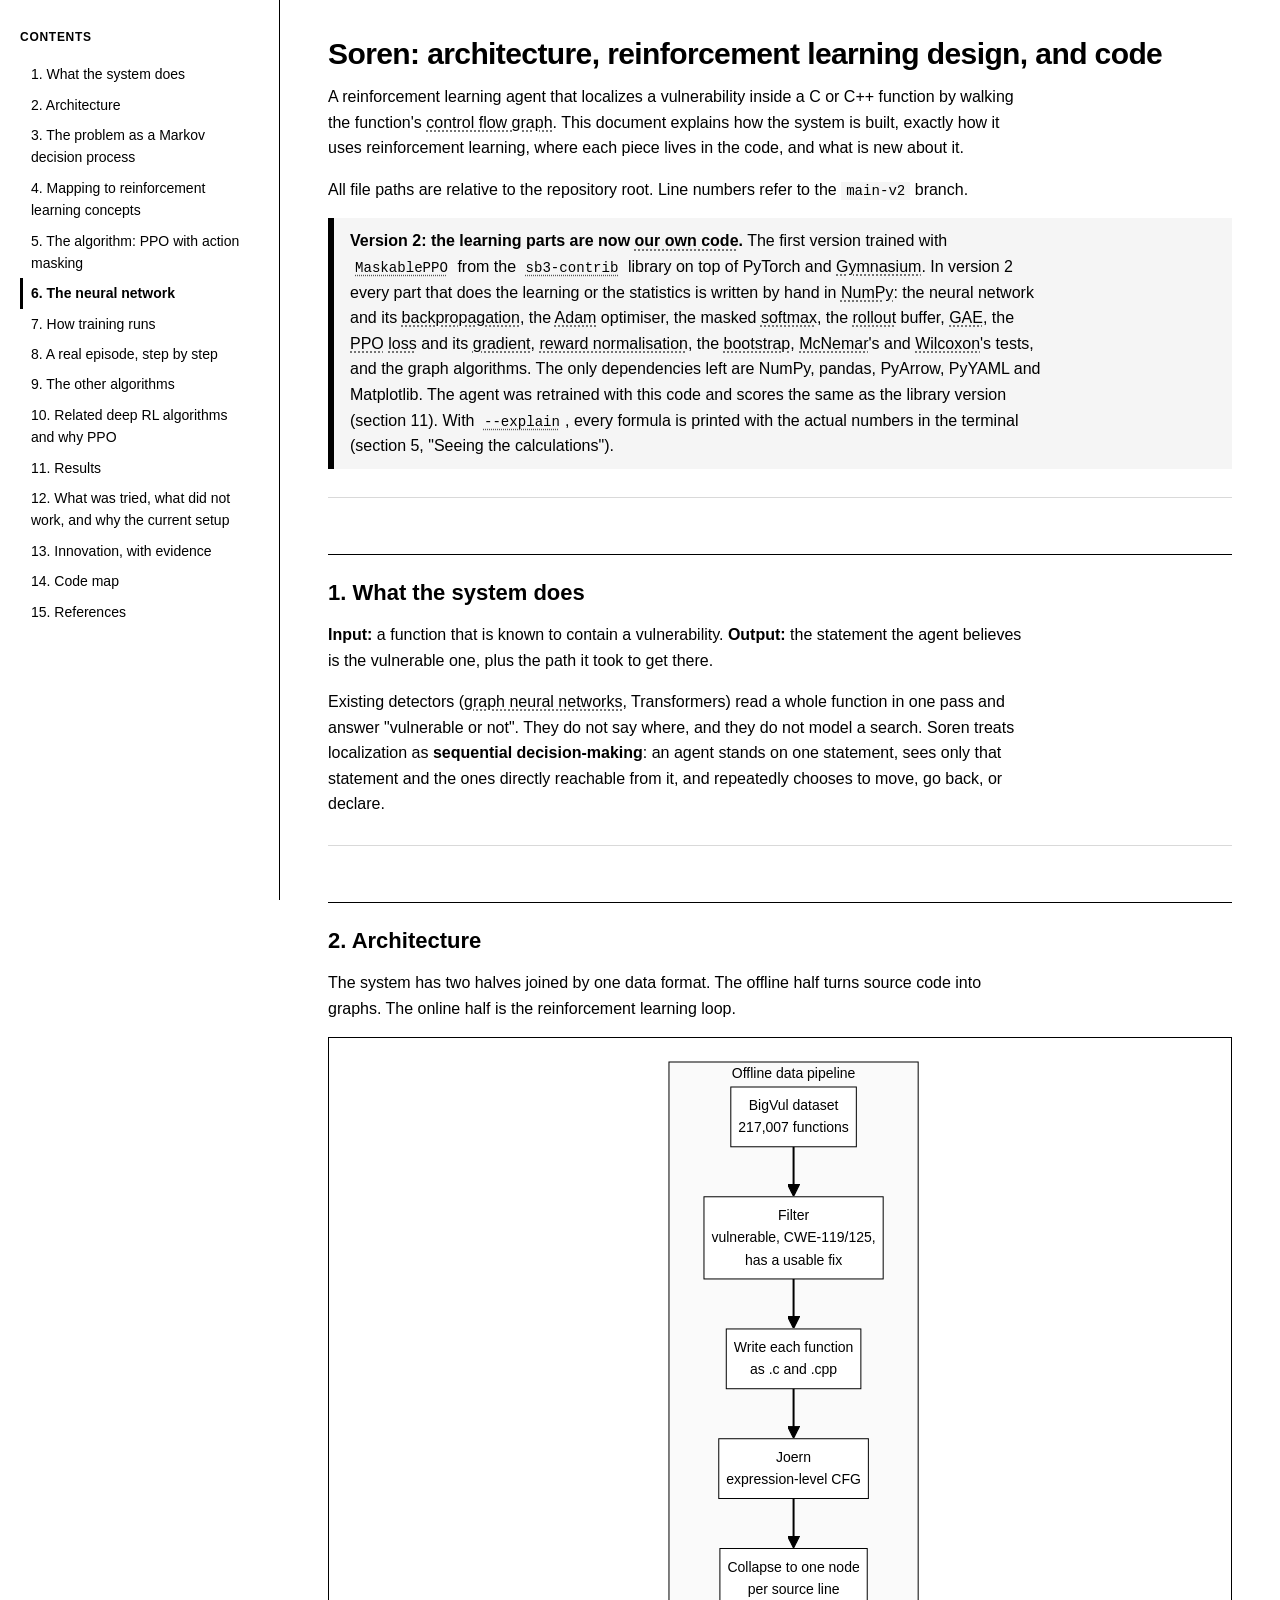
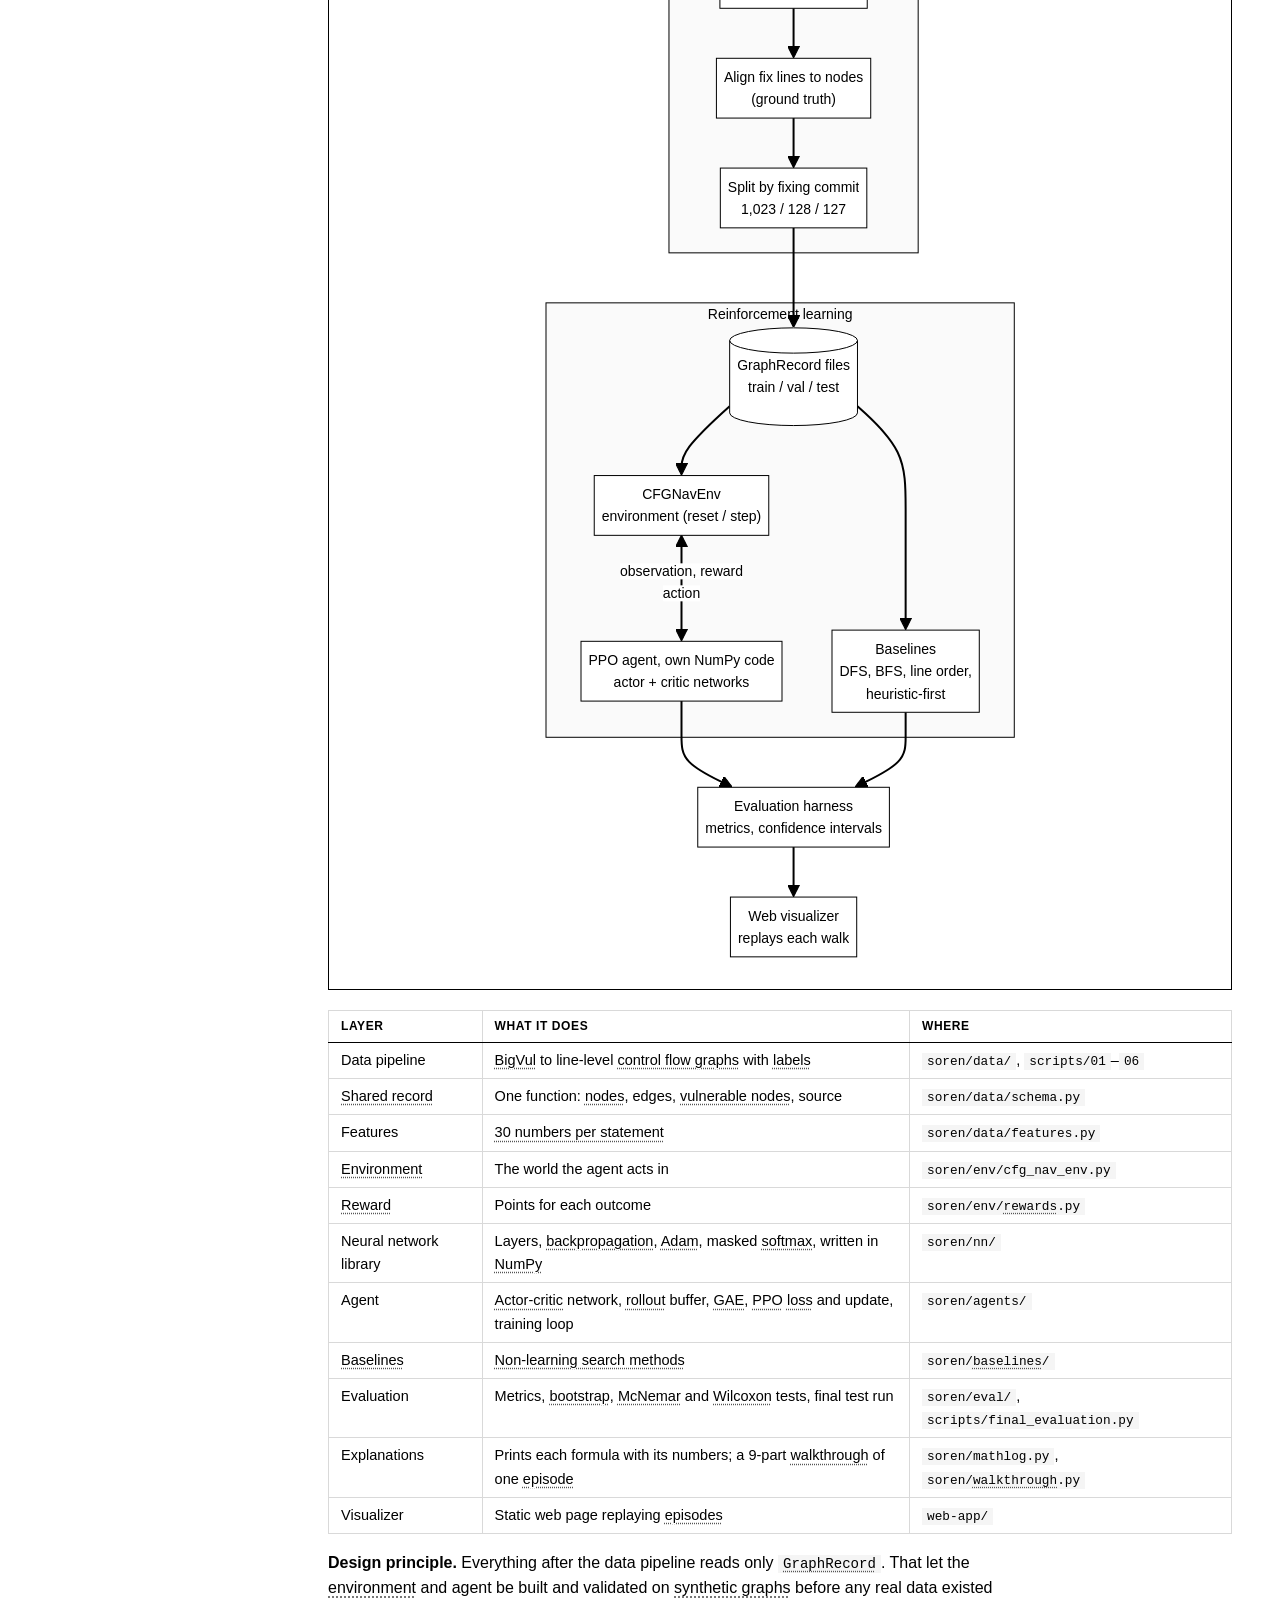
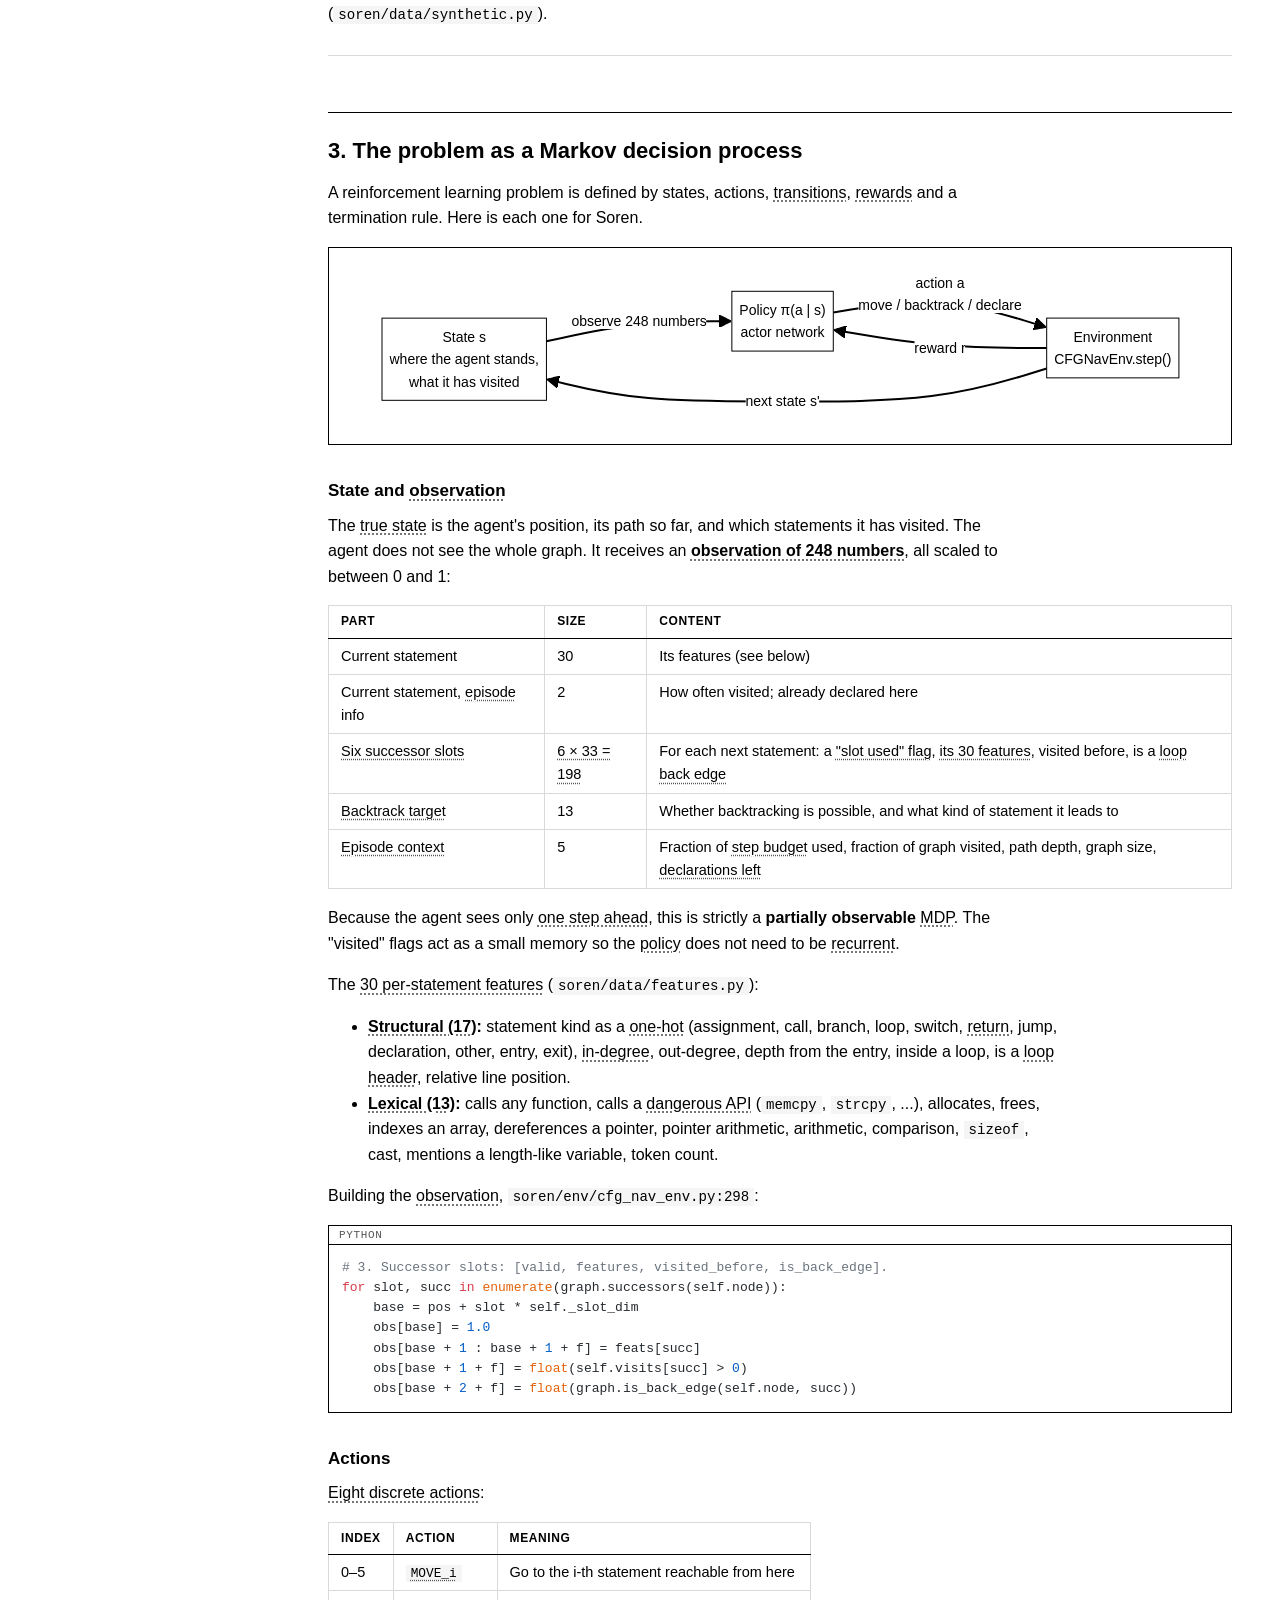
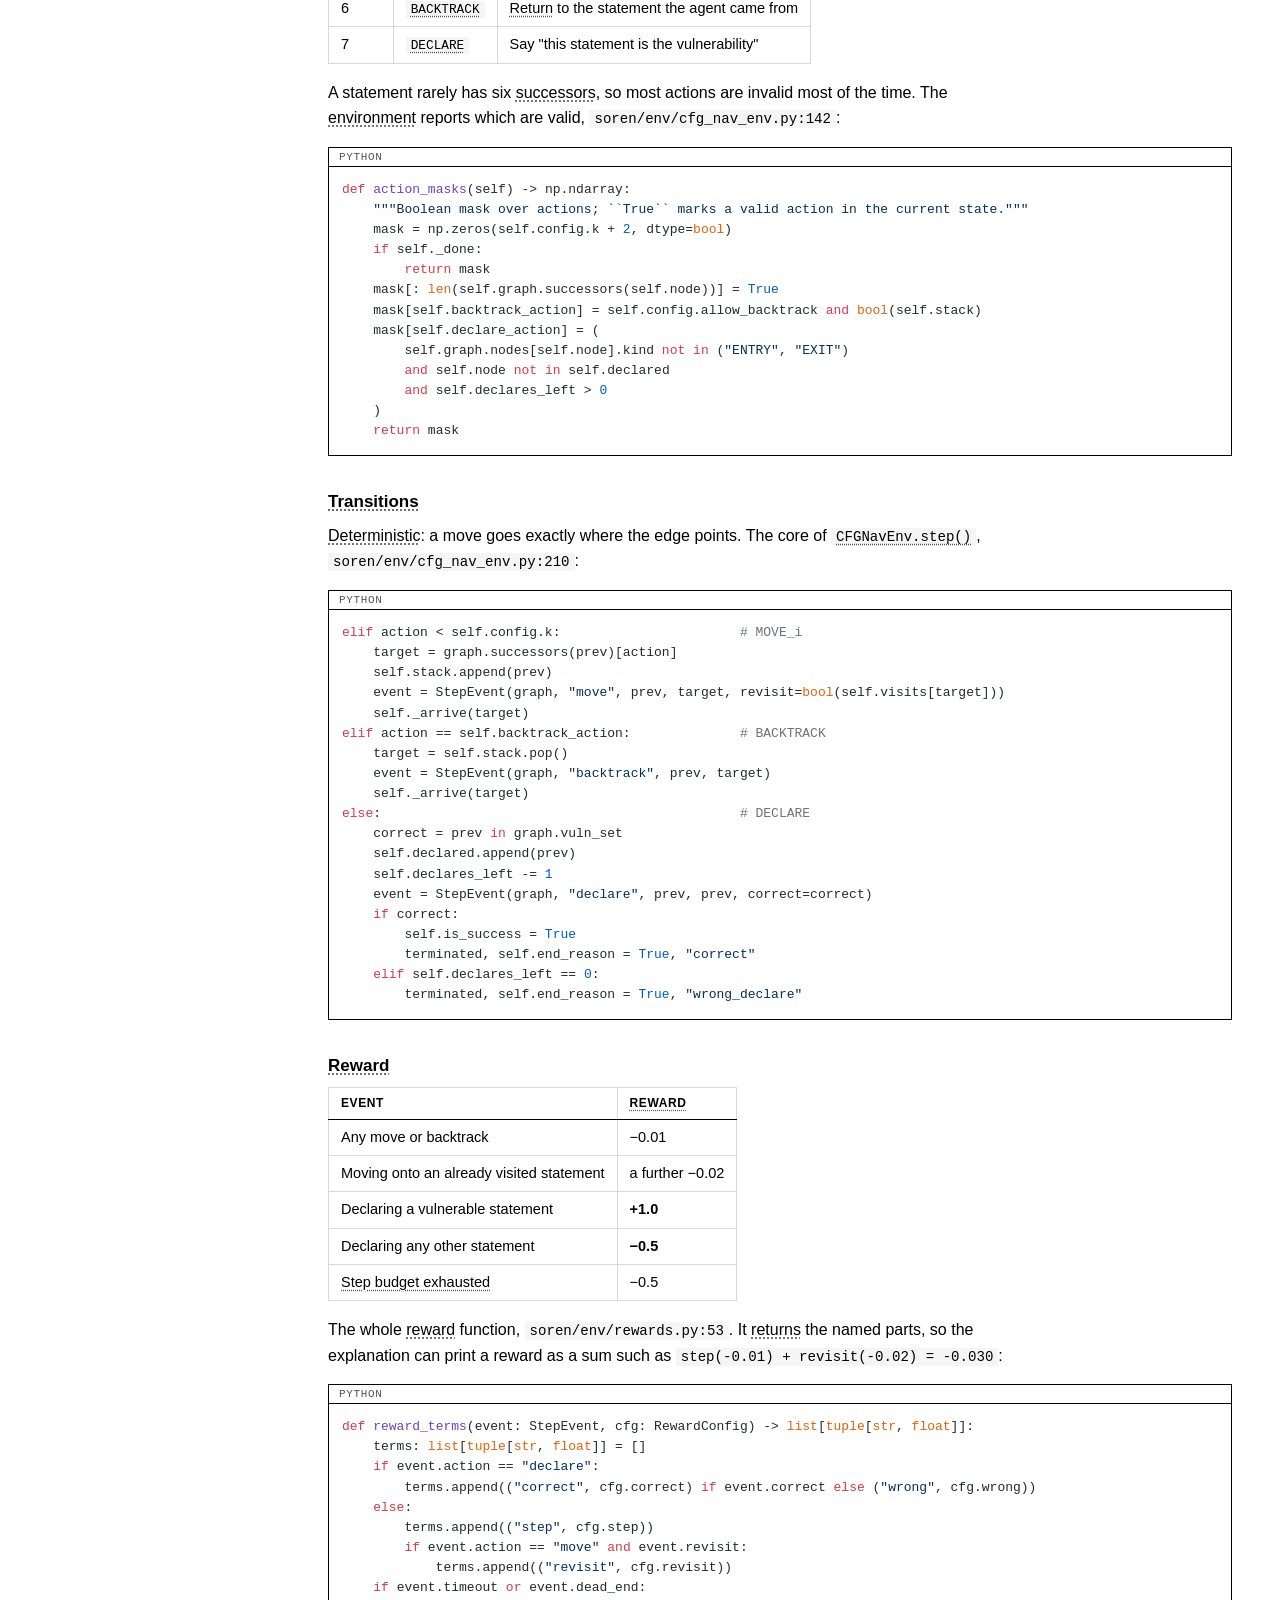
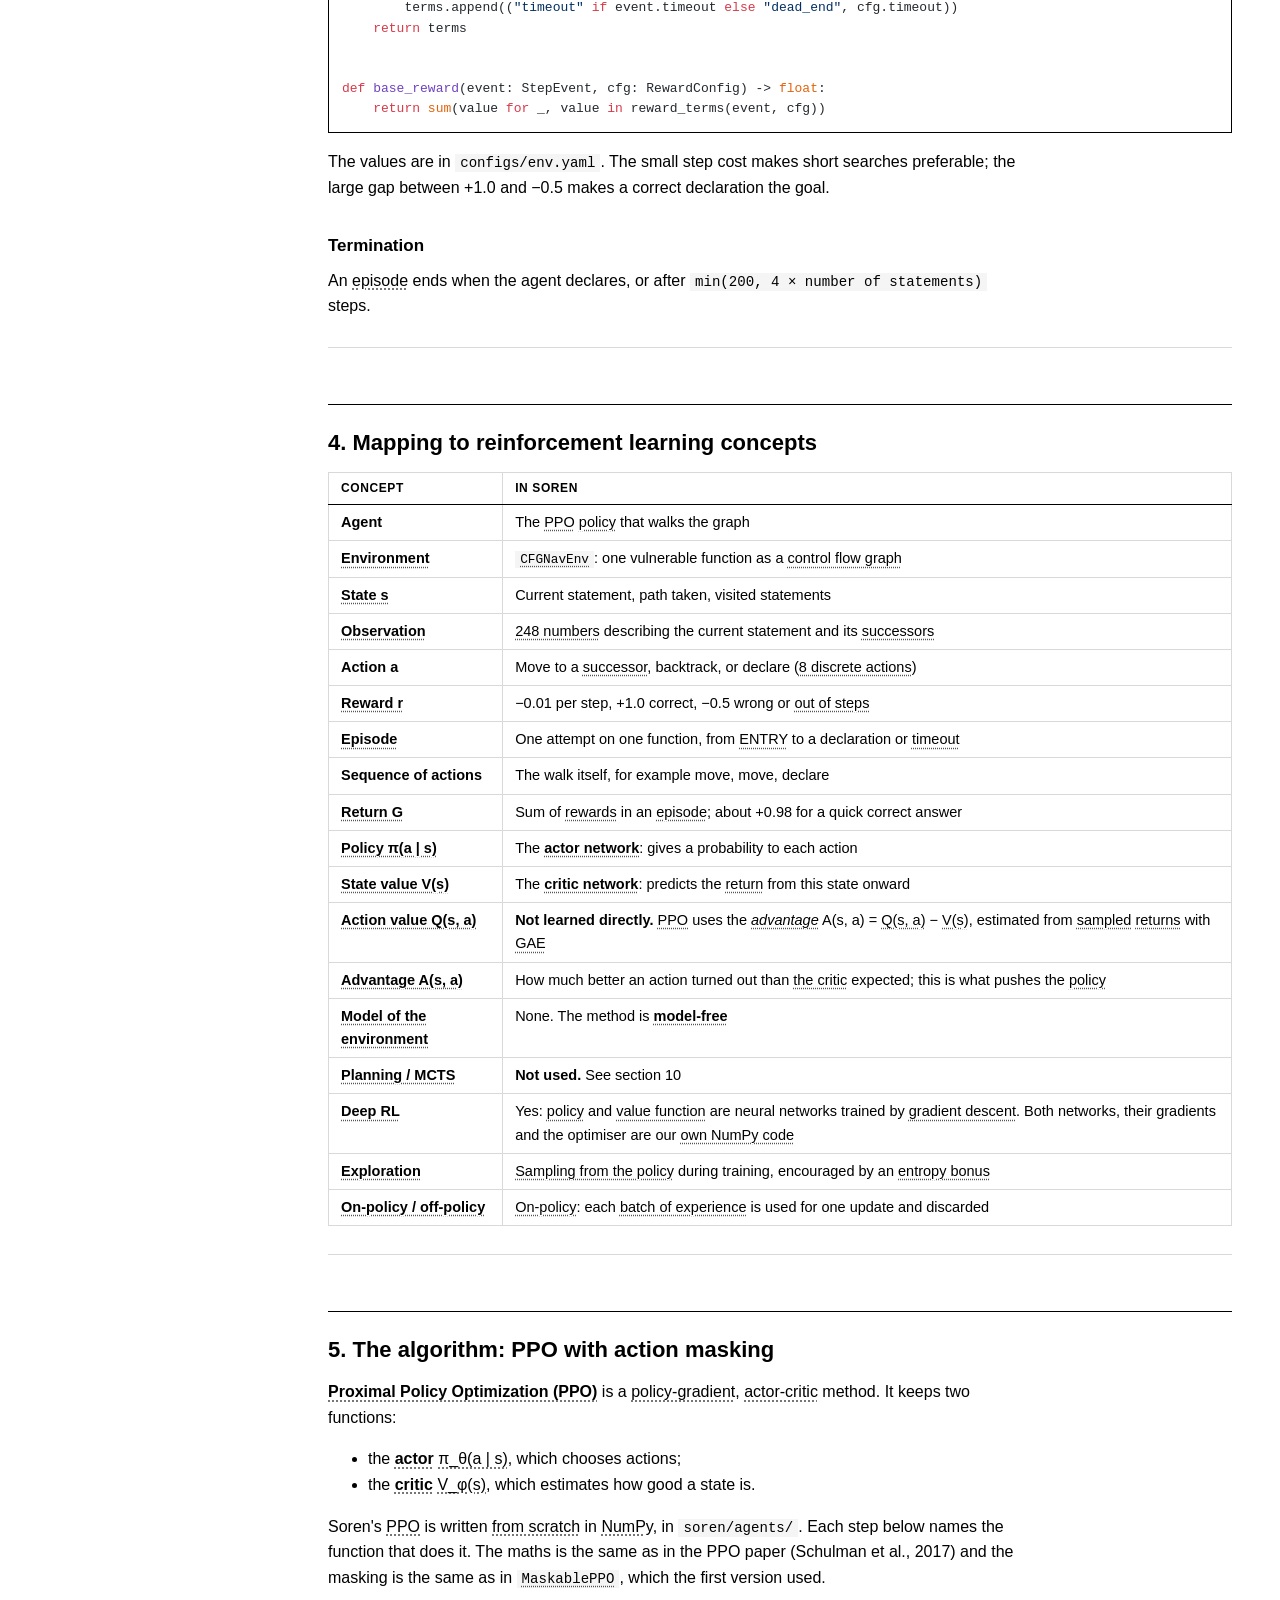
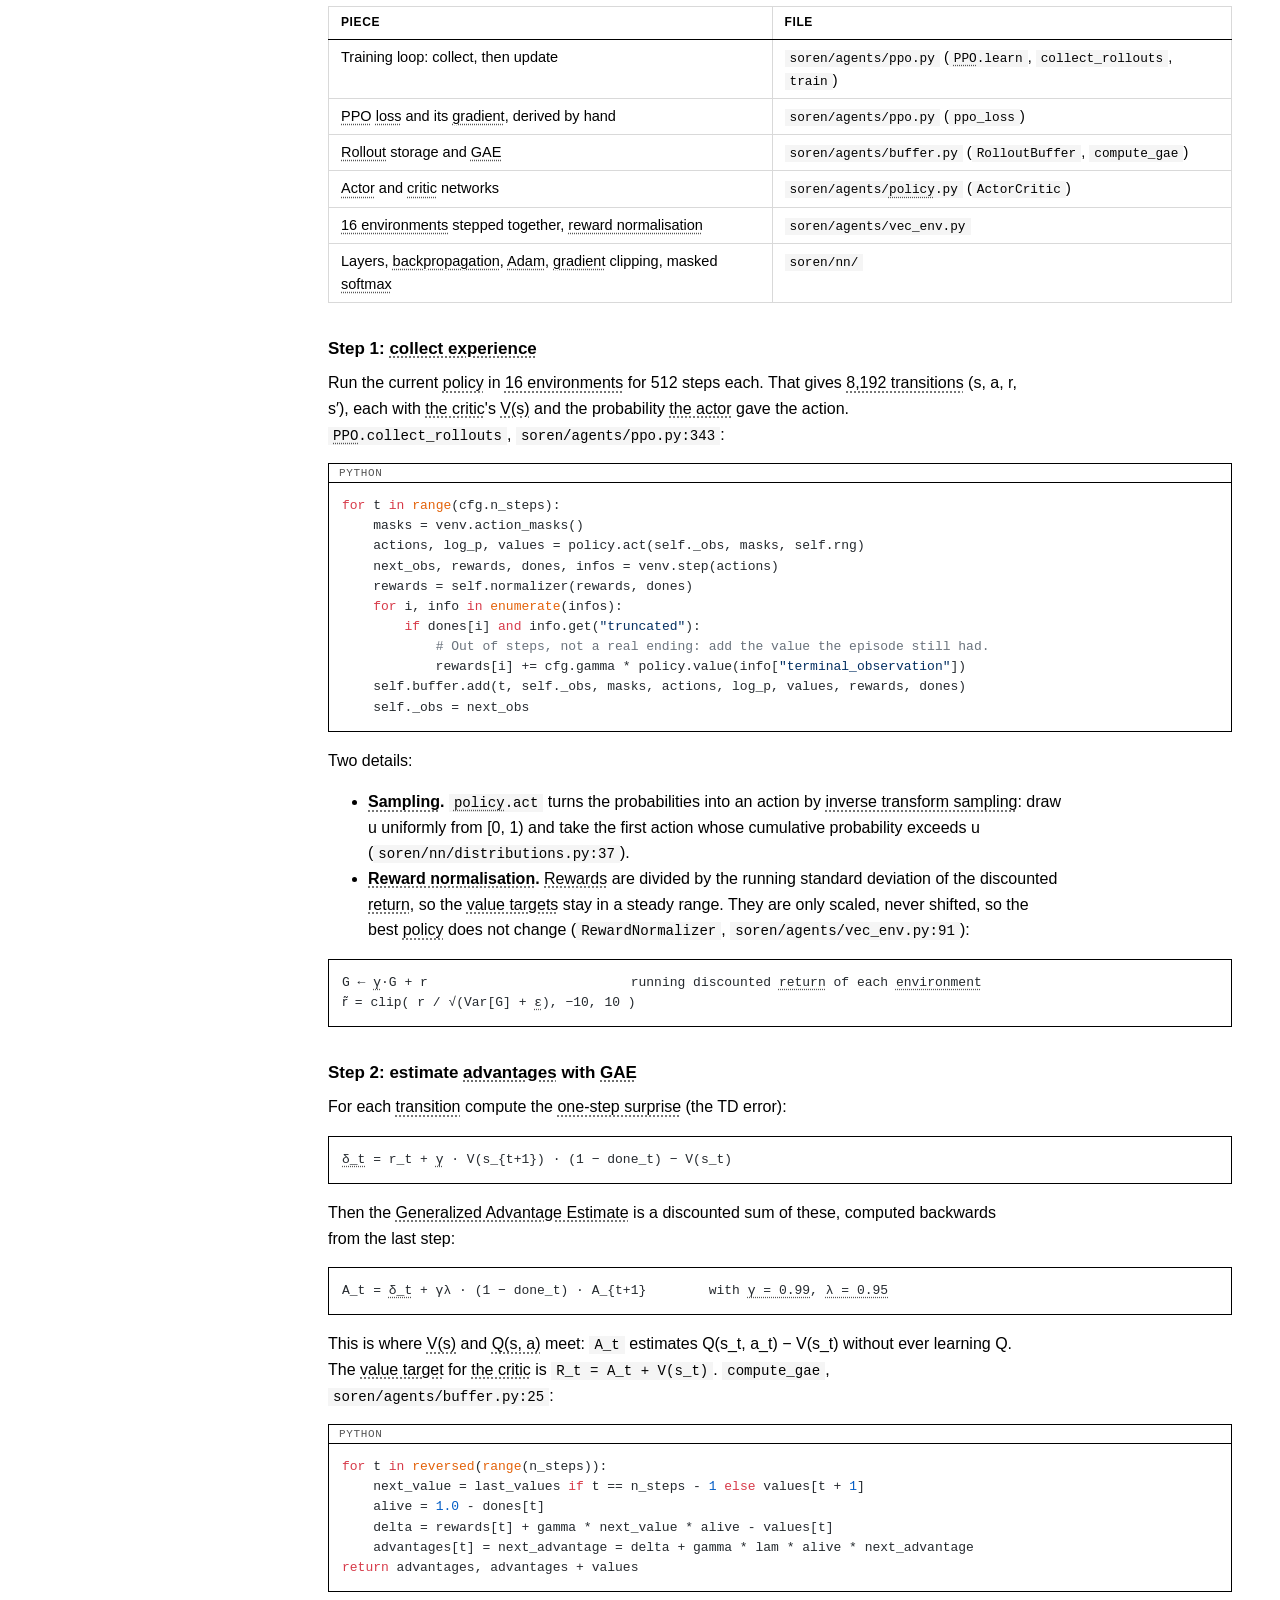
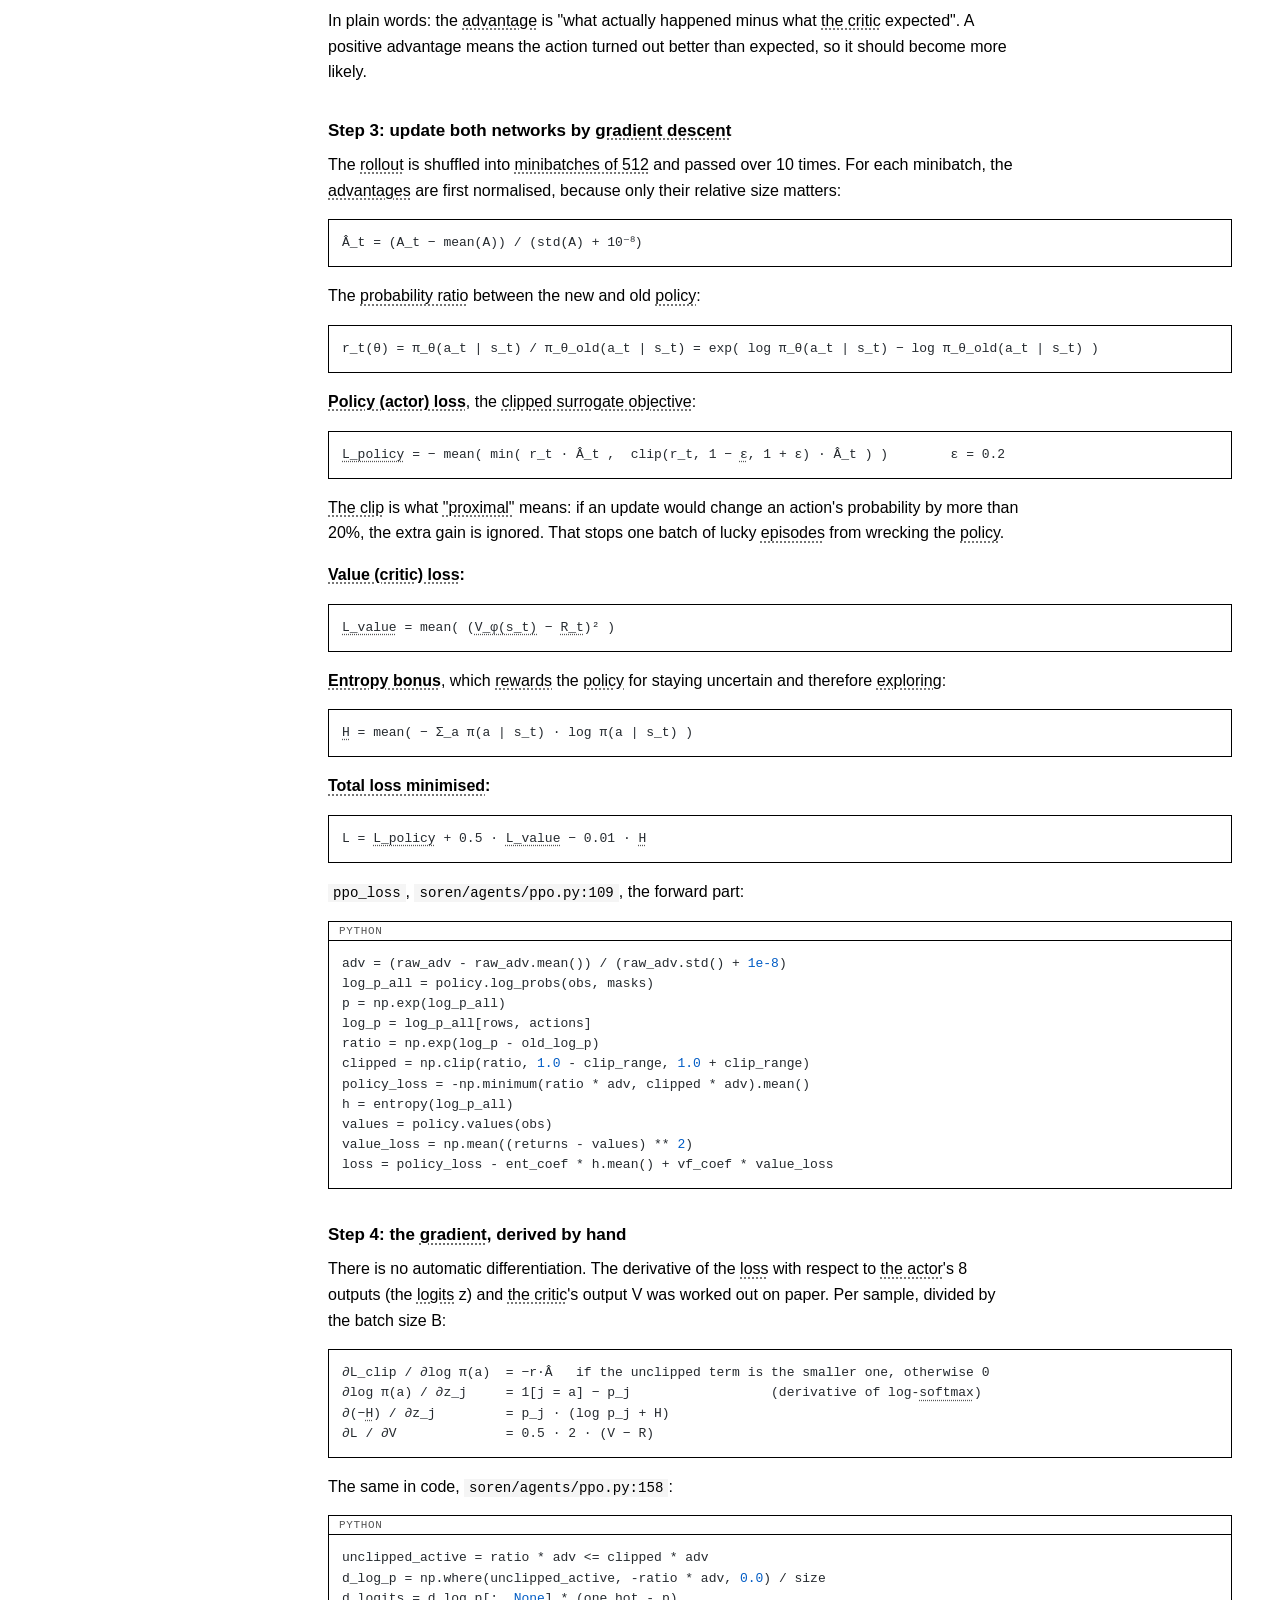
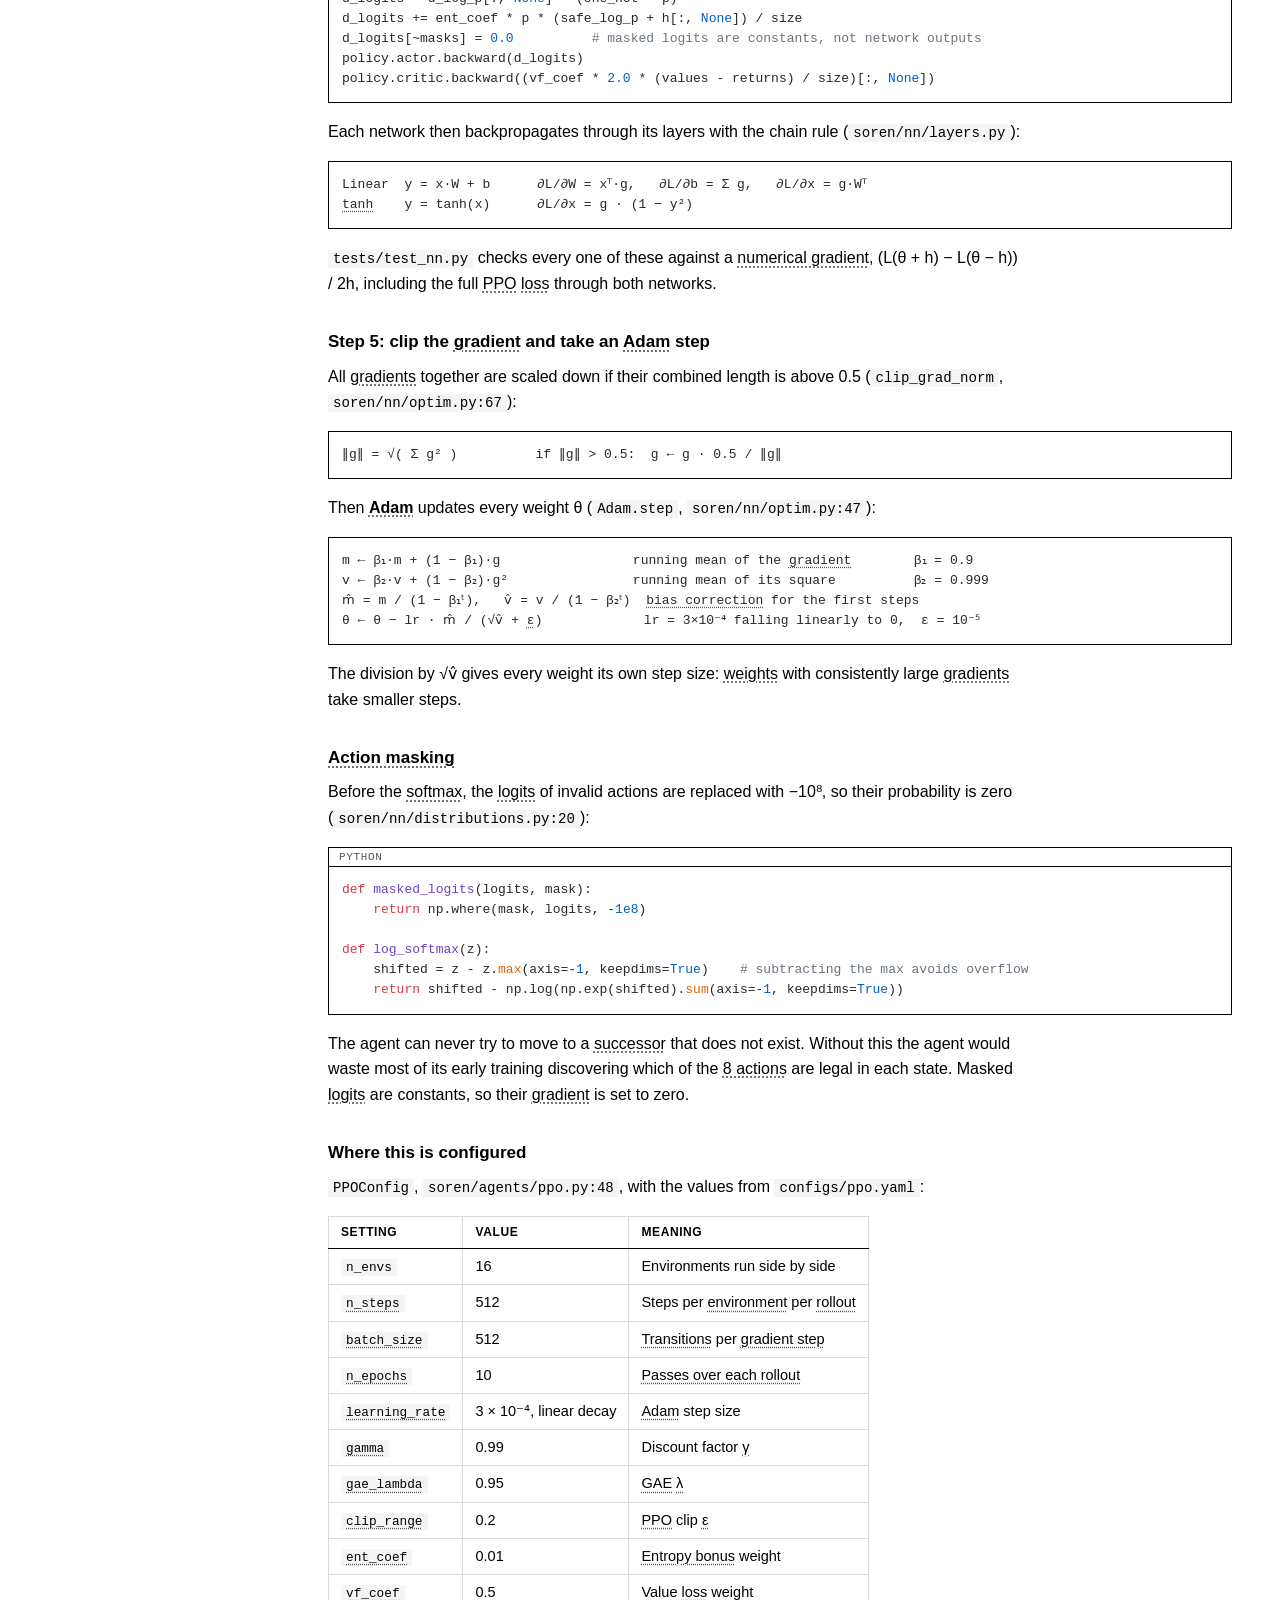
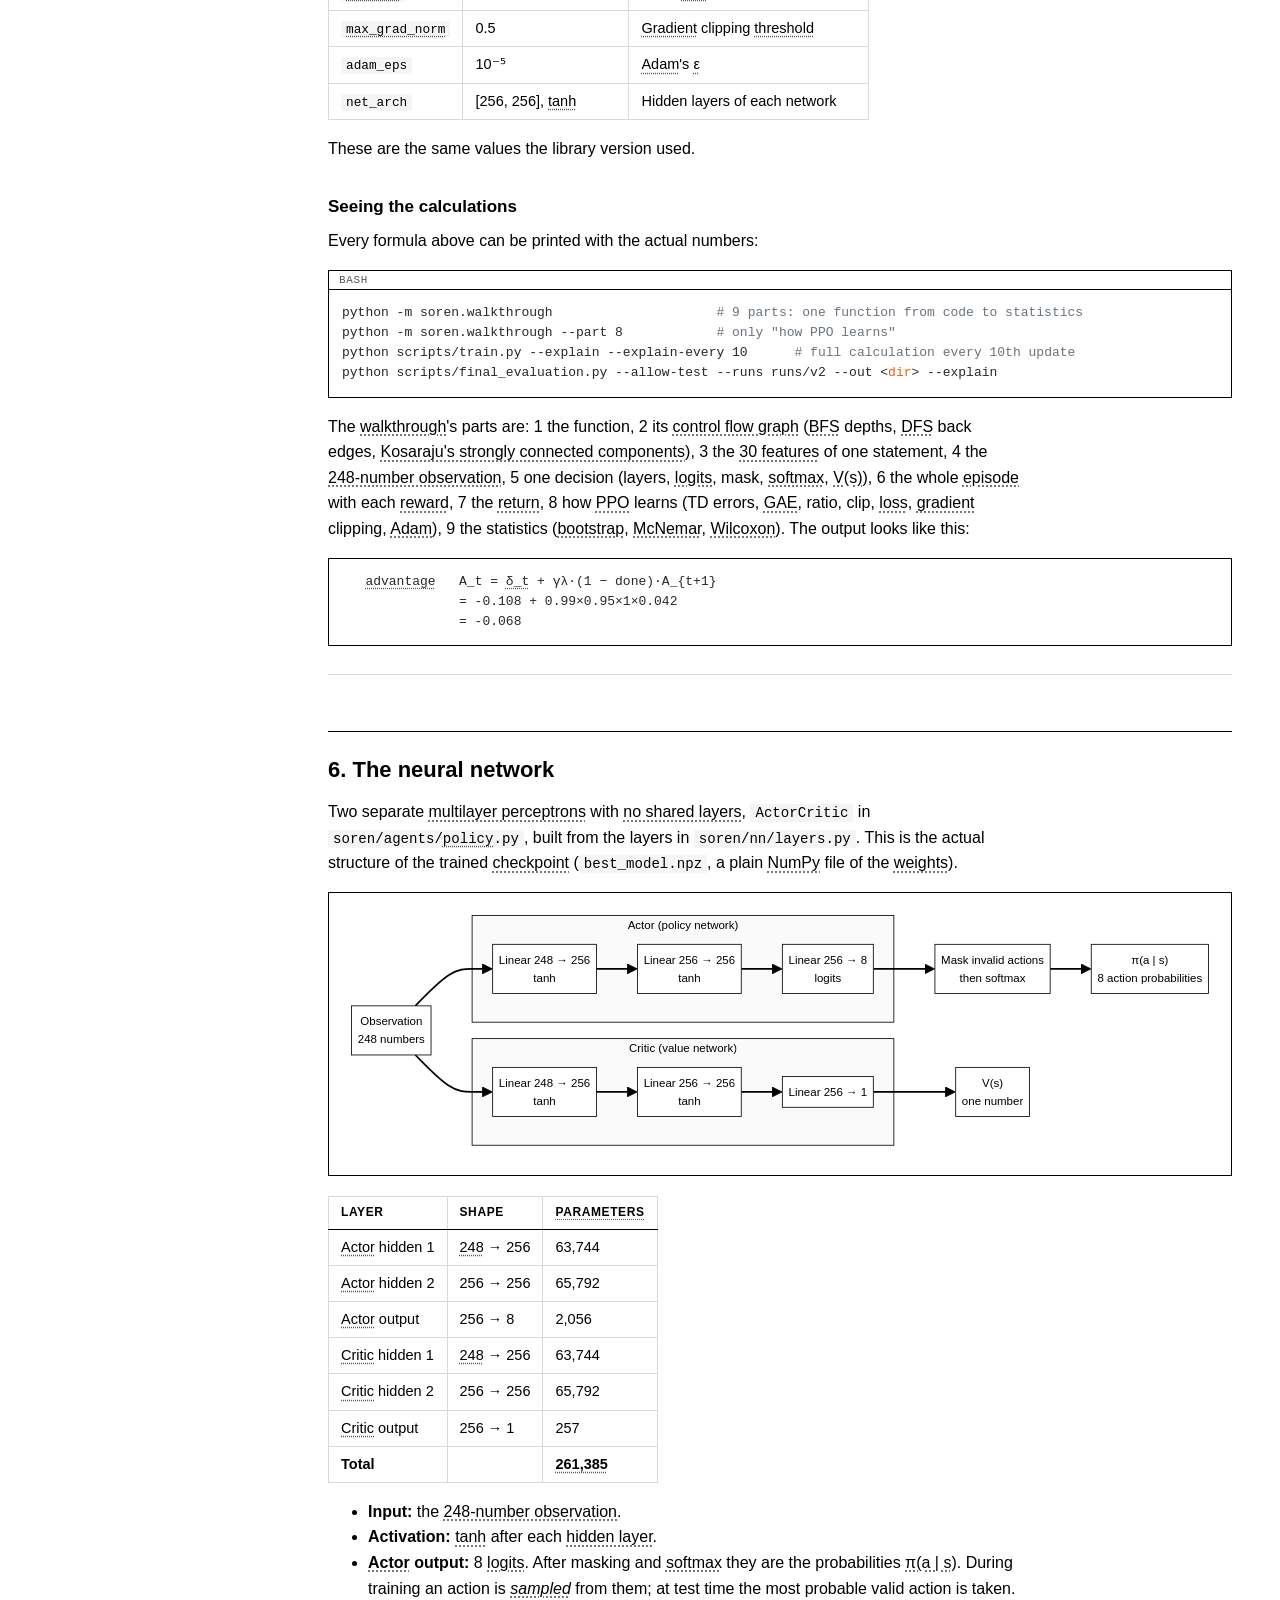
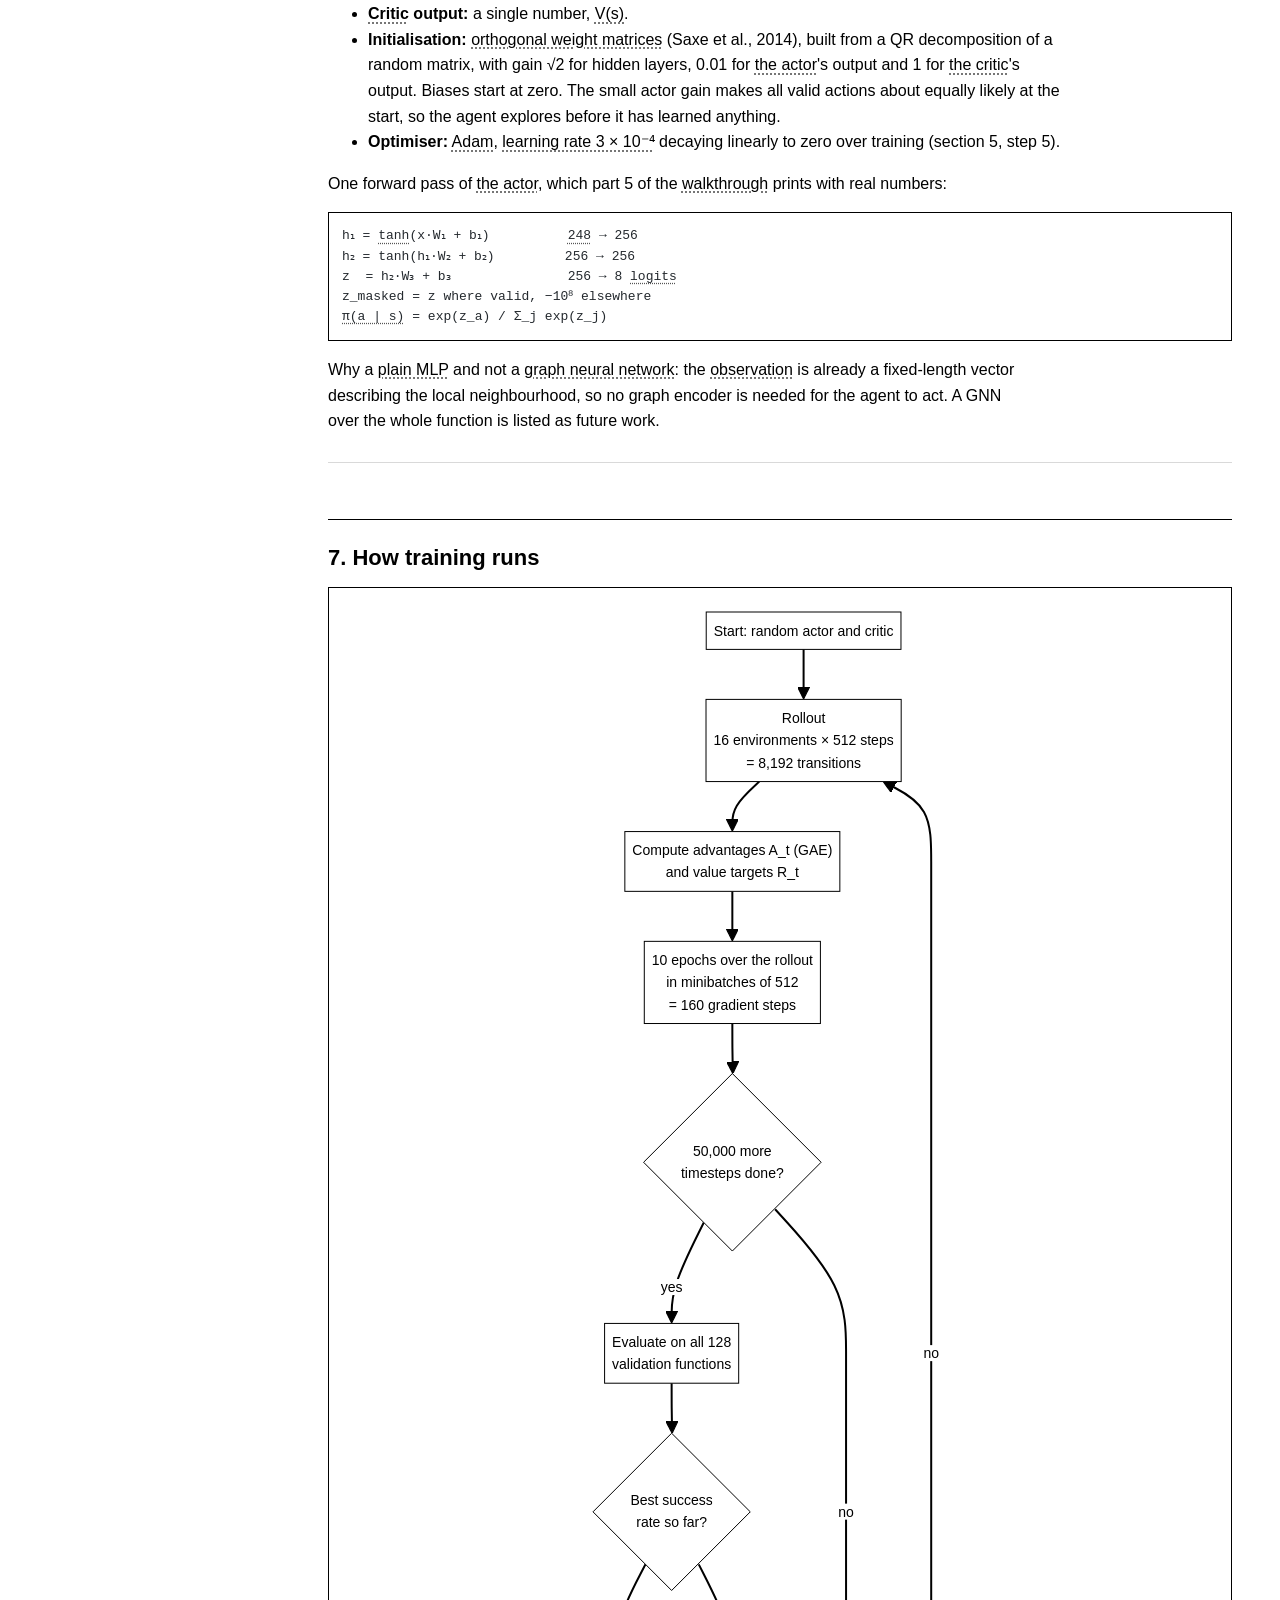
==== commit b9216461: "docs(site): describe the from-scratch PPO, network and statistics Update the notes for version 2: th" ====
--- a/index.html
+++ b/index.html
@@ -85,7 +85,17 @@
 exactly how it uses reinforcement learning, where each piece lives in the code, and what is
 new about it.
 
-All file paths are relative to the repository root. Line numbers refer to the `main` branch.
+All file paths are relative to the repository root. Line numbers refer to the `main-v2` branch.
+
+> **Version 2: the learning parts are now our own code.** The first version trained with
+> `MaskablePPO` from the `sb3-contrib` library on top of PyTorch and Gymnasium. In version 2
+> every part that does the learning or the statistics is written by hand in NumPy: the
+> neural network and its backpropagation, the Adam optimiser, the masked softmax, the rollout
+> buffer, GAE, the PPO loss and its gradient, reward normalisation, the bootstrap, McNemar's
+> and Wilcoxon's tests, and the graph algorithms. The only dependencies left are NumPy,
+> pandas, PyArrow, PyYAML and Matplotlib. The agent was retrained with this code and scores
+> the same as the library version (section 11). With `--explain`, every formula is printed
+> with the actual numbers in the terminal (section 5, "Seeing the calculations").
 
 ---
 
@@ -142,8 +152,8 @@
     G --> H[("GraphRecord files<br/>train / val / test")]
 
     subgraph ONLINE["Reinforcement learning"]
-        H --> I["CFGNavEnv<br/>Gymnasium environment"]
-        I <-->|"observation, reward<br/>action"| J["MaskablePPO agent<br/>actor + critic networks"]
+        H --> I["CFGNavEnv<br/>environment (reset / step)"]
+        I <-->|"observation, reward<br/>action"| J["PPO agent, own NumPy code<br/>actor + critic networks"]
         H --> K["Baselines<br/>DFS, BFS, line order,<br/>heuristic-first"]
     end
 
@@ -159,9 +169,11 @@
 | Features | 30 numbers per statement | `soren/data/features.py` |
 | Environment | The world the agent acts in | `soren/env/cfg_nav_env.py` |
 | Reward | Points for each outcome | `soren/env/rewards.py` |
-| Agent | PPO configuration, training loop, callbacks | `soren/agents/` |
+| Neural network library | Layers, backpropagation, Adam, masked softmax, written in NumPy | `soren/nn/` |
+| Agent | Actor-critic network, rollout buffer, GAE, PPO loss and update, training loop | `soren/agents/` |
 | Baselines | Non-learning search methods | `soren/baselines/` |
-| Evaluation | Metrics, statistics, final test run | `soren/eval/`, `scripts/final_evaluation.py` |
+| Evaluation | Metrics, bootstrap, McNemar and Wilcoxon tests, final test run | `soren/eval/`, `scripts/final_evaluation.py` |
+| Explanations | Prints each formula with its numbers; a 9-part walkthrough of one episode | `soren/mathlog.py`, `soren/walkthrough.py` |
 | Visualizer | Static web page replaying episodes | `web-app/` |
 
 **Design principle.** Everything after the data pipeline reads only `GraphRecord`. That let
@@ -209,7 +221,7 @@
   allocates, frees, indexes an array, dereferences a pointer, pointer arithmetic, arithmetic,
   comparison, `sizeof`, cast, mentions a length-like variable, token count.
 
-Building the observation, `soren/env/cfg_nav_env.py:279`:
+Building the observation, `soren/env/cfg_nav_env.py:298`:
 
 ```python
 # 3. Successor slots: [valid, features, visited_before, is_back_edge].
@@ -232,7 +244,7 @@
 | 7 | `DECLARE` | Say "this statement is the vulnerability" |
 
 A statement rarely has six successors, so most actions are invalid most of the time. The
-environment reports which are valid, `soren/env/cfg_nav_env.py:138`:
+environment reports which are valid, `soren/env/cfg_nav_env.py:142`:
 
 ```python
 def action_masks(self) -> np.ndarray:
@@ -253,7 +265,7 @@
 ### Transitions
 
 Deterministic: a move goes exactly where the edge points. The core of
-`CFGNavEnv.step()`, `soren/env/cfg_nav_env.py:204`:
+`CFGNavEnv.step()`, `soren/env/cfg_nav_env.py:210`:
 
 ```python
 elif action < self.config.k:                       # MOVE_i
@@ -287,21 +299,25 @@
 | Declaring any other statement | **−0.5** |
 | Step budget exhausted | −0.5 |
 
-The whole reward function, `soren/env/rewards.py:53`:
+The whole reward function, `soren/env/rewards.py:53`. It returns the named parts, so the
+explanation can print a reward as a sum such as `step(-0.01) + revisit(-0.02) = -0.030`:
 
 ```python
+def reward_terms(event: StepEvent, cfg: RewardConfig) -> list[tuple[str, float]]:
+    terms: list[tuple[str, float]] = []
+    if event.action == "declare":
+        terms.append(("correct", cfg.correct) if event.correct else ("wrong", cfg.wrong))
+    else:
+        terms.append(("step", cfg.step))
+        if event.action == "move" and event.revisit:
+            terms.append(("revisit", cfg.revisit))
+    if event.timeout or event.dead_end:
+        terms.append(("timeout" if event.timeout else "dead_end", cfg.timeout))
+    return terms
+
+
 def base_reward(event: StepEvent, cfg: RewardConfig) -> float:
-    """The unshaped reward for one step."""
-    reward = 0.0
-    if event.action == "declare":
-        reward += cfg.correct if event.correct else cfg.wrong
-    else:
-        reward += cfg.step
-        if event.action == "move" and event.revisit:
-            reward += cfg.revisit
-    if event.timeout or event.dead_end:
-        reward += cfg.timeout
-    return reward
+    return sum(value for _, value in reward_terms(event, cfg))
 ```
 
 The values are in `configs/env.yaml`. The small step cost makes short searches preferable;
@@ -332,7 +348,7 @@
 | **Advantage A(s, a)** | How much better an action turned out than the critic expected; this is what pushes the policy |
 | **Model of the environment** | None. The method is **model-free** |
 | **Planning / MCTS** | **Not used.** See section 10 |
-| **Deep RL** | Yes: policy and value function are neural networks trained by gradient descent |
+| **Deep RL** | Yes: policy and value function are neural networks trained by gradient descent. Both networks, their gradients and the optimiser are our own NumPy code |
 | **Exploration** | Sampling from the policy during training, encouraged by an entropy bonus |
 | **On-policy / off-policy** | On-policy: each batch of experience is used for one update and discarded |
 
@@ -346,43 +362,105 @@
 - the **actor** π_θ(a | s), which chooses actions;
 - the **critic** V_φ(s), which estimates how good a state is.
 
-Soren uses `MaskablePPO` from the `sb3-contrib` library, which is PPO plus support for
-invalid-action masks.
+Soren's PPO is written from scratch in NumPy, in `soren/agents/`. Each step below names the
+function that does it. The maths is the same as in the PPO paper (Schulman et al., 2017) and
+the masking is the same as in `MaskablePPO`, which the first version used.
+
+| Piece | File |
+|---|---|
+| Training loop: collect, then update | `soren/agents/ppo.py` (`PPO.learn`, `collect_rollouts`, `train`) |
+| PPO loss and its gradient, derived by hand | `soren/agents/ppo.py` (`ppo_loss`) |
+| Rollout storage and GAE | `soren/agents/buffer.py` (`RolloutBuffer`, `compute_gae`) |
+| Actor and critic networks | `soren/agents/policy.py` (`ActorCritic`) |
+| 16 environments stepped together, reward normalisation | `soren/agents/vec_env.py` |
+| Layers, backpropagation, Adam, gradient clipping, masked softmax | `soren/nn/` |
 
 ### Step 1: collect experience
 
 Run the current policy in 16 environments for 512 steps each. That gives 8,192 transitions
 (s, a, r, s′), each with the critic's V(s) and the probability the actor gave the action.
+`PPO.collect_rollouts`, `soren/agents/ppo.py:343`:
+
+```python
+for t in range(cfg.n_steps):
+    masks = venv.action_masks()
+    actions, log_p, values = policy.act(self._obs, masks, self.rng)
+    next_obs, rewards, dones, infos = venv.step(actions)
+    rewards = self.normalizer(rewards, dones)
+    for i, info in enumerate(infos):
+        if dones[i] and info.get("truncated"):
+            # Out of steps, not a real ending: add the value the episode still had.
+            rewards[i] += cfg.gamma * policy.value(info["terminal_observation"])
+    self.buffer.add(t, self._obs, masks, actions, log_p, values, rewards, dones)
+    self._obs = next_obs
+```
+
+Two details:
+
+- **Sampling.** `policy.act` turns the probabilities into an action by inverse transform
+  sampling: draw u uniformly from [0, 1) and take the first action whose cumulative
+  probability exceeds u (`soren/nn/distributions.py:37`).
+- **Reward normalisation.** Rewards are divided by the running standard deviation of the
+  discounted return, so the value targets stay in a steady range. They are only scaled,
+  never shifted, so the best policy does not change (`RewardNormalizer`,
+  `soren/agents/vec_env.py:91`):
+
+```
+G ← γ·G + r                          running discounted return of each environment
+r̃ = clip( r / √(Var[G] + ε), −10, 10 )
+```
 
 ### Step 2: estimate advantages with GAE
 
 For each transition compute the one-step surprise (the TD error):
 
 ```
-δ_t = r_t + γ · V(s_{t+1}) − V(s_t)
-```
-
-Then the Generalized Advantage Estimate is a discounted sum of these:
-
-```
-A_t = δ_t + (γλ) · δ_{t+1} + (γλ)² · δ_{t+2} + ...        with γ = 0.99, λ = 0.95
+δ_t = r_t + γ · V(s_{t+1}) · (1 − done_t) − V(s_t)
+```
+
+Then the Generalized Advantage Estimate is a discounted sum of these, computed backwards from
+the last step:
+
+```
+A_t = δ_t + γλ · (1 − done_t) · A_{t+1}        with γ = 0.99, λ = 0.95
 ```
 
 This is where V(s) and Q(s, a) meet: `A_t` estimates Q(s_t, a_t) − V(s_t) without ever
 learning Q. The value target for the critic is `R_t = A_t + V(s_t)`.
+`compute_gae`, `soren/agents/buffer.py:25`:
+
+```python
+for t in reversed(range(n_steps)):
+    next_value = last_values if t == n_steps - 1 else values[t + 1]
+    alive = 1.0 - dones[t]
+    delta = rewards[t] + gamma * next_value * alive - values[t]
+    advantages[t] = next_advantage = delta + gamma * lam * alive * next_advantage
+return advantages, advantages + values
+```
+
+In plain words: the advantage is "what actually happened minus what the critic expected".
+A positive advantage means the action turned out better than expected, so it should become
+more likely.
 
 ### Step 3: update both networks by gradient descent
 
+The rollout is shuffled into minibatches of 512 and passed over 10 times. For each minibatch,
+the advantages are first normalised, because only their relative size matters:
+
+```
+Â_t = (A_t − mean(A)) / (std(A) + 10⁻⁸)
+```
+
 The probability ratio between the new and old policy:
 
 ```
-ρ_t(θ) = π_θ(a_t | s_t) / π_θ_old(a_t | s_t)
+r_t(θ) = π_θ(a_t | s_t) / π_θ_old(a_t | s_t) = exp( log π_θ(a_t | s_t) − log π_θ_old(a_t | s_t) )
 ```
 
 **Policy (actor) loss**, the clipped surrogate objective:
 
 ```
-L_policy = − mean( min( ρ_t · A_t ,  clip(ρ_t, 1 − ε, 1 + ε) · A_t ) )        ε = 0.2
+L_policy = − mean( min( r_t · Â_t ,  clip(r_t, 1 − ε, 1 + ε) · Â_t ) )        ε = 0.2
 ```
 
 The clip is what "proximal" means: if an update would change an action's probability by more
@@ -398,7 +476,7 @@
 **Entropy bonus**, which rewards the policy for staying uncertain and therefore exploring:
 
 ```
-H = mean( entropy of π_θ(· | s_t) )
+H = mean( − Σ_a π(a | s_t) · log π(a | s_t) )
 ```
 
 **Total loss minimised:**
@@ -407,51 +485,150 @@
 L = L_policy + 0.5 · L_value − 0.01 · H
 ```
 
-Gradients of `L` are computed by backpropagation through both networks, clipped to a norm of
-0.5, and applied with the **Adam** optimiser.
+`ppo_loss`, `soren/agents/ppo.py:109`, the forward part:
+
+```python
+adv = (raw_adv - raw_adv.mean()) / (raw_adv.std() + 1e-8)
+log_p_all = policy.log_probs(obs, masks)
+p = np.exp(log_p_all)
+log_p = log_p_all[rows, actions]
+ratio = np.exp(log_p - old_log_p)
+clipped = np.clip(ratio, 1.0 - clip_range, 1.0 + clip_range)
+policy_loss = -np.minimum(ratio * adv, clipped * adv).mean()
+h = entropy(log_p_all)
+values = policy.values(obs)
+value_loss = np.mean((returns - values) ** 2)
+loss = policy_loss - ent_coef * h.mean() + vf_coef * value_loss
+```
+
+### Step 4: the gradient, derived by hand
+
+There is no automatic differentiation. The derivative of the loss with respect to the
+actor's 8 outputs (the logits z) and the critic's output V was worked out on paper. Per
+sample, divided by the batch size B:
+
+```
+∂L_clip / ∂log π(a)  = −r·Â   if the unclipped term is the smaller one, otherwise 0
+∂log π(a) / ∂z_j     = 1[j = a] − p_j                  (derivative of log-softmax)
+∂(−H) / ∂z_j         = p_j · (log p_j + H)
+∂L / ∂V              = 0.5 · 2 · (V − R)
+```
+
+The same in code, `soren/agents/ppo.py:158`:
+
+```python
+unclipped_active = ratio * adv <= clipped * adv
+d_log_p = np.where(unclipped_active, -ratio * adv, 0.0) / size
+d_logits = d_log_p[:, None] * (one_hot - p)
+d_logits += ent_coef * p * (safe_log_p + h[:, None]) / size
+d_logits[~masks] = 0.0          # masked logits are constants, not network outputs
+policy.actor.backward(d_logits)
+policy.critic.backward((vf_coef * 2.0 * (values - returns) / size)[:, None])
+```
+
+Each network then backpropagates through its layers with the chain rule
+(`soren/nn/layers.py`):
+
+```
+Linear  y = x·W + b      ∂L/∂W = xᵀ·g,   ∂L/∂b = Σ g,   ∂L/∂x = g·Wᵀ
+tanh    y = tanh(x)      ∂L/∂x = g · (1 − y²)
+```
+
+`tests/test_nn.py` checks every one of these against a numerical gradient,
+(L(θ + h) − L(θ − h)) / 2h, including the full PPO loss through both networks.
+
+### Step 5: clip the gradient and take an Adam step
+
+All gradients together are scaled down if their combined length is above 0.5
+(`clip_grad_norm`, `soren/nn/optim.py:67`):
+
+```
+‖g‖ = √( Σ g² )          if ‖g‖ > 0.5:  g ← g · 0.5 / ‖g‖
+```
+
+Then **Adam** updates every weight θ (`Adam.step`, `soren/nn/optim.py:47`):
+
+```
+m ← β₁·m + (1 − β₁)·g                 running mean of the gradient        β₁ = 0.9
+v ← β₂·v + (1 − β₂)·g²                running mean of its square          β₂ = 0.999
+m̂ = m / (1 − β₁ᵗ),   v̂ = v / (1 − β₂ᵗ)  bias correction for the first steps
+θ ← θ − lr · m̂ / (√v̂ + ε)             lr = 3×10⁻⁴ falling linearly to 0,  ε = 10⁻⁵
+```
+
+The division by √v̂ gives every weight its own step size: weights with consistently large
+gradients take smaller steps.
 
 ### Action masking
 
-Before sampling, the logits of invalid actions are set to a very large negative number, so
-their probability is zero. The agent can never try to move to a successor that does not
-exist. Without this the agent would waste most of its early training discovering which of the
-8 actions are legal in each state.
+Before the softmax, the logits of invalid actions are replaced with −10⁸, so their
+probability is zero (`soren/nn/distributions.py:20`):
+
+```python
+def masked_logits(logits, mask):
+    return np.where(mask, logits, -1e8)
+
+def log_softmax(z):
+    shifted = z - z.max(axis=-1, keepdims=True)    # subtracting the max avoids overflow
+    return shifted - np.log(np.exp(shifted).sum(axis=-1, keepdims=True))
+```
+
+The agent can never try to move to a successor that does not exist. Without this the agent
+would waste most of its early training discovering which of the 8 actions are legal in each
+state. Masked logits are constants, so their gradient is set to zero.
 
 ### Where this is configured
 
-`soren/agents/ppo.py:87`:
-
-```python
-def build_model(venv, cfg, seed=0, tensorboard_log=None) -> MaskablePPO:
-    return MaskablePPO(
-        "MlpPolicy",
-        venv,
-        n_steps=cfg.n_steps,                 # 512 steps per environment per rollout
-        batch_size=cfg.batch_size,           # 512 transitions per gradient step
-        n_epochs=cfg.n_epochs,               # 10 passes over each rollout
-        learning_rate=learning_rate_schedule(cfg),
-        gamma=cfg.gamma,                     # 0.99
-        gae_lambda=cfg.gae_lambda,           # 0.95
-        clip_range=cfg.clip_range,           # 0.2
-        ent_coef=cfg.ent_coef,               # 0.01
-        vf_coef=cfg.vf_coef,                 # 0.5
-        max_grad_norm=cfg.max_grad_norm,     # 0.5
-        policy_kwargs={
-            "net_arch": {"pi": list(cfg.net_arch), "vf": list(cfg.net_arch)},
-            "activation_fn": _ACTIVATIONS[cfg.activation],
-        },
-        ...
-    )
-```
-
-The values come from `configs/ppo.yaml`. (The comments above are added here for explanation.)
+`PPOConfig`, `soren/agents/ppo.py:48`, with the values from `configs/ppo.yaml`:
+
+| Setting | Value | Meaning |
+|---|---|---|
+| `n_envs` | 16 | Environments run side by side |
+| `n_steps` | 512 | Steps per environment per rollout |
+| `batch_size` | 512 | Transitions per gradient step |
+| `n_epochs` | 10 | Passes over each rollout |
+| `learning_rate` | 3 × 10⁻⁴, linear decay | Adam step size |
+| `gamma` | 0.99 | Discount factor γ |
+| `gae_lambda` | 0.95 | GAE λ |
+| `clip_range` | 0.2 | PPO clip ε |
+| `ent_coef` | 0.01 | Entropy bonus weight |
+| `vf_coef` | 0.5 | Value loss weight |
+| `max_grad_norm` | 0.5 | Gradient clipping threshold |
+| `adam_eps` | 10⁻⁵ | Adam's ε |
+| `net_arch` | [256, 256], tanh | Hidden layers of each network |
+
+These are the same values the library version used.
+
+### Seeing the calculations
+
+Every formula above can be printed with the actual numbers:
+
+```bash
+python -m soren.walkthrough                     # 9 parts: one function from code to statistics
+python -m soren.walkthrough --part 8            # only "how PPO learns"
+python scripts/train.py --explain --explain-every 10      # full calculation every 10th update
+python scripts/final_evaluation.py --allow-test --runs runs/v2 --out <dir> --explain
+```
+
+The walkthrough's parts are: 1 the function, 2 its control flow graph (BFS depths, DFS back
+edges, Kosaraju's strongly connected components), 3 the 30 features of one statement, 4 the
+248-number observation, 5 one decision (layers, logits, mask, softmax, V(s)), 6 the whole
+episode with each reward, 7 the return, 8 how PPO learns (TD errors, GAE, ratio, clip, loss,
+gradient clipping, Adam), 9 the statistics (bootstrap, McNemar, Wilcoxon). The output looks
+like this:
+
+```
+   advantage   A_t = δ_t + γλ·(1 − done)·A_{t+1}
+               = -0.108 + 0.99×0.95×1×0.042
+               = -0.068
+```
 
 ---
 
 ## 6. The neural network
 
-Two separate multilayer perceptrons with no shared layers. This is the actual structure of the
-trained checkpoint.
+Two separate multilayer perceptrons with no shared layers, `ActorCritic` in
+`soren/agents/policy.py`, built from the layers in `soren/nn/layers.py`. This is the actual
+structure of the trained checkpoint (`best_model.npz`, a plain NumPy file of the weights).
 
 ```mermaid
 flowchart LR
@@ -490,7 +667,23 @@
   π(a | s). During training an action is *sampled* from them; at test time the most probable
   valid action is taken.
 - **Critic output:** a single number, V(s).
-- **Optimiser:** Adam, learning rate 3 × 10⁻⁴ decaying linearly to zero over training.
+- **Initialisation:** orthogonal weight matrices (Saxe et al., 2014), built from a QR
+  decomposition of a random matrix, with gain √2 for hidden layers, 0.01 for the actor's
+  output and 1 for the critic's output. Biases start at zero. The small actor gain makes all
+  valid actions about equally likely at the start, so the agent explores before it has
+  learned anything.
+- **Optimiser:** Adam, learning rate 3 × 10⁻⁴ decaying linearly to zero over training
+  (section 5, step 5).
+
+One forward pass of the actor, which part 5 of the walkthrough prints with real numbers:
+
+```
+h₁ = tanh(x·W₁ + b₁)          248 → 256
+h₂ = tanh(h₁·W₂ + b₂)         256 → 256
+z  = h₂·W₃ + b₃               256 → 8 logits
+z_masked = z where valid, −10⁸ elsewhere
+π(a | s) = exp(z_a) / Σ_j exp(z_j)
+```
 
 Why a plain MLP and not a graph neural network: the observation is already a fixed-length
 vector describing the local neighbourhood, so no graph encoder is needed for the agent to act.
@@ -508,7 +701,7 @@
     D --> E{"50,000 more<br/>timesteps done?"}
     E -->|yes| F["Evaluate on all 128<br/>validation functions"]
     F --> G{"Best success<br/>rate so far?"}
-    G -->|yes| H["Save best_model.zip"]
+    G -->|yes| H["Save best_model.npz"]
     G -->|no| I["Continue"]
     H --> I
     E -->|no| I
@@ -531,114 +724,129 @@
 | Total timesteps | 1,007,616 (123 rollouts) |
 | Total gradient steps | about 19,700 |
 | Validation evaluations | 21 (every 50,000 timesteps) |
-| Wall-clock time | about 4 minutes on a laptop CPU |
+| Wall-clock time | about 5 minutes per run on a laptop CPU (about 3,300 timesteps per second) |
 | Seeds | 5 independent runs |
 
 ### Training metrics
 
-All of these come from the saved runs of the final configuration
-(`runs/final/base/seed0` to `seed4`, summarised in `experiments/final/README.md`).
+All of these come from the saved runs of the final configuration, trained with Soren's own
+PPO (`runs/v2/final/base/seed0` to `seed4`). Every run writes `train_log.csv`, one row per
+update, and `val_history.json`.
 
 **Validation success during training, all five seeds.** Every 50,000 timesteps the policy is
 run once on each of the 128 validation functions.
 
 | Timesteps | Success, mean of 5 seeds | Lowest and highest seed | Statements inspected | Return |
 |---|---|---|---|---|
-| 50,000 | 13.8% | 10.9% to 15.6% | 2.9 | −0.32 |
-| 100,000 | 15.8% | 13.3% to 18.8% | 3.2 | −0.30 |
-| 200,000 | 16.3% | 14.8% to 19.5% | 3.5 | −0.29 |
-| 400,000 | 17.8% | 16.4% to 18.8% | 3.8 | −0.26 |
-| 600,000 | 16.3% | 15.6% to 18.0% | 3.9 | −0.29 |
-| 800,000 | 16.6% | 15.6% to 18.0% | 4.0 | −0.29 |
-| 1,000,000 | 16.6% | 15.6% to 18.0% | 4.1 | −0.29 |
+| 50,000 | 13.9% | 13.3% to 14.1% | 2.7 | −0.32 |
+| 100,000 | 15.5% | 11.7% to 19.5% | 3.1 | −0.32 |
+| 200,000 | 15.6% | 13.3% to 18.0% | 3.5 | −0.30 |
+| 400,000 | 17.5% | 14.8% to 20.3% | 4.0 | −0.28 |
+| 600,000 | 15.5% | 14.1% to 17.2% | 3.8 | −0.31 |
+| 800,000 | 15.5% | 14.1% to 16.4% | 3.8 | −0.30 |
+| 1,000,000 | 16.2% | 14.1% to 18.0% | 3.8 | −0.29 |
 
 Validation success rises for the first 400,000 timesteps and then stays flat. A random guess
-scores 13.6% on these functions. In all five seeds, at every evaluation, 80 to 89% of episodes
-ended in a wrong declaration and at most 3% ran out of steps: the agent nearly always commits
-to an answer, usually after four or five actions.
+scores 13.6% on these functions. In all five seeds, at every evaluation, 78 to 88% of episodes
+ended in a wrong declaration and at most 2.3% ran out of steps: the agent nearly always
+commits to an answer, usually after four or five actions.
 
 **Best checkpoint of each seed.**
 
 | Seed | Best checkpoint at | Validation success | Success on 300 training functions | Actions in a successful episode | Test success |
 |---|---|---|---|---|---|
-| 0 | 400,000 | 18.8% | 47.3% | 3.4 | 23.6% |
-| 1 | 300,000 | 20.3% | 54.3% | 5.5 | 24.4% |
-| 2 | 500,000 | 17.2% | 52.0% | 4.0 | 15.7% |
-| 3 | 400,000 | 18.8% | 52.0% | 4.5 | 21.3% |
-| 4 | 900,000 | 17.2% | 55.3% | 4.1 | 20.5% |
-| **Mean** | | **18.4% ± 1.2** | **52.2%** | **4.3** | **21.1% ± 3.1** |
+| 0 | 300,000 | 19.5% | 53.0% | 4.4 | 22.0% |
+| 1 | 350,000 | 21.1% | 52.0% | 4.9 | 23.6% |
+| 2 | 950,000 | 17.2% | 52.7% | 4.0 | 18.1% |
+| 3 | 950,000 | 17.2% | 57.7% | 4.6 | 20.5% |
+| 4 | 250,000 | 19.5% | 49.7% | 4.4 | 23.6% |
+| **Mean** | | **18.9% ± 1.5** | **53.0%** | **4.4** | **21.6% ± 2.1** |
 
 The validation column is the one the checkpoint was chosen on, so it is biased upward by
 about 4 points (section 12). The test column is not.
 
-**Inside one training run.** The final runs were made with logging off, so seed 1 was run
-again with the same settings and logging on (`runs/final_logged/base/seed1`). Its validation
-history is identical to the original run at all 21 evaluations.
+**Inside one training run (seed 1).**
 
 | Metric | 16k | 100k | 250k | 500k | 750k | 1M |
 |---|---|---|---|---|---|---|
-| Training episodes ending in a correct declaration | 32.8% | 39.1% | 48.0% | 53.3% | 55.4% | 56.2% |
-| Validation success | 13.3% (at 50k) | 18.8% | 19.5% | 16.4% | 17.2% | 17.2% |
-| Mean episode length, in actions | 4.3 | 3.8 | 4.1 | 4.6 | 4.8 | 3.9 |
-| Policy entropy | 0.76 | 0.54 | 0.21 | 0.11 | 0.06 | 0.07 |
-| Value loss | 3.02 | 2.26 | 1.61 | 1.24 | 1.05 | 0.99 |
-| Explained variance of the critic | −0.03 | 0.33 | 0.50 | 0.63 | 0.69 | 0.72 |
-| Approximate KL per update | 0.006 | 0.008 | 0.005 | 0.004 | 0.002 | 0.000 |
-| Clip fraction | 4.2% | 8.9% | 3.8% | 2.9% | 1.8% | 0.0% |
-| Learning rate | 2.98 × 10⁻⁴ | 2.73 × 10⁻⁴ | 2.26 × 10⁻⁴ | 1.53 × 10⁻⁴ | 0.76 × 10⁻⁴ | 0 |
-| Share of actions: move | 57% | 65% | 73% | 77% | 78% | 77% |
-| Share of actions: backtrack | 20% | 9% | 2% | 2% | 1% | 1% |
-| Share of actions: declare | 23% | 27% | 25% | 21% | 21% | 22% |
-
-Training throughput was about 9,000 timesteps per second on a laptop CPU.
+| Training episodes ending in a correct declaration | 32.0% | 38.3% | 44.8% | 52.0% | 53.3% | 51.5% |
+| Validation success | 14.1% (at 57k) | 19.5% | 19.5% | 18.8% | 16.4% | 17.2% |
+| Policy entropy | 0.76 | 0.51 | 0.21 | 0.11 | 0.09 | 0.08 |
+| Value loss | 2.84 | 2.25 | 1.46 | 1.06 | 0.91 | 0.93 |
+| Explained variance of the critic | 0.19 | 0.31 | 0.53 | 0.67 | 0.71 | 0.71 |
+| Approximate KL per update | 0.005 | 0.005 | 0.003 | 0.003 | 0.002 | 0.000 |
+| Clip fraction | 5.4% | 7.3% | 3.9% | 2.8% | 2.2% | 0.0% |
+| Gradient norm before clipping | 0.96 | 0.96 | 1.20 | 1.16 | 1.05 | 1.06 |
+| Learning rate | 2.95 × 10⁻⁴ | 2.71 × 10⁻⁴ | 2.24 × 10⁻⁴ | 1.50 × 10⁻⁴ | 0.74 × 10⁻⁴ | 0 |
+| Share of actions: move | 57% | 64% | 69% | 71% | 71% | 71% |
+| Share of actions: backtrack | 21% | 7% | 4% | 2% | 1% | 1% |
+| Share of actions: declare | 22% | 29% | 28% | 27% | 28% | 28% |
+
+The approximate KL and explained variance are computed as
+
+```
+KL ≈ mean( (r − 1) − log r )                 how far the policy moved in one update
+EV = 1 − Var(R − V) / Var(R)                 1 = the critic predicts perfectly, 0 = no better than the mean
+```
 
 **How to read these.**
 
 - **The optimisation is healthy.** Value loss falls, the critic's explained variance climbs
-  from 0 to 0.72, entropy falls smoothly as the policy becomes decisive, and the KL and clip
-  fraction stay small, so updates never jump. Nothing here looks like a broken training run.
-- **The agent overfits.** Success on training functions keeps rising to 56%, while success on
-  validation functions peaks near 20% by 250,000 timesteps and then drifts down. After that
-  point the agent is memorising the functions it trains on, not learning something that
-  carries over. This is why the best checkpoint is early (300,000 to 500,000 in four of five
-  seeds) and why checkpoints are chosen on validation.
-- **It learns not to backtrack.** Backtracking falls from 20% of actions to 1%. The learned
+  to 0.71, entropy falls smoothly as the policy becomes decisive, and the KL and clip
+  fraction stay small, so updates never jump. The curves have the same shape as the
+  library version's, which is a check that the hand-written gradient is right.
+- **The agent overfits.** Success on training functions keeps rising past 50%, while success
+  on validation functions peaks near 20% between 100,000 and 400,000 timesteps and then
+  drifts down. After that point the agent is memorising the functions it trains on, not
+  learning something that carries over. This is why checkpoints are chosen on validation.
+- **It learns not to backtrack.** Backtracking falls from 21% of actions to 1%. The learned
   behaviour is a short walk forward followed by one declaration.
 
 ### The training loop in code
 
-`soren/agents/train.py:70`:
+`soren/agents/train.py:73`:
 
 ```python
 venv = make_vec_env(train_graphs, env_config, reward_config, ppo_config, seed, curriculum)
-try:
-    model = build_model(
-        venv, ppo_config, seed, tensorboard_log=str(run_dir / "tb") if tensorboard else None
-    )
-    validation = ValidationCallback(
-        val_graphs, env_config, reward_config, ppo_config.eval_freq, run_dir
-    )
-    callbacks = CallbackList([validation, DiagnosticsCallback(env_config.k)])
-    model.learn(total_timesteps=ppo_config.total_timesteps, callback=callbacks)
+model = PPO(venv, ppo_config, seed)
+model.explain_every = explain_every
+validation = ValidationCallback(
+    val_graphs, env_config, reward_config, ppo_config.eval_freq, run_dir, verbose
+)
+callbacks = [validation, DiagnosticsCallback(env_config.k), ProgressLog(run_dir, verbose)]
+model.learn(total_timesteps=ppo_config.total_timesteps, callbacks=callbacks)
+```
+
+And the loop inside `PPO.learn`, `soren/agents/ppo.py:318`: collect a rollout, then update.
+
+```python
+while self.num_timesteps < total_timesteps:
+    self.updates += 1
+    if not self.collect_rollouts(callbacks, explain):
+        break
+    self.train(explain)
+    for cb in callbacks:
+        cb.on_update_end(self)
 ```
 
 Each of the 16 environments samples a random training function at the start of every episode
-(`CFGNavEnv.reset`, `soren/env/cfg_nav_env.py:178`). Rewards are normalised by a running
-estimate during training (`VecNormalize`, `soren/agents/ppo.py:59`); observations are already
-in [0, 1].
+(`CFGNavEnv.reset`, `soren/env/cfg_nav_env.py:182`). Environment i is seeded with seed + i
+(`VecEnv`, `soren/agents/vec_env.py:18`). Rewards are normalised during training (section 5,
+step 1); observations are already in [0, 1].
 
 ### Choosing the checkpoint
 
 Training does not simply keep the last network. Every 50,000 timesteps the policy is run once
 on every validation function, and the best one is saved,
-`soren/agents/callbacks.py:46`:
+`soren/agents/callbacks.py:57`:
 
 ```python
 key = (metrics["success_rate"], -metrics["nodes_inspected"])
-if self.best_key is None or key > self.best_key:
+improved = self.best_key is None or key > self.best_key
+if improved:
     self.best_key = key
     self.best_metrics = metrics
-    self.model.save(self.run_dir / "best_model")
+    model.save(self.run_dir / "best_model.npz")
 ```
 
 The test set plays no part in this. It is evaluated once, at the end.
@@ -647,7 +855,11 @@
 
 ```bash
 python scripts/run_arm.py --group final --name base --seed 0 --timesteps 1000000
-```
+python scripts/train.py --explain --explain-every 10     # print the calculations while training
+```
+
+Training prints one line per update (success, losses, entropy, KL, explained variance,
+learning rate) and a validation line every 50,000 timesteps.
 
 ---
 
@@ -666,13 +878,14 @@
 ...
 ```
 
-The trained agent's sequence of actions, with its own probabilities:
+The trained agent's sequence of actions (seed 1, the checkpoint the web visualizer uses), with
+its own probabilities:
 
 | Step | Standing on | What the actor output | Action taken | Reward |
 |---|---|---|---|---|
 | 1 | ENTRY | move to line 3: 100% | move | −0.01 |
-| 2 | line 3 | move to line 4: 99.99%, backtrack: 0.01%, declare: 0% | move | −0.01 |
-| 3 | line 4 (`memcpy`) | **declare: 98.6%**, backtrack: 1.2%, move to line 5: 0.1% | **declare** | **+1.0** |
+| 2 | line 3 | move to line 4: 94.3%, backtrack: 3.6%, declare: 2.2% | move | −0.01 |
+| 3 | line 4 (`memcpy`) | **declare: 99.94%**, backtrack: 0.04%, move to line 5: 0.02% | **declare** | **+1.0** |
 
 Return for the episode: −0.01 − 0.01 + 1.0 = **+0.98**. Three actions, 3 of 11 statements
 inspected, correct.
@@ -681,14 +894,18 @@
 
 - **Sequence of actions:** move, move, declare.
 - **Policy π(a | s):** the percentages in the third column are the actor's output at each step.
-- **Value V(s):** the critic's estimate rose as the agent approached the `memcpy`, from 0.63 at
-  line 3 to 1.71 at line 4. (These are in normalised reward units, which is why they can
-  exceed 1.)
+- **Value V(s):** the critic's estimate rose as the agent approached the `memcpy`: 0.49 at
+  ENTRY, 0.57 at line 3, 0.87 at line 4. (These are in normalised reward units.)
+- **Discounted return:** −0.01 + 0.99 × (−0.01) + 0.99² × 1.0 = 0.960.
+- **Advantages (GAE):** if PPO learned from this episode, the three actions would get
+  A = 0.446, 0.405 and 0.134. Both moves led to success and get a large advantage; the
+  declaration gets less because the critic already expected success at line 4.
 - **Learned behaviour:** on a plain assignment it keeps moving; on a call to a dangerous API
   it switches almost entirely to declaring.
 
 You can replay this episode in the web visualizer: open `web-app/index.html` and select
-`bigvul_048191`.
+`bigvul_048191`. `python -m soren.walkthrough --graph bigvul_048191` prints every number in
+this section, from the 248 observation values to the softmax and the GAE table.
 
 ---
 
@@ -736,6 +953,14 @@
 
 A small classifier (`soren/baselines/node_classifier.py`) is trained on the same 30 features
 to predict whether a statement is vulnerable, and ranks every statement of a function at once.
+It is an MLP built from the same `soren/nn` layers, trained with Adam on a weighted binary
+cross-entropy (vulnerable statements are rare, so their errors count more):
+
+```
+p = sigmoid(z) = 1 / (1 + e^(−z))
+L = − mean( w · y · log p + (1 − y) · log(1 − p) )        ∂L/∂z = ( w·y·(p − 1) + (1 − y)·p ) / N
+```
+
 It is not a search method. It measures how much the features can say when nothing is hidden.
 
 ---
@@ -744,8 +969,8 @@
 
 | Algorithm | What it learns | Why it was or was not used |
 |---|---|---|
-| **PPO** (used) | Policy π(a \| s) and value V(s) | Stable, on-policy, and a version with invalid-action masking exists |
-| **DQN** | Action value Q(s, a); acts by picking the largest Q | Planned as a comparison. The standard implementation has no action masking, so it needs a custom version. Not implemented |
+| **PPO** (used) | Policy π(a \| s) and value V(s) | Stable, on-policy, and masking is a few lines on top of it. Implemented from scratch here (section 5) |
+| **DQN** | Action value Q(s, a); acts by picking the largest Q | Planned as a comparison: masking would mean taking the largest Q over valid actions only. Not implemented |
 | **A2C / A3C** | Policy and value, like PPO | Same family; PPO's clipped objective is more stable and reuses each batch for several updates |
 | **TRPO** | Policy with a hard limit on how far each update moves | PPO is its simpler successor with comparable results |
 | **REINFORCE** | Policy only, from whole-episode returns | High variance; the critic in PPO reduces it |
@@ -782,24 +1007,72 @@
 
 With a clear signal the agent finds the statement almost every time and looks at 14% fewer
 statements than DFS. With the signal removed it falls to chance, which shows it is using the
-features and nothing else. Source: `experiments/synthetic-validation.md`.
+features and nothing else. Source: `experiments/synthetic-validation.md`. (These synthetic
+runs were made with the library version and have not been repeated with the new code.)
 
 ### On real BigVul functions (127 held-out test functions)
 
-One declaration per function. Protocol B for the baselines.
-
-| Method | Functions localized | 95% interval |
+One declaration per function. Protocol B for the baselines. The agent is the from-scratch
+PPO, 5 seeds.
+
+| Method | Functions localized | 95% interval | McNemar p vs agent |
+|---|---|---|---|
+| DFS, stop at first suspicious statement | 27.6% | 19.7–35.4% | 0.18 |
+| Line order, same rule | 27.6% | 19.7–35.4% | 0.18 |
+| Heuristic-first, same rule | 26.8% | 19.7–34.6% | 0.25 |
+| BFS, same rule | 25.2% | 18.1–33.1% | 0.42 |
+| **PPO agent (5 seeds)** | **21.6%** | 15.7–28.2% | |
+| Random walk, same rule | 17.2% | 11.0–23.9% | 0.36 |
+| Random order, same rule | 15.7% | 11.2–20.8% | 0.04 |
+| Random guess | 12.5% | | |
+
+The agent is clearly above a random guess. It is 4 to 6 points below the simple baselines,
+and that gap is not statistically significant on 127 functions (p = 0.18 to 0.42). With three
+declarations allowed it reaches 38.8%, with five 52.0%. Source: `experiments/test-v2/README.md`.
+
+### The library version and our own code, side by side
+
+The same evaluation was run with the first version (`MaskablePPO` from `sb3-contrib`) and with
+Soren's own PPO. Same configuration, data split, seeds and step budget.
+
+| | sb3-contrib `MaskablePPO` | Soren's PPO |
 |---|---|---|
-| DFS, stop at first suspicious statement | 27.6% | 19.7–35.4% |
-| Line order, same rule | 27.6% | 19.7–35.4% |
-| Heuristic-first, same rule | 26.8% | 19.7–34.6% |
-| BFS, same rule | 25.2% | 18.1–33.1% |
-| **PPO agent (5 seeds)** | **21.1%** | 15.3–27.4% |
-| Random guess | 12.5% | |
-
-The agent is clearly above a random guess. It is slightly below the simple baselines, and that
-gap is not statistically significant on 127 functions (p = 0.14). With three declarations
-allowed it reaches 40.7%, with five 48.0%. Source: `experiments/test/README.md`.
+| Validation success, one declaration (5 seeds) | 18.4% | 18.9% |
+| **Test success, one declaration (5 seeds)** | **21.1% ± 3.0** | **21.6% ± 2.1** |
+| 95% interval over functions | 15.3–27.4% | 15.7–28.2% |
+| Test success, three declarations (3 seeds) | 40.7% | 38.8% |
+| Test success, five declarations (3 seeds) | 48.0% | 52.0% |
+| Agent's strategy on shuffled labels | 12.2% | 11.5% |
+| Actions per successful episode | 4.3 | 4.2 |
+| Classifier top-1 (3 seeds; PyTorch, then `soren.nn`) | 19.4% | 18.9% |
+
+Every difference is within the seed-to-seed spread of either implementation, so the
+conclusions do not change. Sources: `experiments/test/README.md`,
+`experiments/test-v2/README.md`.
+
+### How the statistics are calculated
+
+All three are implemented in `soren/eval/stats.py`, and checked against SciPy in
+`tests/test_stats.py`.
+
+- **Bootstrap 95% interval** (`bootstrap_ci`). Each function's success is first averaged over
+  the 5 seeds. Then the 127 functions are resampled with replacement 10,000 times, the mean is
+  taken each time, and the 2.5th and 97.5th percentiles of those means are the interval.
+- **McNemar's test** (`mcnemar_success`). Only functions where exactly one method succeeds
+  count: b = only the agent, c = only the baseline. If the methods were equally good, each such
+  function would be a coin flip, so p is an exact two-sided binomial test of b out of b + c with
+  probability ½.
+- **Wilcoxon signed-rank test** (`wilcoxon_signed_rank`), for statements inspected. Take the
+  per-function differences, drop zeros, rank their absolute values (ties share the average
+  rank), and add up the ranks of the positive ones (T⁺) and negative ones (T⁻). With up to 50
+  pairs and no ties or zeros the p-value is exact; otherwise
+
+```
+μ = n(n + 1)/4,   σ = √( n(n + 1)(2n + 1)/24 − tie correction ),   z = (T⁺ − μ) / σ
+```
+
+`python -m soren.walkthrough --part 9 --results experiments/test-v2/results.parquet` prints
+each of these with its numbers.
 
 ### Why it does not do better on real code
 
@@ -815,7 +1088,9 @@
 
 Everything in this section was actually run; each row points to its record under
 `experiments/`. Unless stated otherwise the numbers are success rates on the 128 validation
-functions with one declaration, where a random guess scores 13.6%.
+functions with one declaration, where a random guess scores 13.6%. The experiments in this
+section were run with the first, library-based version; the move to our own code is the last
+subsection.
 
 ### The starting point
 
@@ -893,11 +1168,49 @@
 
 | Choice | Reason |
 |---|---|
-| PPO with action masking | Stable, and a masked version exists ready-made (section 10). The sweep gives no reason to think another algorithm would do better on the same inputs |
+| PPO with action masking | Stable, and masking is simple to add (section 10). The sweep gives no reason to think another algorithm would do better on the same inputs |
+| Our own NumPy implementation | Every calculation can be shown and explained, and the results match the library version (below) |
 | The default rewards and hyperparameters | Nothing tried improved on them beyond noise, so the simplest configuration was kept |
 | 30 features per statement | Structural-only is worse, and embeddings add cost and memorisation without adding signal |
 | One declaration as the headline | The strictest test; larger budgets are reported beside it |
 | Protocol B baselines and test-set-only reporting | The two measurement fixes above |
+
+### Replacing the libraries with our own code
+
+The first version imported its learning code: `MaskablePPO` from `sb3-contrib` (built on
+Stable-Baselines3 and PyTorch), Gymnasium for the environment interface, NetworkX for graph
+algorithms, and SciPy for the statistical tests. That made the core of the project something
+we called rather than something we wrote and could explain line by line. Version 2 replaces
+all of it:
+
+| Was imported | Now written in | What it does |
+|---|---|---|
+| PyTorch layers and autograd | `soren/nn/layers.py` | Linear, tanh, ReLU, MLP, orthogonal initialisation, backpropagation by hand |
+| `torch.optim.Adam`, `clip_grad_norm_` | `soren/nn/optim.py` | Adam with bias correction; global gradient-norm clipping |
+| PyTorch's masked categorical distribution | `soren/nn/distributions.py` | Masking, stable log-softmax, entropy, inverse transform sampling |
+| `MaskablePPO`, its policy and rollout buffer | `soren/agents/ppo.py`, `policy.py`, `buffer.py` | The PPO loop, the loss with a hand-derived gradient, GAE |
+| `DummyVecEnv`, `VecNormalize` | `soren/agents/vec_env.py` | 16 environments in step, running mean and variance, reward scaling |
+| Gymnasium spaces and `Env` | `soren/env/spaces.py` | The two space classes the environment needs |
+| NetworkX | `soren/data/graph_utils.py` | BFS depths, DFS back edges, Kosaraju's strongly connected components |
+| SciPy statistics | `soren/eval/stats.py` | Bootstrap, exact binomial (McNemar), Wilcoxon signed-rank with ties |
+
+How we know the hand-written code is right:
+
+- **Gradients:** `tests/test_nn.py` compares every backward pass, including the full PPO loss
+  through both networks, with a numerical gradient (L(θ + h) − L(θ − h)) / 2h.
+- **Adam, GAE, running variance, cross-entropy:** compared with the formulas computed by hand
+  on small inputs.
+- **Graph algorithms:** strongly connected components compared with a brute-force check
+  (`tests/test_schema.py`).
+- **Statistics:** compared with SciPy's results (`tests/test_stats.py`; SciPy is only a test
+  dependency).
+- **End to end:** retrained 5 seeds and the ablations on the number of declarations, and
+  reran the test evaluation. Test success is 21.6% against 21.1% with the library (section
+  11), within the seed-to-seed spread. The p-values printed by the walkthrough match the ones
+  in the report.
+
+377 tests pass. Training is slower than with PyTorch (about 3,300 against 9,000 timesteps per
+second) but still about 5 minutes per run on a laptop CPU.
 
 ---
 
@@ -920,15 +1233,16 @@
 We did not find prior work that trains an agent to walk a control flow graph to localize a
 vulnerability, but this was not a systematic survey.
 
-### 2. A Gymnasium environment for walking program graphs
+### 2. An environment for walking program graphs
 
 A reusable environment with a fixed-size action space over variable-degree graphs,
 invalid-action masking, a one-hop observation, a declare budget, and potential-based reward
-shaping as an option.
-
-- **Evidence:** passes Gymnasium's own `check_env`; 25 tests in `tests/test_env.py`, including
-  one that checks the mask against an independent rule over every action sequence up to
-  length 7.
+shaping as an option. It follows the standard `reset` / `step` interface without depending on
+Gymnasium.
+
+- **Evidence:** 23 tests in `tests/test_env.py`, including one that checks the mask against
+  the valid actions in every state reachable within 7 actions, and one that checks the
+  observation does not depend on node IDs.
 - **Where:** `soren/env/`.
 
 ### 3. Two evaluation protocols that expose an unfair comparison
@@ -973,7 +1287,19 @@
   function both ways and keeping whichever parses recovers **97%** (1,525 of 1,578).
 - **Where:** `soren/data/sources.py`, `soren/data/cfg_builder.py:306` (`select_method`).
 
-### 7. Line-level control flow graphs with verified labels
+### 7. The whole learning pipeline written and checked by hand
+
+The network, backpropagation, Adam, PPO, GAE, reward normalisation and the statistical tests
+are our own NumPy code, and every calculation can be printed with its numbers.
+
+- **Evidence:** numerical gradient checks in `tests/test_nn.py`; SciPy comparisons in
+  `tests/test_stats.py`; retrained agents match the library version on the test set (21.6%
+  against 21.1%, section 11); `python -m soren.walkthrough` prints the whole chain from a C
+  function to a p-value.
+- **Where:** `soren/nn/`, `soren/agents/`, `soren/eval/stats.py`, `soren/mathlog.py`,
+  `soren/walkthrough.py`.
+
+### 8. Line-level control flow graphs with verified labels
 
 Joern produces one node per expression. Soren collapses these to one node per source line,
 merges multi-line statements, and checks every label against the source text so that an
@@ -991,30 +1317,60 @@
 
 | What | File | Line |
 |---|---|---|
-| Environment class | `soren/env/cfg_nav_env.py` | 77 |
-| Environment settings (`EnvConfig`) | `soren/env/cfg_nav_env.py` | 45 |
-| Valid-action mask | `soren/env/cfg_nav_env.py` | 138 |
-| Start of an episode (`reset`) | `soren/env/cfg_nav_env.py` | 178 |
-| One step: transition and termination | `soren/env/cfg_nav_env.py` | 204 |
-| Building the 248-number observation | `soren/env/cfg_nav_env.py` | 279 |
+| Environment class | `soren/env/cfg_nav_env.py` | 81 |
+| Environment settings (`EnvConfig`) | `soren/env/cfg_nav_env.py` | 49 |
+| Valid-action mask | `soren/env/cfg_nav_env.py` | 142 |
+| Start of an episode (`reset`) | `soren/env/cfg_nav_env.py` | 182 |
+| One step: transition and termination | `soren/env/cfg_nav_env.py` | 210 |
+| Building the 248-number observation | `soren/env/cfg_nav_env.py` | 286 |
+| Action and observation spaces | `soren/env/spaces.py` | |
 | Reward values (`RewardConfig`) | `soren/env/rewards.py` | 38 |
-| Reward function | `soren/env/rewards.py` | 53 |
-| Optional potential-based shaping | `soren/env/rewards.py` | 102 |
-| PPO hyperparameters (`PPOConfig`) | `soren/agents/ppo.py` | 22 |
-| Learning-rate schedule | `soren/agents/ppo.py` | 53 |
-| Parallel environments | `soren/agents/ppo.py` | 59 |
-| Building the PPO model and networks | `soren/agents/ppo.py` | 87 |
-| Training loop | `soren/agents/train.py` | 32 |
-| Validation and best-checkpoint selection | `soren/agents/callbacks.py` | 21 |
-| Running a trained policy | `soren/agents/searcher.py` | 20 |
+| Reward function (`reward_terms`, `base_reward`) | `soren/env/rewards.py` | 53 |
+| Optional potential-based shaping | `soren/env/rewards.py` | 106 |
+| PPO hyperparameters (`PPOConfig`) | `soren/agents/ppo.py` | 48 |
+| Learning-rate schedule | `soren/agents/ppo.py` | 76 |
+| PPO loss and its hand-derived gradient | `soren/agents/ppo.py` | 109 |
+| PPO training loop (`learn`, `collect_rollouts`, `train`) | `soren/agents/ppo.py` | 318 |
+| GAE | `soren/agents/buffer.py` | 25 |
+| Rollout buffer and minibatches | `soren/agents/buffer.py` | 76 |
+| Actor and critic networks | `soren/agents/policy.py` | 26 |
+| Parallel environments | `soren/agents/vec_env.py` | 18 |
+| Running mean and variance, reward normalisation | `soren/agents/vec_env.py` | 64, 91 |
+| Training entry point | `soren/agents/train.py` | 30 |
+| Validation and best-checkpoint selection | `soren/agents/callbacks.py` | 23 |
+| One line per update, `train_log.csv` | `soren/agents/callbacks.py` | 130 |
+| Running a trained policy | `soren/agents/searcher.py` | 19 |
 | Hyperparameter values | `configs/ppo.yaml` | |
 | Environment and reward values | `configs/env.yaml` | |
+
+### Neural network library
+
+| What | File | Line |
+|---|---|---|
+| Orthogonal initialisation | `soren/nn/layers.py` | 22 |
+| Linear layer, forward and backward | `soren/nn/layers.py` | 38 |
+| tanh and ReLU | `soren/nn/layers.py` | 67, 79 |
+| MLP | `soren/nn/layers.py` | 94 |
+| Adam | `soren/nn/optim.py` | 20 |
+| Gradient-norm clipping | `soren/nn/optim.py` | 67 |
+| Masking, log-softmax, entropy, sampling | `soren/nn/distributions.py` | 20 |
+| Gradient checks | `tests/test_nn.py` | |
+
+### Explanations
+
+| What | File |
+|---|---|
+| Printing formulas with their numbers | `soren/mathlog.py` |
+| The 9-part walkthrough (`python -m soren.walkthrough`) | `soren/walkthrough.py` |
+| `--explain` while training | `scripts/train.py` |
+| `--explain` for the test evaluation | `scripts/final_evaluation.py` |
 
 ### Features and data
 
 | What | File | Line |
 |---|---|---|
 | Graph record format | `soren/data/schema.py` | |
+| BFS depths, back edges, strongly connected components | `soren/data/graph_utils.py` | 27, 42, 66 |
 | Structural features | `soren/data/features.py` | 43 |
 | Lexical features | `soren/data/features.py` | 245 |
 | Joern export to line-level CFG | `soren/data/cfg_builder.py` | 116 |
@@ -1032,9 +1388,11 @@
 | Suspicion score | `soren/baselines/heuristic.py` | 48 |
 | Threshold stop (Protocol B) | `soren/baselines/heuristic.py` | 77 |
 | Heuristic-first search | `soren/baselines/heuristic.py` | 88 |
-| Node classifier | `soren/baselines/node_classifier.py` | |
+| Node classifier | `soren/baselines/node_classifier.py` | 81 |
 | Metrics | `soren/eval/metrics.py` | |
-| Confidence intervals and tests | `soren/eval/stats.py` | |
+| Bootstrap interval | `soren/eval/stats.py` | 37 |
+| Wilcoxon signed-rank test | `soren/eval/stats.py` | 128 |
+| McNemar's test | `soren/eval/stats.py` | 291 |
 | Final test-set evaluation | `scripts/final_evaluation.py` | |
 
 ### Experiment records
@@ -1048,7 +1406,8 @@
 | Five-seed final runs | `experiments/final/README.md` |
 | Ablations | `experiments/ablations/README.md` |
 | Leakage controls | `experiments/leakage/README.md` |
-| Test-set results | `experiments/test/README.md` |
+| Test-set results, library version | `experiments/test/README.md` |
+| Test-set results, own PPO | `experiments/test-v2/README.md` |
 | Figures | `experiments/figures/` |
 | Full report | `docs/report.md` |
 
@@ -1065,8 +1424,11 @@
 |---|---|
 | Schulman, Wolski, Dhariwal, Radford, Klimov (2017). [Proximal Policy Optimization Algorithms](https://arxiv.org/abs/1707.06347) | The training algorithm and its clipped objective (section 5) |
 | Schulman, Moritz, Levine, Jordan, Abbeel (2015). [High-Dimensional Continuous Control Using Generalized Advantage Estimation](https://arxiv.org/abs/1506.02438) | GAE, the advantage estimate with γ and λ (section 5) |
-| Huang, Ontañón (2020). [A Closer Look at Invalid Action Masking in Policy Gradient Algorithms](https://arxiv.org/abs/2006.14171) | Action masking, the idea behind `MaskablePPO` (section 5) |
+| Huang, Ontañón (2020). [A Closer Look at Invalid Action Masking in Policy Gradient Algorithms](https://arxiv.org/abs/2006.14171) | Action masking and why the masked logits get no gradient (section 5) |
+| Huang, Dossa, Raffin, Kanervisto, Wang (2022). [The 37 Implementation Details of Proximal Policy Optimization](https://iclr-blog-track.github.io/2022/03/25/ppo-implementation-details/) | The details our own PPO follows: orthogonal initialisation, per-minibatch advantage normalisation, reward scaling, gradient clipping, Adam's ε = 10⁻⁵, timeout bootstrapping (section 5) |
 | Kingma, Ba (2014). [Adam: A Method for Stochastic Optimization](https://arxiv.org/abs/1412.6980) | The optimiser that updates both networks (sections 5 and 6) |
+| Saxe, McClelland, Ganguli (2014). [Exact solutions to the nonlinear dynamics of learning in deep linear neural networks](https://arxiv.org/abs/1312.6120) | Orthogonal weight initialisation (section 6) |
+| Rumelhart, Hinton, Williams (1986). [Learning representations by back-propagating errors](https://doi.org/10.1038/323533a0) | Backpropagation, written by hand in `soren/nn/layers.py` (sections 5 and 6) |
 | Ng, Harada, Russell (1999). [Policy Invariance Under Reward Transformations: Theory and Application to Reward Shaping](https://people.eecs.berkeley.edu/~pabbeel/cs287-fa09/readings/NgHaradaRussell-shaping-ICML1999.pdf) | Potential-based reward shaping, tried and left off (section 12) |
 | Sutton, Barto (2018). [Reinforcement Learning: An Introduction](http://incompleteideas.net/book/the-book-2nd.html), 2nd edition | Background for sections 3 and 4: MDPs, returns, value functions, policy gradients |
 
@@ -1088,6 +1450,7 @@
 | Fan, Li, Wang, Nguyen (2020). [A C/C++ Code Vulnerability Dataset with Code Changes and CVE Summaries](https://doi.org/10.1145/3379597.3387501) | BigVul, the dataset (section 2) |
 | Yamaguchi, Golde, Arp, Rieck (2014). [Modeling and Discovering Vulnerabilities with Code Property Graphs](https://doi.org/10.1109/SP.2014.44) | Joern, which produces the control flow graphs (section 2) |
 | Feng et al. (2020). [CodeBERT: A Pre-Trained Model for Programming and Natural Languages](https://arxiv.org/abs/2002.08155) | The statement embeddings that were tried (sections 11 and 12) |
+| Sharir (1981). [A strong-connectivity algorithm and its applications in data flow analysis](https://doi.org/10.1016/0898-1221(81)90008-0) | Kosaraju's algorithm for strongly connected components, used to find statements inside loops (`soren/data/graph_utils.py`) |
 
 ### Vulnerability detection and localization
 
@@ -1106,14 +1469,23 @@
 | Croft, Babar, Kholoosi (2023). [Data Quality for Software Vulnerability Datasets](https://arxiv.org/abs/2301.05456) | Label noise and duplicates in BigVul and similar datasets |
 | Ding et al. (2024). [Vulnerability Detection with Code Language Models: How Far Are We?](https://arxiv.org/abs/2403.18624) | Published scores drop sharply under de-duplication and time-ordered splits; the reason for splitting by fixing commit and quoting only the test set (sections 7 and 12) |
 
-### Software
+### Statistics
 
 | Paper | Used for |
 |---|---|
-| Raffin et al. (2021). [Stable-Baselines3: Reliable Reinforcement Learning Implementations](https://jmlr.org/papers/v22/20-1364.html) | The library that provides PPO; `sb3-contrib` adds the masked version |
-| Towers et al. (2024). [Gymnasium: A Standard Interface for Reinforcement Learning Environments](https://arxiv.org/abs/2407.17032) | The environment interface `CFGNavEnv` follows |
+| Efron, Tibshirani (1993). [An Introduction to the Bootstrap](https://doi.org/10.1201/9780429246593) | The bootstrap confidence intervals (section 11) |
+| McNemar (1947). [Note on the sampling error of the difference between correlated proportions or percentages](https://doi.org/10.1007/BF02295996) | The paired test on success (section 11) |
+| Wilcoxon (1945). [Individual comparisons by ranking methods](https://doi.org/10.2307/3001968) | The signed-rank test on statements inspected (section 11) |
+
+### Software
+
+| Paper | Used for |
+|---|---|
+| Raffin et al. (2021). [Stable-Baselines3: Reliable Reinforcement Learning Implementations](https://jmlr.org/papers/v22/20-1364.html) | The library the first version trained with (`sb3-contrib`'s `MaskablePPO`); now only the reference our results are compared with (section 11) |
+| Towers et al. (2024). [Gymnasium: A Standard Interface for Reinforcement Learning Environments](https://arxiv.org/abs/2407.17032) | The `reset` / `step` interface `CFGNavEnv` follows, without importing it |
+| Harris et al. (2020). [Array programming with NumPy](https://doi.org/10.1038/s41586-020-2649-2) | The only numerical library the learning code uses |
 </script>
-<script type="application/json" id="glossary">[{"title": "PPO (Proximal Policy Optimization)", "terms": ["Proximal Policy Optimization (PPO)", "Proximal Policy Optimization", "PPO"], "cs": true, "tip": "The learning algorithm that trains the agent. Loop: play for a while, score each action as better or worse than expected, then nudge the policy so good actions get more likely.\nIts key rule: each update may only move the policy a small distance from the old one.\nChosen because it is stable, reuses each batch several times, and has a ready-made version with action masking."}, {"title": "Proximal = \"stay close\"", "terms": ["\"proximal\"", "proximal"], "tip": "Each update must stay close to the previous policy. Here: if an update would change an action's probability by more than 20%, the extra gain is ignored.\nWhy: one batch of lucky or unlucky episodes could otherwise make the agent change drastically and wreck what it already learned."}, {"title": "The clip", "terms": ["The clip", "clip_range", "clipped surrogate objective", "clipped objective"], "tip": "The cap that makes PPO \"proximal\". The ratio new probability / old probability is limited to the range 0.8 to 1.2 (ε = 0.2). Any gain from moving further than that is ignored, so the policy changes in small, safe steps."}, {"title": "MaskablePPO", "terms": ["MaskablePPO"], "cs": true, "tip": "Ordinary PPO plus one feature: before choosing, it removes the actions that are impossible right now. Comes from the sb3-contrib library, so nothing custom had to be written."}, {"title": "sb3-contrib", "terms": ["sb3-contrib"], "cs": true, "tip": "An add-on package for Stable-Baselines3, a standard Python library of reinforcement learning algorithms. It provides MaskablePPO."}, {"title": "Action masking", "terms": ["Action masking", "action masking", "invalid-action masking", "invalid-action masks", "Valid-action mask", "Mask invalid actions"], "tip": "Tells the agent which actions are possible, not which are good.\nThe network always has 8 action slots, but a statement with 2 next statements has 4 empty move slots. Masking forces those to probability zero.\nIt is not cheating: it uses only the graph's shape, never the answer. It just saves the agent from learning \"this button does nothing here\"."}, {"title": "Why 8 actions", "terms": ["Eight discrete actions", "8 discrete actions", "8 actions", "8 action probabilities"], "tip": "There are 3 kinds of action (move, backtrack, declare), but \"move\" needs to say which next statement, and an if or switch has several.\n6 move slots + backtrack + declare = 8.\n6 is a chosen maximum, because a network needs a fixed number of outputs. Most slots are empty at any moment and get masked."}, {"title": "MOVE_i", "terms": ["MOVE_i"], "cs": true, "tip": "Six separate actions, MOVE_0 to MOVE_5: go to the 1st, 2nd, ... 6th next statement, in line order. An ordinary line uses only MOVE_0; an if uses MOVE_0 and MOVE_1."}, {"title": "BACKTRACK", "terms": ["BACKTRACK"], "cs": true, "tip": "Go back to the statement the agent came from. Not possible at the function's entry, so it is masked there."}, {"title": "DECLARE", "terms": ["DECLARE"], "cs": true, "tip": "The agent's final answer: \"the statement I am standing on is the vulnerable one\". +1.0 if right, −0.5 if wrong, and the episode ends."}, {"title": "Why 248 numbers", "terms": ["observation of 248 numbers", "248-number observation", "observe 248 numbers", "248 numbers", "248-number", "248"], "tip": "What the agent sees at each step, as a fixed-length list. Every number is between 0 and 1.\n30 current statement\n+ 2 visit info for it\n+ 198 six next-statement slots (6 × 33)\n+ 13 backtrack target\n+ 5 episode context\n= 248\nIt never sees the code text, anything more than one step away, or the answer."}, {"title": "The 30 features of one statement", "terms": ["30 per-statement features", "30 numbers per statement", "its 30 features", "30 features", "per-statement feature", "per-statement representation"], "tip": "A \"card\" describing one statement.\n11 flags: what kind it is (assignment, call, branch, loop, ...).\n6 numbers: where it sits (edges in, edges out, depth, in a loop, loop header, line position).\n13 numbers: what the code contains (dangerous call, array index, pointer use, arithmetic, sizeof, length-like variable, ...).\n11 + 6 + 13 = 30."}, {"title": "Six successor slots (198 numbers)", "terms": ["Six successor slots", "successor slots", "6 × 33 = 198", "\"slot used\" flag"], "tip": "One slot for each possible next statement, 6 slots at most. Each slot is 33 numbers: 1 \"slot in use\" flag + the statement's 30 features + 1 \"visited before\" + 1 \"jumps back to a loop top\".\nUnused slots are all zeros. 6 × 33 = 198."}, {"title": "Backtrack target (13 numbers)", "terms": ["Backtrack target"], "tip": "A short summary of the statement the agent would return to: 1 flag for \"backtracking is possible\", 1 number for how often it was visited, and 11 flags for its kind. 1 + 1 + 11 = 13."}, {"title": "Episode context (5 numbers)", "terms": ["Episode context"], "tip": "Five progress numbers: fraction of the step budget used, fraction of the function visited, how deep the current path is, how big the function is, and declarations left."}, {"title": "Structural features (17)", "terms": ["Structural (17)", "Structural features"], "tip": "Facts about a statement's place in the graph, not its text: its kind (11 flags), how many edges come in and go out, distance from the entry, inside a loop, top of a loop, and line position."}, {"title": "Lexical features (13)", "terms": ["Lexical (13)", "Lexical features", "lexical features", "lexical flags"], "tip": "Facts read from the statement's text by simple pattern checks: does it call a function, call a dangerous one, allocate, free, index an array, use a pointer, do arithmetic, compare, use sizeof, cast, mention a length-like variable, and how long it is."}, {"title": "One-hot", "terms": ["one-hot"], "tip": "A way to write a category as numbers: one flag per possible kind, with exactly one set to 1 and the rest 0. Here, 11 flags for the 11 statement kinds."}, {"title": "In-degree and out-degree", "terms": ["in-degree", "out-degree", "variable-degree"], "tip": "In-degree: how many statements can lead into this one. Out-degree: how many statements it can lead to. An if has out-degree 2."}, {"title": "Back edge and loop header", "terms": ["loop back edge", "back edge", "loop header"], "tip": "A back edge is the arrow that jumps from the end of a loop body back to the top. The statement it lands on is the loop header."}, {"title": "Dangerous API", "terms": ["dangerous API", "dangerous call"], "tip": "A fixed list of C functions that often cause memory bugs when misused, such as memcpy, strcpy, sprintf, gets and read. The agent only sees a yes/no flag for \"calls one of these\"."}, {"title": "Successor", "terms": ["successors", "successor"], "tip": "A statement that can run directly after the current one. An ordinary line has one successor; an if has two (true branch and false branch); a switch can have several."}, {"title": "Statement = node", "terms": ["one node per source line", "nodes", "node"], "tip": "One box in the graph. In Soren, one node is one line of source code (plus special ENTRY and EXIT nodes)."}, {"title": "ENTRY and EXIT", "terms": ["ENTRY", "EXIT"], "cs": true, "tip": "Two artificial nodes added to every function: ENTRY is where the walk starts, EXIT is where the function ends. They are not real code, so the agent cannot declare them."}, {"title": "Control flow graph (CFG)", "terms": ["control flow graphs", "control flow graph", "CFG"], "tip": "A function drawn as a map: each statement is a box, and an arrow from A to B means \"B can run right after A\". The agent walks along these arrows."}, {"title": "Environment (the \"game\")", "terms": ["Gymnasium environment", "Environment class", "Environment", "environment"], "tip": "The task the agent plays through and gets scored on. In Soren: one vulnerable function as a graph. The agent starts at the entry, moves, backtracks or declares, and receives a reward for each step."}, {"title": "CFGNavEnv", "terms": ["CFGNavEnv.step()", "CFGNavEnv.reset", "CFGNavEnv"], "cs": true, "tip": "The Python class that implements Soren's environment. reset() starts a walk on a random function; step(action) applies one action and returns the new observation and the reward."}, {"title": "Gymnasium", "terms": ["Gymnasium", "check_env"], "cs": true, "tip": "The standard Python interface for reinforcement learning environments (reset and step). Following it lets off-the-shelf algorithms like PPO plug straight in. check_env is its built-in test that an environment follows the rules."}, {"title": "16 parallel environments", "terms": ["16 environments", "Parallel environments", "16 environments × 512 steps"], "tip": "16 copies of the walk running side by side, not 16 fixed functions. Each copy picks a random training function at the start of every episode and a new one when it ends.\nWhy: experience is collected faster, and each update sees a mix of functions, which makes learning steadier."}, {"title": "Episode", "terms": ["Episode", "episodes", "episode"], "tip": "One complete attempt on one function: from ENTRY until the agent declares or runs out of steps."}, {"title": "Step budget", "terms": ["Step budget exhausted", "step budget", "out of steps", "timeout"], "tip": "The maximum number of actions per episode: min(200, 4 × number of statements). Running out costs −0.5, the same as a wrong declaration, so wandering forever is not a safe option."}, {"title": "Declare budget", "terms": ["declare budget", "declarations left", "One declaration per function", "three declarations"], "tip": "How many guesses the agent gets per function. The main results allow one. With three guesses the agent reaches 40.7%, with five 48.0%."}, {"title": "Markov decision process (MDP)", "terms": ["Markov decision process", "MDP"], "tip": "The standard way to write down a reinforcement learning problem: the states you can be in, the actions you can take, where each action leads, the reward you get, and when it ends."}, {"title": "State vs observation", "terms": ["true state", "State s", "Observation", "observation"], "tip": "State: the full truth of the situation (position, path, everything visited). Observation: the part the agent is actually shown, here 248 numbers about the current statement and its direct neighbours."}, {"title": "Partially observable", "terms": ["partially observable", "one-hop observation", "one step ahead"], "tip": "The agent does not see the whole function, only the current statement and the ones directly after it. It is like walking a maze with a torch instead of a map."}, {"title": "Recurrent", "terms": ["recurrent"], "tip": "A network with built-in memory of earlier steps. Soren avoids needing one by putting simple memory into the observation itself (the \"visited before\" flags)."}, {"title": "Deterministic", "terms": ["Deterministic"], "tip": "No randomness in the environment: taking the same action from the same statement always lands in the same place."}, {"title": "Reward", "terms": ["Reward r", "reward r", "Reward", "rewards", "reward"], "tip": "The score for one step. −0.01 per move (so short walks are better), a further −0.02 for stepping onto a visited statement, +1.0 for a correct declaration, −0.5 for a wrong one or for running out of steps."}, {"title": "Return", "terms": ["Return G", "Return", "returns", "return"], "tip": "The total of all rewards in one episode. Example: two moves and a correct declaration = −0.01 − 0.01 + 1.0 = +0.98. The agent is trained to make this as large as possible."}, {"title": "Policy π(a | s)", "terms": ["Policy π(a | s)", "π(a | s)", "π_θ(a | s)", "π_θ(· | s_t)", "Policy", "policy"], "tip": "The agent's rule for acting: given the situation s, the probability of choosing each action a. In Soren the policy is the actor network. θ just means \"the actor's weights\"."}, {"title": "Actor", "terms": ["Actor (policy network)", "actor network", "the actor", "Actor", "actor"], "tip": "The network that answers \"what should I do next?\". It reads the 248 numbers and outputs a score for each of the 8 actions, which become probabilities."}, {"title": "Critic", "terms": ["Critic (value network)", "critic network", "the critic", "Critic", "critic"], "tip": "The network that answers \"how well is this going?\". It reads the same 248 numbers and outputs one number: the reward it expects from here on. It never picks actions; it only helps training judge whether an action beat expectations."}, {"title": "V(s): state value", "terms": ["State value V(s)", "Value V(s)", "V(s)", "V_φ(s)", "V_φ(s_t)", "value function", "Value estimate"], "cs": true, "tip": "The critic's prediction: \"from this spot, how much total reward do I expect to collect?\" φ just means \"the critic's weights\"."}, {"title": "Q(s, a): action value", "terms": ["Action value Q(s, a)", "Q(s, a)", "Q(s_t, a_t)"], "cs": true, "tip": "\"If I take action a from here, how much total reward do I expect?\" Soren never learns this directly. PPO only needs the advantage, Q − V, which it estimates from the rewards actually collected."}, {"title": "Advantage", "terms": ["Advantage A(s, a)", "A(s, a)", "advantages", "advantage", "Advantage"], "tip": "Not the result itself, but the result compared with what was expected.\nAdvantage = what actually happened after the action − what the critic expected from that spot.\nPositive: better than expected, make it more likely. Negative: worse, make it less likely.\nExample: critic expected +0.2, the walk ended at +0.9, advantage ≈ +0.7."}, {"title": "GAE (Generalized Advantage Estimation)", "terms": ["Generalized Advantage Estimate", "GAE", "gae_lambda"], "cs": true, "tip": "The method for calculating the advantage. Looking one step ahead is steady but trusts the critic's possibly wrong guess; looking to the end of the episode uses real rewards but is noisy. GAE blends the two with a knob λ (here 0.95, leaning towards the long view)."}, {"title": "TD error: the one-step surprise", "terms": ["one-step surprise", "TD error", "δ_t"], "tip": "\"Did this single step go better or worse than the critic predicted?\"\nreward received + critic's estimate of the new spot − critic's estimate of the old spot.\nZero means exactly as expected."}, {"title": "γ (gamma): discount", "terms": ["γ = 0.99", "gamma", "γ"], "cs": true, "tip": "How much a reward one step later is worth compared with one now. 0.99 means future rewards count almost fully, with a slight preference for sooner."}, {"title": "λ (lambda): the GAE knob", "terms": ["λ = 0.95", "λ"], "cs": true, "tip": "Between 0 and 1. Near 0: trust the short one-step view (less noise, more reliance on the critic). Near 1: trust the long view of real rewards (more noise). 0.95 is a common middle choice."}, {"title": "Value target R_t", "terms": ["value target", "value targets", "R_t"], "cs": true, "tip": "What the critic should have predicted for that step, worked out after the fact: the advantage plus the critic's own old guess. The critic is trained to move its predictions towards these."}, {"title": "Probability ratio ρ", "terms": ["probability ratio", "ρ_t(θ)", "ρ_t"], "tip": "New probability of the action ÷ old probability of the same action. 1.0 means unchanged; 1.2 means the update made the action 20% more likely. PPO limits this to 0.8–1.2."}, {"title": "ε (epsilon): clip size", "terms": ["ε = 0.2", "ε"], "cs": true, "tip": "How far one update may move an action's probability: 0.2 means at most 20% up or down. This is the \"proximal\" limit."}, {"title": "Loss", "terms": ["Total loss minimised", "Total loss", "loss"], "tip": "A single number saying how wrong the networks currently are. Training means changing the weights to make it smaller.\nL = policy loss + 0.5 × value loss − 0.01 × entropy.\nThe policy part improves the actor, the value part fixes the critic at half weight, and the minus sign on entropy gently rewards exploring."}, {"title": "Policy (actor) loss", "terms": ["Policy (actor) loss", "L_policy"], "cs": true, "tip": "The part of the loss that improves the actor: make actions with positive advantage more likely and those with negative advantage less likely, but never by more than the clip allows."}, {"title": "Value (critic) loss", "terms": ["Value (critic) loss", "L_value"], "cs": true, "tip": "How wrong the critic's guesses were: the gap between what it predicted and what really happened, squared and averaged. Shrinking it makes the critic a better predictor, which makes the advantages more accurate."}, {"title": "Entropy bonus", "terms": ["Entropy bonus", "entropy bonus", "entropy of", "entropy", "ent_coef"], "tip": "Entropy measures how spread out the agent's choices are: low if it picks one action 99% of the time, high if it still tries several. A small reward for high entropy keeps the agent exploring instead of locking onto the first habit that worked."}, {"title": "H", "terms": ["H"], "cs": true, "formula": true, "tip": "The average entropy of the policy over the batch: how undecided the agent is. Higher means more exploring."}, {"title": "vf_coef", "terms": ["vf_coef"], "cs": true, "tip": "The weight of the critic's loss in the total loss: 0.5, so fixing the critic counts half as much as improving the actor."}, {"title": "Gradient", "terms": ["Gradients", "gradients", "gradient descent", "gradient"], "tip": "For every weight, the direction that would reduce the loss. Gradient descent means repeatedly taking a small step in that direction."}, {"title": "Backpropagation", "terms": ["backpropagation"], "tip": "The procedure that works out, for every weight in the network, which way to change it to reduce the loss. It works backwards from the output layer to the input layer."}, {"title": "Gradient clipping", "terms": ["clipped to a norm of", "max_grad_norm"], "tip": "If the suggested change to the weights is too large overall, it is scaled down to a maximum size of 0.5. A second safety cap, separate from PPO's clip, against one bad batch causing a wild jump."}, {"title": "Adam optimiser", "terms": ["Adam"], "cs": true, "tip": "The method that actually changes the weights. Backpropagation gives the direction; Adam decides how big a step each weight takes. It remembers recent directions (momentum) and gives each weight its own step size. It is the standard default, nothing custom."}, {"title": "Learning rate", "terms": ["learning rate 3 × 10⁻⁴", "Learning-rate schedule", "learning rate", "learning_rate"], "tip": "The overall step size for weight updates. It starts at 0.0003 and shrinks steadily to zero, so early changes are larger and late ones are fine adjustments."}, {"title": "Logits", "terms": ["logits"], "tip": "The raw scores the actor outputs, one per action, before they are turned into probabilities. They can be any number, positive or negative; a higher score means a more preferred action."}, {"title": "Softmax", "terms": ["softmax"], "tip": "The function that turns raw scores into probabilities: all positive and adding up to 100%, with higher scores getting the larger share."}, {"title": "Sampling vs most probable", "terms": ["Sampling from the policy", "sampled", "sampling", "samples"], "tip": "Picking an action at random according to the probabilities, so a 70% action is chosen about 70% of the time. Used in training so the agent tries things. At test time it simply takes the most probable valid action."}, {"title": "Multilayer perceptron (MLP)", "terms": ["multilayer perceptrons", "plain MLP", "MlpPolicy", "MLP"], "tip": "The simplest kind of neural network: a stack of layers where every output of a layer is a weighted sum of all its inputs. Soren uses 3 layers per network: 248 → 256 → 256 → output."}, {"title": "tanh", "terms": ["tanh"], "cs": true, "tip": "A function applied after each hidden layer that squashes every number into the range −1 to 1. Without it, three stacked layers would behave like one weighted sum and could not learn combinations of features."}, {"title": "Linear layer", "terms": ["Linear 248 → 256", "Linear 256 → 256", "Linear 256 → 8", "Linear 256 → 1", "hidden layer", "no shared layers"], "tip": "One layer of the network: every output number is a weighted sum of all input numbers. \"248 → 256\" means 248 numbers in, 256 out. The weights are what training adjusts. \"No shared layers\" means actor and critic are fully separate networks."}, {"title": "Parameters (weights)", "terms": ["261,385", "Parameters", "weights"], "tip": "The adjustable numbers inside the networks; learning means changing them. Soren has 261,385 in total, which is tiny (a modern language model has billions)."}, {"title": "Graph neural network (GNN)", "terms": ["graph neural networks", "graph neural network", "GNN", "graph encoder"], "tip": "A network designed to read a whole graph at once. Soren does not use one: its agent sees only a fixed-length summary of the local neighbourhood, so a plain network is enough. Listed as future work."}, {"title": "Policy-gradient", "terms": ["policy-gradient"], "tip": "A family of methods that learn the policy directly: try actions, then shift probabilities towards the ones that turned out well."}, {"title": "Actor-critic", "terms": ["actor-critic"], "tip": "A method with two parts: an actor that chooses actions and a critic that estimates how good the situation is. The critic's estimate makes the actor's learning signal much less noisy."}, {"title": "Model-free", "terms": ["model-free", "Model of the environment"], "tip": "The agent does not plan by imagining future steps. It learns by trying things and seeing the rewards, then acts directly from what it has learned."}, {"title": "On-policy", "terms": ["On-policy / off-policy", "On-policy", "on-policy"], "tip": "The agent learns only from experience collected by its current policy. Once a batch has been used for its update, it is thrown away and fresh experience is collected."}, {"title": "Exploration", "terms": ["Exploration", "exploring"], "tip": "Trying actions that do not currently look best, in case they turn out better. Without it the agent would lock onto its first working habit."}, {"title": "Deep RL", "terms": ["Deep RL", "deep RL"], "tip": "Reinforcement learning where the policy and value function are neural networks rather than lookup tables."}, {"title": "Transition", "terms": ["8,192 transitions", "Transitions per rollout", "(s, a, r, s′)", "transitions", "transition"], "tip": "One recorded step: the situation (s), the action taken (a), the reward received (r) and the new situation (s′). 16 environments × 512 steps = 8,192 of them per round."}, {"title": "Rollout", "terms": ["Rollout", "rollouts", "rollout", "collect experience", "batch of experience"], "tip": "One round of data collection: the current policy plays 512 steps in each of 16 environments, giving 8,192 transitions. Then the networks are updated and a new rollout starts."}, {"title": "Epochs and minibatches", "terms": ["10 epochs over the rollout", "Passes over each rollout", "10 passes over each rollout", "Minibatch size", "minibatches of 512", "n_epochs", "batch_size"], "tip": "The 8,192 transitions of a rollout are split into 16 minibatches of 512, and each minibatch produces one weight update. The whole set is gone through 10 times (10 epochs). 16 × 10 = 160 updates per rollout."}, {"title": "Gradient step", "terms": ["160 gradient steps", "Gradient steps per rollout", "Total gradient steps", "gradient step"], "tip": "One actual update of the weights, computed from one minibatch of 512 transitions. 160 per rollout, about 19,700 in a full training run."}, {"title": "Timesteps", "terms": ["Total timesteps", "timesteps", "n_steps"], "tip": "A count of single actions taken across all environments. 1,000,000 timesteps means the agent took about a million actions during training."}, {"title": "Checkpoint", "terms": ["best_model.zip", "checkpoint", "Choosing the checkpoint"], "tip": "A saved copy of the networks' weights. Every 50,000 timesteps the agent is tested on the validation functions, and the best-scoring copy is kept, not simply the last one."}, {"title": "Train / validation / test", "terms": ["1,023 / 128 / 127", "validation functions", "Validation evaluations", "validation", "test set", "held-out test functions", "Training functions"], "tip": "Three separate sets of functions. Training (1,023): what the agent learns from. Validation (128): used during training to pick the best checkpoint. Test (127): never touched until the very end, so its score is an honest measure on unseen code."}, {"title": "Seeds", "terms": ["5 independent runs", "5 seeds", "Seeds", "seed"], "tip": "The starting number for the random generator. Training involves randomness, so it is repeated 5 times with different seeds and the results are averaged. That shows the result is not a lucky one-off."}, {"title": "Reward normalisation", "terms": ["normalised reward units", "normalised by a running", "VecNormalize"], "tip": "During training, rewards are rescaled to a consistent size so learning is steadier. A side effect: the critic's value estimates are in these rescaled units, which is why they can be above 1."}, {"title": "Baselines", "terms": ["Baselines", "baselines", "non-learning methods", "Non-learning search methods"], "tip": "Simple fixed-rule methods the agent is compared against. They do not learn: no rewards, no networks. If a learned agent cannot beat them, the learning is not adding much."}, {"title": "Depth-first search (DFS)", "terms": ["Depth-first search (DFS)", "DFS"], "cs": true, "tip": "Keep following the first unvisited next statement as deep as it goes; when stuck, back up and try the next branch."}, {"title": "Breadth-first search (BFS)", "terms": ["Breadth-first search (BFS)", "BFS"], "cs": true, "tip": "Look at everything one step from the entry, then everything two steps away, and so on outward."}, {"title": "Heuristic-first", "terms": ["Heuristic-first", "heuristic-first"], "tip": "Always go next to the reachable statement that looks most suspicious according to a hand-written score. A strong baseline because it uses the same flags the agent sees."}, {"title": "Suspicion score", "terms": ["suspicion score", "Suspicion score", "suspicion\n  score"], "tip": "A hand-written number for how risky a statement looks: dangerous call 3, array subscript 2, pointer arithmetic 2, pointer dereference 1, allocation 1, length-like variable 1, arithmetic 0.5, added up and scaled to 0–1. No learning involved."}, {"title": "Protocol A: oracle stop", "terms": ["Protocol A (oracle stop).", "Protocol A", "oracle stop", "Oracle stop", "stopped\nwhen they reach the answer"], "tip": "The baseline is stopped automatically the moment it steps on a vulnerable statement, so it effectively knows the answer and cannot be wrong. It only measures how many statements it looked at. Unfair to compare with the agent, which must decide for itself."}, {"title": "Protocol B: must declare", "terms": ["Protocol B (must declare).", "Protocol B", "must declare", "same rule", "stop at first suspicious statement", "Threshold stop"], "tip": "The baseline is not told the answer. It walks in its usual order and declares at the first statement whose suspicion score reaches a threshold, so it can be wrong, just like the agent. This is the fair comparison."}, {"title": "Threshold", "terms": ["threshold"], "tip": "The cut-off suspicion score at which a baseline declares. It was tuned on the validation functions, never on the test set."}, {"title": "Classifier (supervised reference)", "terms": ["Node classifier", "small classifier", "classifier", "supervised"], "tip": "A model shown every statement of a function at once, with the correct labels during training, and asked to rank them. Not a search. It measures the most that the 30 features can reveal when nothing is hidden."}, {"title": "Top-1", "terms": ["top-1", "ranks a vulnerable one first"], "tip": "How often the single highest-ranked statement is actually vulnerable."}, {"title": "Random guess (chance)", "terms": ["Random guess", "random guess", "chance"], "tip": "The success rate from declaring a statement picked at random: 12.5% on the test functions. Anything a method scores has to be judged against this floor."}, {"title": "95% interval", "terms": ["95% interval", "confidence intervals", "Confidence intervals"], "tip": "The range the true success rate plausibly lies in, given only 127 test functions. Wide, overlapping ranges mean two methods cannot be confidently told apart."}, {"title": "Statistically significant", "terms": ["not statistically significant", "p = 0.14", "within noise"], "tip": "A gap is significant when it is too large to be explained by luck. p = 0.14 means a gap this size would appear about 14% of the time by chance alone, which is not rare enough (the usual bar is 5%). So the agent and the baselines are not reliably different."}, {"title": "Why MCTS does not fit", "terms": ["Monte Carlo Tree Search", "Planning / MCTS", "MCTS / AlphaZero", "MCTS", "tree search", "search tree"], "tip": "MCTS picks a move by imagining many futures and checking how each scores. Soren can imagine the moves (the graph is known) but not the score: on a new function nobody knows whether a declaration is right, which is the very thing being asked. In chess the rules tell you who won; here the \"who won\" is hidden."}, {"title": "AlphaZero", "terms": ["AlphaZero"], "cs": true, "tip": "Tree search combined with a learned network that guesses how promising each position is, so the search does not need the true score. A possible extension for Soren, but more to build than PPO."}, {"title": "DQN", "terms": ["DQN"], "cs": true, "tip": "An algorithm that learns a score Q for every action and always picks the highest, with no separate policy network. Not used: the standard version has no action masking, so it would need custom work."}, {"title": "A2C / A3C", "terms": ["A2C / A3C"], "cs": true, "tip": "Earlier actor-critic algorithms from the same family as PPO. They lack the clip, so they are less stable, and they use each batch only once."}, {"title": "TRPO", "terms": ["TRPO"], "cs": true, "tip": "PPO's predecessor. It enforces the same \"stay close\" idea with a strict mathematical limit and heavier computation; PPO gets similar results more simply."}, {"title": "REINFORCE", "terms": ["REINFORCE"], "cs": true, "tip": "The simplest policy-gradient algorithm: no critic, it judges actions by the whole episode's return. Simple but very noisy."}, {"title": "High variance", "terms": ["High variance"], "tip": "The learning signal jumps around a lot from one episode to the next, because lots of random things affect the final score. Noisy signals make learning slow and unstable."}, {"title": "Acting greedily", "terms": ["act greedily", "picking the largest Q"], "tip": "Always choosing the action with the highest score, with no randomness."}, {"title": "BigVul", "terms": ["BigVul dataset", "BigVul"], "cs": true, "tip": "A public dataset of real C and C++ functions from open-source projects, each linked to a known vulnerability (CVE) and the commit that fixed it."}, {"title": "CWE-119 and CWE-125", "terms": ["CWE-119/125", "CWE-119", "CWE-125"], "cs": true, "tip": "Standard vulnerability categories. CWE-119: operations outside the bounds of a memory buffer (e.g. buffer overflow). CWE-125: reading past the end of a buffer. Soren uses only these two kinds."}, {"title": "Ground truth", "terms": ["ground truth", "vulnerable nodes", "labels", "Label alignment"], "tip": "The \"correct answer\" used for scoring: the lines that the fixing commit removed or rewrote. It is a proxy, since a fix can also touch lines that were not themselves the bug."}, {"title": "Joern", "terms": ["Joern"], "cs": true, "tip": "An open-source code analysis tool. Soren uses it to parse each C/C++ function and produce its control flow graph."}, {"title": "GraphRecord", "terms": ["GraphRecord files", "GraphRecord", "Graph record format", "Shared record"], "cs": true, "tip": "The single data format everything downstream reads: one function with its nodes, edges, vulnerable nodes and source lines."}, {"title": "Split by fixing commit", "terms": ["Split by fixing commit", "Commit-level split"], "tip": "Functions fixed by the same commit always go into the same set (train, validation or test). Otherwise near-identical functions could appear in both training and test and inflate the score."}, {"title": "Synthetic graphs", "terms": ["synthetic graphs", "Synthetic graphs", "Synthetic validation"], "tip": "Artificial, generated graphs with one planted vulnerable statement. Used to check that the method works at all before trying real code, where the signal is much weaker."}, {"title": "Reward shaping", "terms": ["potential-based reward\nshaping", "potential-based shaping", "unshaped reward"], "tip": "Optional extra hints added to the reward during training to speed up learning, done in a way that does not change which behaviour is best. Off by default; \"unshaped\" is the plain reward from the table."}, {"title": "Hyperparameters", "terms": ["hyperparameter", "Hyperparameter", "hyperparameters"], "tip": "Settings chosen by people before training, not learned: learning rate, number of environments, clip size and so on. They live in configs/ppo.yaml."}, {"title": "Sweep", "terms": ["sweep", "Ablations"], "tip": "Running training several times with different settings to see whether any choice matters. Here eight settings all gave about the same result, which points to the features, not the algorithm, as the limit. An ablation removes one piece to see how much it was contributing."}, {"title": "CodeBERT embeddings", "terms": ["CodeBERT embeddings", "CodeBERT"], "cs": true, "tip": "A richer description of each statement produced by a pretrained language model for code. Adding it did not improve the classifier, which suggests the limit is looking at one statement at a time, not how it is described."}, {"title": "Leakage controls", "terms": ["shuffled labels", "permuting statement IDs", "Leakage controls"], "tip": "Checks that the agent is not getting the answer from somewhere it should not. Shuffled labels: train on wrong answers, which should give chance-level scores. Permuted IDs: renumber the statements, which should change nothing."}, {"title": "Golden tests", "terms": ["golden tests"], "tip": "Tests that compare the program's output with a hand-checked correct answer stored in the repository."}, {"title": "Overfitting (memorising)", "terms": ["overfits", "overfit", "memorised", "memorising", "memorise", "memorisation"], "tip": "Doing well on the examples seen in training but not on new ones. Here: 56% on training functions against about 20% on unseen ones. The agent has partly learned to recognise specific functions, not a general skill."}, {"title": "Explained variance", "terms": ["Explained variance of the critic", "explained variance"], "tip": "How well the critic's predictions match what actually happened. 0 means no better than guessing the average; 1 means perfect. Rising from 0 to 0.72 shows the critic is learning."}, {"title": "Approximate KL", "terms": ["Approximate KL per update", "KL"], "cs": true, "tip": "A measure of how far one update moved the policy from the previous one. Small values (below about 0.02) mean gentle, safe updates, which is what PPO aims for."}, {"title": "Clip fraction", "terms": ["Clip fraction", "clip\n  fraction"], "tip": "The share of training samples where the update tried to move an action's probability by more than the 20% limit and was cut off. A few percent is normal; a large share would mean the updates are too aggressive."}, {"title": "Policy entropy", "terms": ["Policy entropy"], "tip": "How undecided the agent is, averaged over training steps. High early on (it tries many actions), low later (it has settled on what to do). 0 would mean it always picks one action with certainty."}, {"title": "Standard error", "terms": ["standard error"], "tip": "How much a measured percentage would wobble if the experiment were repeated on a different sample of the same size. Differences smaller than about two standard errors cannot be told apart from luck."}, {"title": "Curriculum", "terms": ["graph-size curriculum", "curriculum"], "tip": "Training on easy cases first (small functions) and adding harder ones as the agent improves. Built but not used here, because training was not getting stuck on large functions."}, {"title": "Throughput", "terms": ["timesteps per second"], "tip": "How fast training runs: the number of agent actions simulated and learned from each second."}]</script>
+<script type="application/json" id="glossary">[{"title": "PPO (Proximal Policy Optimization)", "terms": ["Proximal Policy Optimization (PPO)", "Proximal Policy Optimization", "PPO"], "cs": true, "tip": "The learning algorithm that trains the agent. Loop: play for a while, score each action as better or worse than expected, then nudge the policy so good actions get more likely.\nIts key rule: each update may only move the policy a small distance from the old one.\nChosen because it is stable and reuses each batch several times. In Soren it is written from scratch in NumPy (soren/agents/ppo.py)."}, {"title": "Proximal = \"stay close\"", "terms": ["\"proximal\"", "proximal"], "tip": "Each update must stay close to the previous policy. Here: if an update would change an action's probability by more than 20%, the extra gain is ignored.\nWhy: one batch of lucky or unlucky episodes could otherwise make the agent change drastically and wreck what it already learned."}, {"title": "The clip", "terms": ["The clip", "clip_range", "clipped surrogate objective", "clipped objective"], "tip": "The cap that makes PPO \"proximal\". The ratio new probability / old probability is limited to the range 0.8 to 1.2 (ε = 0.2). Any gain from moving further than that is ignored, so the policy changes in small, safe steps."}, {"title": "MaskablePPO", "terms": ["MaskablePPO"], "cs": true, "tip": "Ordinary PPO plus one feature: before choosing, it removes the actions that are impossible right now. It comes from the sb3-contrib library and was used in the first version. Version 2 replaces it with Soren's own PPO, which does the same masking."}, {"title": "sb3-contrib", "terms": ["sb3-contrib"], "cs": true, "tip": "An add-on package for Stable-Baselines3, a standard Python library of reinforcement learning algorithms. It provides MaskablePPO. The first version used it; version 2 no longer depends on it."}, {"title": "Action masking", "terms": ["Action masking", "action masking", "invalid-action masking", "invalid-action masks", "Valid-action mask", "Mask invalid actions"], "tip": "Tells the agent which actions are possible, not which are good.\nThe network always has 8 action slots, but a statement with 2 next statements has 4 empty move slots. Masking forces those to probability zero.\nIt is not cheating: it uses only the graph's shape, never the answer. It just saves the agent from learning \"this button does nothing here\"."}, {"title": "Why 8 actions", "terms": ["Eight discrete actions", "8 discrete actions", "8 actions", "8 action probabilities"], "tip": "There are 3 kinds of action (move, backtrack, declare), but \"move\" needs to say which next statement, and an if or switch has several.\n6 move slots + backtrack + declare = 8.\n6 is a chosen maximum, because a network needs a fixed number of outputs. Most slots are empty at any moment and get masked."}, {"title": "MOVE_i", "terms": ["MOVE_i"], "cs": true, "tip": "Six separate actions, MOVE_0 to MOVE_5: go to the 1st, 2nd, ... 6th next statement, in line order. An ordinary line uses only MOVE_0; an if uses MOVE_0 and MOVE_1."}, {"title": "BACKTRACK", "terms": ["BACKTRACK"], "cs": true, "tip": "Go back to the statement the agent came from. Not possible at the function's entry, so it is masked there."}, {"title": "DECLARE", "terms": ["DECLARE"], "cs": true, "tip": "The agent's final answer: \"the statement I am standing on is the vulnerable one\". +1.0 if right, −0.5 if wrong, and the episode ends."}, {"title": "Why 248 numbers", "terms": ["observation of 248 numbers", "248-number observation", "observe 248 numbers", "248 numbers", "248-number", "248"], "tip": "What the agent sees at each step, as a fixed-length list. Every number is between 0 and 1.\n30 current statement\n+ 2 visit info for it\n+ 198 six next-statement slots (6 × 33)\n+ 13 backtrack target\n+ 5 episode context\n= 248\nIt never sees the code text, anything more than one step away, or the answer."}, {"title": "The 30 features of one statement", "terms": ["30 per-statement features", "30 numbers per statement", "its 30 features", "30 features", "per-statement feature", "per-statement representation"], "tip": "A \"card\" describing one statement.\n11 flags: what kind it is (assignment, call, branch, loop, ...).\n6 numbers: where it sits (edges in, edges out, depth, in a loop, loop header, line position).\n13 numbers: what the code contains (dangerous call, array index, pointer use, arithmetic, sizeof, length-like variable, ...).\n11 + 6 + 13 = 30."}, {"title": "Six successor slots (198 numbers)", "terms": ["Six successor slots", "successor slots", "6 × 33 = 198", "\"slot used\" flag"], "tip": "One slot for each possible next statement, 6 slots at most. Each slot is 33 numbers: 1 \"slot in use\" flag + the statement's 30 features + 1 \"visited before\" + 1 \"jumps back to a loop top\".\nUnused slots are all zeros. 6 × 33 = 198."}, {"title": "Backtrack target (13 numbers)", "terms": ["Backtrack target"], "tip": "A short summary of the statement the agent would return to: 1 flag for \"backtracking is possible\", 1 number for how often it was visited, and 11 flags for its kind. 1 + 1 + 11 = 13."}, {"title": "Episode context (5 numbers)", "terms": ["Episode context"], "tip": "Five progress numbers: fraction of the step budget used, fraction of the function visited, how deep the current path is, how big the function is, and declarations left."}, {"title": "Structural features (17)", "terms": ["Structural (17)", "Structural features"], "tip": "Facts about a statement's place in the graph, not its text: its kind (11 flags), how many edges come in and go out, distance from the entry, inside a loop, top of a loop, and line position."}, {"title": "Lexical features (13)", "terms": ["Lexical (13)", "Lexical features", "lexical features", "lexical flags"], "tip": "Facts read from the statement's text by simple pattern checks: does it call a function, call a dangerous one, allocate, free, index an array, use a pointer, do arithmetic, compare, use sizeof, cast, mention a length-like variable, and how long it is."}, {"title": "One-hot", "terms": ["one-hot"], "tip": "A way to write a category as numbers: one flag per possible kind, with exactly one set to 1 and the rest 0. Here, 11 flags for the 11 statement kinds."}, {"title": "In-degree and out-degree", "terms": ["in-degree", "out-degree", "variable-degree"], "tip": "In-degree: how many statements can lead into this one. Out-degree: how many statements it can lead to. An if has out-degree 2."}, {"title": "Back edge and loop header", "terms": ["loop back edge", "back edge", "loop header"], "tip": "A back edge is the arrow that jumps from the end of a loop body back to the top. The statement it lands on is the loop header."}, {"title": "Dangerous API", "terms": ["dangerous API", "dangerous call"], "tip": "A fixed list of C functions that often cause memory bugs when misused, such as memcpy, strcpy, sprintf, gets and read. The agent only sees a yes/no flag for \"calls one of these\"."}, {"title": "Successor", "terms": ["successors", "successor"], "tip": "A statement that can run directly after the current one. An ordinary line has one successor; an if has two (true branch and false branch); a switch can have several."}, {"title": "Statement = node", "terms": ["one node per source line", "nodes", "node"], "tip": "One box in the graph. In Soren, one node is one line of source code (plus special ENTRY and EXIT nodes)."}, {"title": "ENTRY and EXIT", "terms": ["ENTRY", "EXIT"], "cs": true, "tip": "Two artificial nodes added to every function: ENTRY is where the walk starts, EXIT is where the function ends. They are not real code, so the agent cannot declare them."}, {"title": "Control flow graph (CFG)", "terms": ["control flow graphs", "control flow graph", "CFG"], "tip": "A function drawn as a map: each statement is a box, and an arrow from A to B means \"B can run right after A\". The agent walks along these arrows."}, {"title": "Environment (the \"game\")", "terms": ["Gymnasium environment", "Environment class", "Environment", "environment"], "tip": "The task the agent plays through and gets scored on. In Soren: one vulnerable function as a graph. The agent starts at the entry, moves, backtracks or declares, and receives a reward for each step."}, {"title": "CFGNavEnv", "terms": ["CFGNavEnv.step()", "CFGNavEnv.reset", "CFGNavEnv"], "cs": true, "tip": "The Python class that implements Soren's environment. reset() starts a walk on a random function; step(action) applies one action and returns the new observation and the reward."}, {"title": "Gymnasium", "terms": ["Gymnasium", "check_env"], "cs": true, "tip": "The standard Python interface for reinforcement learning environments (reset and step). CFGNavEnv follows the same interface, but version 2 no longer imports Gymnasium: the two space classes it needs are in soren/env/spaces.py."}, {"title": "16 parallel environments", "terms": ["16 environments", "Parallel environments", "16 environments × 512 steps"], "tip": "16 copies of the walk running side by side, not 16 fixed functions. Each copy picks a random training function at the start of every episode and a new one when it ends.\nWhy: experience is collected faster, and each update sees a mix of functions, which makes learning steadier."}, {"title": "Episode", "terms": ["Episode", "episodes", "episode"], "tip": "One complete attempt on one function: from ENTRY until the agent declares or runs out of steps."}, {"title": "Step budget", "terms": ["Step budget exhausted", "step budget", "out of steps", "timeout"], "tip": "The maximum number of actions per episode: min(200, 4 × number of statements). Running out costs −0.5, the same as a wrong declaration, so wandering forever is not a safe option."}, {"title": "Declare budget", "terms": ["declare budget", "declarations left", "One declaration per function", "three declarations"], "tip": "How many guesses the agent gets per function. The main results allow one. With three guesses the agent reaches 40.7%, with five 48.0%."}, {"title": "Markov decision process (MDP)", "terms": ["Markov decision process", "MDP"], "tip": "The standard way to write down a reinforcement learning problem: the states you can be in, the actions you can take, where each action leads, the reward you get, and when it ends."}, {"title": "State vs observation", "terms": ["true state", "State s", "Observation", "observation"], "tip": "State: the full truth of the situation (position, path, everything visited). Observation: the part the agent is actually shown, here 248 numbers about the current statement and its direct neighbours."}, {"title": "Partially observable", "terms": ["partially observable", "one-hop observation", "one step ahead"], "tip": "The agent does not see the whole function, only the current statement and the ones directly after it. It is like walking a maze with a torch instead of a map."}, {"title": "Recurrent", "terms": ["recurrent"], "tip": "A network with built-in memory of earlier steps. Soren avoids needing one by putting simple memory into the observation itself (the \"visited before\" flags)."}, {"title": "Deterministic", "terms": ["Deterministic"], "tip": "No randomness in the environment: taking the same action from the same statement always lands in the same place."}, {"title": "Reward", "terms": ["Reward r", "reward r", "Reward", "rewards", "reward"], "tip": "The score for one step. −0.01 per move (so short walks are better), a further −0.02 for stepping onto a visited statement, +1.0 for a correct declaration, −0.5 for a wrong one or for running out of steps."}, {"title": "Return", "terms": ["Return G", "Return", "returns", "return"], "tip": "The total of all rewards in one episode. Example: two moves and a correct declaration = −0.01 − 0.01 + 1.0 = +0.98. The agent is trained to make this as large as possible."}, {"title": "Policy π(a | s)", "terms": ["Policy π(a | s)", "π(a | s)", "π_θ(a | s)", "π_θ(· | s_t)", "Policy", "policy"], "tip": "The agent's rule for acting: given the situation s, the probability of choosing each action a. In Soren the policy is the actor network. θ just means \"the actor's weights\"."}, {"title": "Actor", "terms": ["Actor (policy network)", "actor network", "the actor", "Actor", "actor"], "tip": "The network that answers \"what should I do next?\". It reads the 248 numbers and outputs a score for each of the 8 actions, which become probabilities."}, {"title": "Critic", "terms": ["Critic (value network)", "critic network", "the critic", "Critic", "critic"], "tip": "The network that answers \"how well is this going?\". It reads the same 248 numbers and outputs one number: the reward it expects from here on. It never picks actions; it only helps training judge whether an action beat expectations."}, {"title": "V(s): state value", "terms": ["State value V(s)", "Value V(s)", "V(s)", "V_φ(s)", "V_φ(s_t)", "value function", "Value estimate"], "cs": true, "tip": "The critic's prediction: \"from this spot, how much total reward do I expect to collect?\" φ just means \"the critic's weights\"."}, {"title": "Q(s, a): action value", "terms": ["Action value Q(s, a)", "Q(s, a)", "Q(s_t, a_t)"], "cs": true, "tip": "\"If I take action a from here, how much total reward do I expect?\" Soren never learns this directly. PPO only needs the advantage, Q − V, which it estimates from the rewards actually collected."}, {"title": "Advantage", "terms": ["Advantage A(s, a)", "A(s, a)", "advantages", "advantage", "Advantage"], "tip": "Not the result itself, but the result compared with what was expected.\nAdvantage = what actually happened after the action − what the critic expected from that spot.\nPositive: better than expected, make it more likely. Negative: worse, make it less likely.\nExample: critic expected +0.2, the walk ended at +0.9, advantage ≈ +0.7."}, {"title": "GAE (Generalized Advantage Estimation)", "terms": ["Generalized Advantage Estimate", "GAE", "gae_lambda"], "cs": true, "tip": "The method for calculating the advantage. Looking one step ahead is steady but trusts the critic's possibly wrong guess; looking to the end of the episode uses real rewards but is noisy. GAE blends the two with a knob λ (here 0.95, leaning towards the long view)."}, {"title": "TD error: the one-step surprise", "terms": ["one-step surprise", "TD error", "δ_t"], "tip": "\"Did this single step go better or worse than the critic predicted?\"\nreward received + critic's estimate of the new spot − critic's estimate of the old spot.\nZero means exactly as expected."}, {"title": "γ (gamma): discount", "terms": ["γ = 0.99", "gamma", "γ"], "cs": true, "tip": "How much a reward one step later is worth compared with one now. 0.99 means future rewards count almost fully, with a slight preference for sooner."}, {"title": "λ (lambda): the GAE knob", "terms": ["λ = 0.95", "λ"], "cs": true, "tip": "Between 0 and 1. Near 0: trust the short one-step view (less noise, more reliance on the critic). Near 1: trust the long view of real rewards (more noise). 0.95 is a common middle choice."}, {"title": "Value target R_t", "terms": ["value target", "value targets", "R_t"], "cs": true, "tip": "What the critic should have predicted for that step, worked out after the fact: the advantage plus the critic's own old guess. The critic is trained to move its predictions towards these."}, {"title": "Probability ratio ρ", "terms": ["probability ratio", "ρ_t(θ)", "ρ_t"], "tip": "New probability of the action ÷ old probability of the same action. 1.0 means unchanged; 1.2 means the update made the action 20% more likely. PPO limits this to 0.8–1.2."}, {"title": "ε (epsilon): clip size", "terms": ["ε = 0.2", "ε"], "cs": true, "tip": "How far one update may move an action's probability: 0.2 means at most 20% up or down. This is the \"proximal\" limit."}, {"title": "Loss", "terms": ["Total loss minimised", "Total loss", "loss"], "tip": "A single number saying how wrong the networks currently are. Training means changing the weights to make it smaller.\nL = policy loss + 0.5 × value loss − 0.01 × entropy.\nThe policy part improves the actor, the value part fixes the critic at half weight, and the minus sign on entropy gently rewards exploring."}, {"title": "Policy (actor) loss", "terms": ["Policy (actor) loss", "L_policy"], "cs": true, "tip": "The part of the loss that improves the actor: make actions with positive advantage more likely and those with negative advantage less likely, but never by more than the clip allows."}, {"title": "Value (critic) loss", "terms": ["Value (critic) loss", "L_value"], "cs": true, "tip": "How wrong the critic's guesses were: the gap between what it predicted and what really happened, squared and averaged. Shrinking it makes the critic a better predictor, which makes the advantages more accurate."}, {"title": "Entropy bonus", "terms": ["Entropy bonus", "entropy bonus", "entropy of", "entropy", "ent_coef"], "tip": "Entropy measures how spread out the agent's choices are: low if it picks one action 99% of the time, high if it still tries several. A small reward for high entropy keeps the agent exploring instead of locking onto the first habit that worked."}, {"title": "H", "terms": ["H"], "cs": true, "formula": true, "tip": "The average entropy of the policy over the batch: how undecided the agent is. Higher means more exploring."}, {"title": "vf_coef", "terms": ["vf_coef"], "cs": true, "tip": "The weight of the critic's loss in the total loss: 0.5, so fixing the critic counts half as much as improving the actor."}, {"title": "Gradient", "terms": ["Gradients", "gradients", "gradient descent", "gradient"], "tip": "For every weight, the direction that would reduce the loss. Gradient descent means repeatedly taking a small step in that direction."}, {"title": "Backpropagation", "terms": ["backpropagation"], "tip": "The procedure that works out, for every weight in the network, which way to change it to reduce the loss. It works backwards from the output layer to the input layer."}, {"title": "Gradient clipping", "terms": ["clipped to a norm of", "max_grad_norm"], "tip": "If the suggested change to the weights is too large overall, it is scaled down to a maximum size of 0.5. A second safety cap, separate from PPO's clip, against one bad batch causing a wild jump."}, {"title": "Adam optimiser", "terms": ["Adam"], "cs": true, "tip": "The method that actually changes the weights. Backpropagation gives the direction; Adam decides how big a step each weight takes. It remembers recent directions (momentum) and gives each weight its own step size. It is the standard default, nothing custom."}, {"title": "Learning rate", "terms": ["learning rate 3 × 10⁻⁴", "Learning-rate schedule", "learning rate", "learning_rate"], "tip": "The overall step size for weight updates. It starts at 0.0003 and shrinks steadily to zero, so early changes are larger and late ones are fine adjustments."}, {"title": "Logits", "terms": ["logits"], "tip": "The raw scores the actor outputs, one per action, before they are turned into probabilities. They can be any number, positive or negative; a higher score means a more preferred action."}, {"title": "Softmax", "terms": ["softmax"], "tip": "The function that turns raw scores into probabilities: all positive and adding up to 100%, with higher scores getting the larger share."}, {"title": "Sampling vs most probable", "terms": ["Sampling from the policy", "sampled", "sampling", "samples"], "tip": "Picking an action at random according to the probabilities, so a 70% action is chosen about 70% of the time. Used in training so the agent tries things. At test time it simply takes the most probable valid action."}, {"title": "Multilayer perceptron (MLP)", "terms": ["multilayer perceptrons", "plain MLP", "MlpPolicy", "MLP"], "tip": "The simplest kind of neural network: a stack of layers where every output of a layer is a weighted sum of all its inputs. Soren uses 3 layers per network: 248 → 256 → 256 → output."}, {"title": "tanh", "terms": ["tanh"], "cs": true, "tip": "A function applied after each hidden layer that squashes every number into the range −1 to 1. Without it, three stacked layers would behave like one weighted sum and could not learn combinations of features."}, {"title": "Linear layer", "terms": ["Linear 248 → 256", "Linear 256 → 256", "Linear 256 → 8", "Linear 256 → 1", "hidden layer", "no shared layers"], "tip": "One layer of the network: every output number is a weighted sum of all input numbers. \"248 → 256\" means 248 numbers in, 256 out. The weights are what training adjusts. \"No shared layers\" means actor and critic are fully separate networks."}, {"title": "Parameters (weights)", "terms": ["261,385", "Parameters", "weights"], "tip": "The adjustable numbers inside the networks; learning means changing them. Soren has 261,385 in total, which is tiny (a modern language model has billions)."}, {"title": "Graph neural network (GNN)", "terms": ["graph neural networks", "graph neural network", "GNN", "graph encoder"], "tip": "A network designed to read a whole graph at once. Soren does not use one: its agent sees only a fixed-length summary of the local neighbourhood, so a plain network is enough. Listed as future work."}, {"title": "Policy-gradient", "terms": ["policy-gradient"], "tip": "A family of methods that learn the policy directly: try actions, then shift probabilities towards the ones that turned out well."}, {"title": "Actor-critic", "terms": ["actor-critic"], "tip": "A method with two parts: an actor that chooses actions and a critic that estimates how good the situation is. The critic's estimate makes the actor's learning signal much less noisy."}, {"title": "Model-free", "terms": ["model-free", "Model of the environment"], "tip": "The agent does not plan by imagining future steps. It learns by trying things and seeing the rewards, then acts directly from what it has learned."}, {"title": "On-policy", "terms": ["On-policy / off-policy", "On-policy", "on-policy"], "tip": "The agent learns only from experience collected by its current policy. Once a batch has been used for its update, it is thrown away and fresh experience is collected."}, {"title": "Exploration", "terms": ["Exploration", "exploring"], "tip": "Trying actions that do not currently look best, in case they turn out better. Without it the agent would lock onto its first working habit."}, {"title": "Deep RL", "terms": ["Deep RL", "deep RL"], "tip": "Reinforcement learning where the policy and value function are neural networks rather than lookup tables."}, {"title": "Transition", "terms": ["8,192 transitions", "Transitions per rollout", "(s, a, r, s′)", "transitions", "transition"], "tip": "One recorded step: the situation (s), the action taken (a), the reward received (r) and the new situation (s′). 16 environments × 512 steps = 8,192 of them per round."}, {"title": "Rollout", "terms": ["Rollout", "rollouts", "rollout", "collect experience", "batch of experience"], "tip": "One round of data collection: the current policy plays 512 steps in each of 16 environments, giving 8,192 transitions. Then the networks are updated and a new rollout starts."}, {"title": "Epochs and minibatches", "terms": ["10 epochs over the rollout", "Passes over each rollout", "10 passes over each rollout", "Minibatch size", "minibatches of 512", "n_epochs", "batch_size"], "tip": "The 8,192 transitions of a rollout are split into 16 minibatches of 512, and each minibatch produces one weight update. The whole set is gone through 10 times (10 epochs). 16 × 10 = 160 updates per rollout."}, {"title": "Gradient step", "terms": ["160 gradient steps", "Gradient steps per rollout", "Total gradient steps", "gradient step"], "tip": "One actual update of the weights, computed from one minibatch of 512 transitions. 160 per rollout, about 19,700 in a full training run."}, {"title": "Timesteps", "terms": ["Total timesteps", "timesteps", "n_steps"], "tip": "A count of single actions taken across all environments. 1,000,000 timesteps means the agent took about a million actions during training."}, {"title": "Checkpoint", "terms": ["best_model.npz", "checkpoint", "Choosing the checkpoint"], "tip": "A saved copy of the networks' weights. Every 50,000 timesteps the agent is tested on the validation functions, and the best-scoring copy is kept, not simply the last one."}, {"title": "Train / validation / test", "terms": ["1,023 / 128 / 127", "validation functions", "Validation evaluations", "validation", "test set", "held-out test functions", "Training functions"], "tip": "Three separate sets of functions. Training (1,023): what the agent learns from. Validation (128): used during training to pick the best checkpoint. Test (127): never touched until the very end, so its score is an honest measure on unseen code."}, {"title": "Seeds", "terms": ["5 independent runs", "5 seeds", "Seeds", "seed"], "tip": "The starting number for the random generator. Training involves randomness, so it is repeated 5 times with different seeds and the results are averaged. That shows the result is not a lucky one-off."}, {"title": "Reward normalisation", "terms": ["normalised reward units", "normalised by a running", "RewardNormalizer", "Reward normalisation"], "tip": "During training, rewards are divided by the running standard deviation of the discounted return, so learning is steadier. They are only scaled, never shifted, so the best policy is unchanged. A side effect: the critic's value estimates are in these rescaled units."}, {"title": "Baselines", "terms": ["Baselines", "baselines", "non-learning methods", "Non-learning search methods"], "tip": "Simple fixed-rule methods the agent is compared against. They do not learn: no rewards, no networks. If a learned agent cannot beat them, the learning is not adding much."}, {"title": "Depth-first search (DFS)", "terms": ["Depth-first search (DFS)", "DFS"], "cs": true, "tip": "Keep following the first unvisited next statement as deep as it goes; when stuck, back up and try the next branch."}, {"title": "Breadth-first search (BFS)", "terms": ["Breadth-first search (BFS)", "BFS"], "cs": true, "tip": "Look at everything one step from the entry, then everything two steps away, and so on outward."}, {"title": "Heuristic-first", "terms": ["Heuristic-first", "heuristic-first"], "tip": "Always go next to the reachable statement that looks most suspicious according to a hand-written score. A strong baseline because it uses the same flags the agent sees."}, {"title": "Suspicion score", "terms": ["suspicion score", "Suspicion score", "suspicion\n  score"], "tip": "A hand-written number for how risky a statement looks: dangerous call 3, array subscript 2, pointer arithmetic 2, pointer dereference 1, allocation 1, length-like variable 1, arithmetic 0.5, added up and scaled to 0–1. No learning involved."}, {"title": "Protocol A: oracle stop", "terms": ["Protocol A (oracle stop).", "Protocol A", "oracle stop", "Oracle stop", "stopped\nwhen they reach the answer"], "tip": "The baseline is stopped automatically the moment it steps on a vulnerable statement, so it effectively knows the answer and cannot be wrong. It only measures how many statements it looked at. Unfair to compare with the agent, which must decide for itself."}, {"title": "Protocol B: must declare", "terms": ["Protocol B (must declare).", "Protocol B", "must declare", "same rule", "stop at first suspicious statement", "Threshold stop"], "tip": "The baseline is not told the answer. It walks in its usual order and declares at the first statement whose suspicion score reaches a threshold, so it can be wrong, just like the agent. This is the fair comparison."}, {"title": "Threshold", "terms": ["threshold"], "tip": "The cut-off suspicion score at which a baseline declares. It was tuned on the validation functions, never on the test set."}, {"title": "Classifier (supervised reference)", "terms": ["Node classifier", "small classifier", "classifier", "supervised"], "tip": "A model shown every statement of a function at once, with the correct labels during training, and asked to rank them. Not a search. It measures the most that the 30 features can reveal when nothing is hidden."}, {"title": "Top-1", "terms": ["top-1", "ranks a vulnerable one first"], "tip": "How often the single highest-ranked statement is actually vulnerable."}, {"title": "Random guess (chance)", "terms": ["Random guess", "random guess", "chance"], "tip": "The success rate from declaring a statement picked at random: 12.5% on the test functions. Anything a method scores has to be judged against this floor."}, {"title": "95% interval", "terms": ["95% interval", "confidence intervals", "Confidence intervals"], "tip": "The range the true success rate plausibly lies in, given only 127 test functions. Wide, overlapping ranges mean two methods cannot be confidently told apart."}, {"title": "Statistically significant", "terms": ["not statistically significant", "p = 0.14", "within noise"], "tip": "A gap is significant when it is too large to be explained by luck. p = 0.14 means a gap this size would appear about 14% of the time by chance alone, which is not rare enough (the usual bar is 5%). So the agent and the baselines are not reliably different."}, {"title": "Why MCTS does not fit", "terms": ["Monte Carlo Tree Search", "Planning / MCTS", "MCTS / AlphaZero", "MCTS", "tree search", "search tree"], "tip": "MCTS picks a move by imagining many futures and checking how each scores. Soren can imagine the moves (the graph is known) but not the score: on a new function nobody knows whether a declaration is right, which is the very thing being asked. In chess the rules tell you who won; here the \"who won\" is hidden."}, {"title": "AlphaZero", "terms": ["AlphaZero"], "cs": true, "tip": "Tree search combined with a learned network that guesses how promising each position is, so the search does not need the true score. A possible extension for Soren, but more to build than PPO."}, {"title": "DQN", "terms": ["DQN"], "cs": true, "tip": "An algorithm that learns a score Q for every action and always picks the highest, with no separate policy network. Not used: the standard version has no action masking, so it would need custom work."}, {"title": "A2C / A3C", "terms": ["A2C / A3C"], "cs": true, "tip": "Earlier actor-critic algorithms from the same family as PPO. They lack the clip, so they are less stable, and they use each batch only once."}, {"title": "TRPO", "terms": ["TRPO"], "cs": true, "tip": "PPO's predecessor. It enforces the same \"stay close\" idea with a strict mathematical limit and heavier computation; PPO gets similar results more simply."}, {"title": "REINFORCE", "terms": ["REINFORCE"], "cs": true, "tip": "The simplest policy-gradient algorithm: no critic, it judges actions by the whole episode's return. Simple but very noisy."}, {"title": "High variance", "terms": ["High variance"], "tip": "The learning signal jumps around a lot from one episode to the next, because lots of random things affect the final score. Noisy signals make learning slow and unstable."}, {"title": "Acting greedily", "terms": ["act greedily", "picking the largest Q"], "tip": "Always choosing the action with the highest score, with no randomness."}, {"title": "BigVul", "terms": ["BigVul dataset", "BigVul"], "cs": true, "tip": "A public dataset of real C and C++ functions from open-source projects, each linked to a known vulnerability (CVE) and the commit that fixed it."}, {"title": "CWE-119 and CWE-125", "terms": ["CWE-119/125", "CWE-119", "CWE-125"], "cs": true, "tip": "Standard vulnerability categories. CWE-119: operations outside the bounds of a memory buffer (e.g. buffer overflow). CWE-125: reading past the end of a buffer. Soren uses only these two kinds."}, {"title": "Ground truth", "terms": ["ground truth", "vulnerable nodes", "labels", "Label alignment"], "tip": "The \"correct answer\" used for scoring: the lines that the fixing commit removed or rewrote. It is a proxy, since a fix can also touch lines that were not themselves the bug."}, {"title": "Joern", "terms": ["Joern"], "cs": true, "tip": "An open-source code analysis tool. Soren uses it to parse each C/C++ function and produce its control flow graph."}, {"title": "GraphRecord", "terms": ["GraphRecord files", "GraphRecord", "Graph record format", "Shared record"], "cs": true, "tip": "The single data format everything downstream reads: one function with its nodes, edges, vulnerable nodes and source lines."}, {"title": "Split by fixing commit", "terms": ["Split by fixing commit", "Commit-level split"], "tip": "Functions fixed by the same commit always go into the same set (train, validation or test). Otherwise near-identical functions could appear in both training and test and inflate the score."}, {"title": "Synthetic graphs", "terms": ["synthetic graphs", "Synthetic graphs", "Synthetic validation"], "tip": "Artificial, generated graphs with one planted vulnerable statement. Used to check that the method works at all before trying real code, where the signal is much weaker."}, {"title": "Reward shaping", "terms": ["potential-based reward\nshaping", "potential-based shaping", "unshaped reward"], "tip": "Optional extra hints added to the reward during training to speed up learning, done in a way that does not change which behaviour is best. Off by default; \"unshaped\" is the plain reward from the table."}, {"title": "Hyperparameters", "terms": ["hyperparameter", "Hyperparameter", "hyperparameters"], "tip": "Settings chosen by people before training, not learned: learning rate, number of environments, clip size and so on. They live in configs/ppo.yaml."}, {"title": "Sweep", "terms": ["sweep", "Ablations"], "tip": "Running training several times with different settings to see whether any choice matters. Here eight settings all gave about the same result, which points to the features, not the algorithm, as the limit. An ablation removes one piece to see how much it was contributing."}, {"title": "CodeBERT embeddings", "terms": ["CodeBERT embeddings", "CodeBERT"], "cs": true, "tip": "A richer description of each statement produced by a pretrained language model for code. Adding it did not improve the classifier, which suggests the limit is looking at one statement at a time, not how it is described."}, {"title": "Leakage controls", "terms": ["shuffled labels", "permuting statement IDs", "Leakage controls"], "tip": "Checks that the agent is not getting the answer from somewhere it should not. Shuffled labels: train on wrong answers, which should give chance-level scores. Permuted IDs: renumber the statements, which should change nothing."}, {"title": "Golden tests", "terms": ["golden tests"], "tip": "Tests that compare the program's output with a hand-checked correct answer stored in the repository."}, {"title": "Overfitting (memorising)", "terms": ["overfits", "overfit", "memorised", "memorising", "memorise", "memorisation"], "tip": "Doing well on the examples seen in training but not on new ones. Here: 56% on training functions against about 20% on unseen ones. The agent has partly learned to recognise specific functions, not a general skill."}, {"title": "Explained variance", "terms": ["Explained variance of the critic", "explained variance"], "tip": "How well the critic's predictions match what actually happened. 0 means no better than guessing the average; 1 means perfect. Rising from 0 to 0.72 shows the critic is learning."}, {"title": "Approximate KL", "terms": ["Approximate KL per update", "KL"], "cs": true, "tip": "A measure of how far one update moved the policy from the previous one. Small values (below about 0.02) mean gentle, safe updates, which is what PPO aims for."}, {"title": "Clip fraction", "terms": ["Clip fraction", "clip\n  fraction"], "tip": "The share of training samples where the update tried to move an action's probability by more than the 20% limit and was cut off. A few percent is normal; a large share would mean the updates are too aggressive."}, {"title": "Policy entropy", "terms": ["Policy entropy"], "tip": "How undecided the agent is, averaged over training steps. High early on (it tries many actions), low later (it has settled on what to do). 0 would mean it always picks one action with certainty."}, {"title": "Standard error", "terms": ["standard error"], "tip": "How much a measured percentage would wobble if the experiment were repeated on a different sample of the same size. Differences smaller than about two standard errors cannot be told apart from luck."}, {"title": "Curriculum", "terms": ["graph-size curriculum", "curriculum"], "tip": "Training on easy cases first (small functions) and adding harder ones as the agent improves. Built but not used here, because training was not getting stuck on large functions."}, {"title": "Throughput", "terms": ["timesteps per second"], "tip": "How fast training runs: the number of agent actions simulated and learned from each second."}, {"title": "NumPy", "terms": ["NumPy"], "cs": true, "tip": "Python's standard library for arrays of numbers: matrix multiplication, exp, sums. It is the only numerical library Soren's learning code uses. Everything on top of it (layers, gradients, Adam, PPO) is our own code."}, {"title": "From scratch", "terms": ["from scratch", "written by hand", "our own code", "own NumPy code"], "tip": "Written in this repository instead of imported from a library. Version 2 does this for the network, backpropagation, Adam, PPO, GAE, reward normalisation, the graph algorithms and the statistical tests, so each step can be shown and explained."}, {"title": "Numerical gradient check", "terms": ["numerical gradient"], "tip": "A way to test a hand-derived gradient: nudge one weight up and down by a tiny h, and compare (L(θ + h) − L(θ − h)) / 2h with what the backward pass computed. If they agree to many decimal places, the derivation is right."}, {"title": "Orthogonal initialisation", "terms": ["orthogonal weight matrices", "Orthogonal initialisation", "orthogonal"], "tip": "The starting weights are a random rotation matrix times a gain. This keeps the size of the signal steady from layer to layer at the start of training. Gain √2 for hidden layers, 0.01 for the actor's output so all actions start about equally likely."}, {"title": "Bias correction (Adam)", "terms": ["bias correction"], "tip": "Adam's running averages m and v start at zero, so in the first steps they are too small. Dividing by (1 − β₁ᵗ) and (1 − β₂ᵗ) fixes that; after a few hundred steps the correction is close to 1 and does nothing."}, {"title": "Inverse transform sampling", "terms": ["inverse transform sampling"], "tip": "How an action is drawn from probabilities: draw a random number u between 0 and 1, then walk through the actions adding up their probabilities, and pick the first one where the running total passes u."}, {"title": "Bootstrap", "terms": ["Bootstrap 95% interval", "bootstrap"], "tip": "Estimates how much a result could change on a different test set: resample the 127 functions with replacement 10,000 times, compute the success rate each time, and take the middle 95% of those values."}, {"title": "McNemar's test", "terms": ["McNemar's test", "McNemar p", "McNemar"], "cs": true, "tip": "Compares two methods on the same functions. Only functions where exactly one method succeeds count. If the methods were equally good, each of those would be a coin flip, so p asks how surprising the actual split is."}, {"title": "Wilcoxon signed-rank test", "terms": ["Wilcoxon signed-rank test", "Wilcoxon"], "cs": true, "tip": "Compares two methods function by function on a number (here, statements inspected). Rank the differences by size, add up the ranks where one method was larger, and check whether that sum is far from what chance would give."}, {"title": "Kosaraju's algorithm", "terms": ["Kosaraju's strongly connected components", "Kosaraju's algorithm", "strongly connected components"], "tip": "Finds groups of statements that can all reach each other, which in a control flow graph means a loop. Two depth-first searches: one on the graph to get a finishing order, one on the reversed graph in that order."}, {"title": "Walkthrough", "terms": ["python -m soren.walkthrough", "walkthrough"], "tip": "A command that takes one real function and prints, in 9 parts, every calculation from the source code to the final p-value, with the actual numbers in each formula."}, {"title": "--explain", "terms": ["--explain"], "cs": true, "tip": "A flag on the training and evaluation scripts. With it, the program prints each formula it uses, then the same formula with the real numbers filled in, then the result."}]</script>
 <script src="vendor/marked.min.js"></script>
 <script src="vendor/highlight.min.js"></script>
 <script src="vendor/mermaid.min.js"></script>
